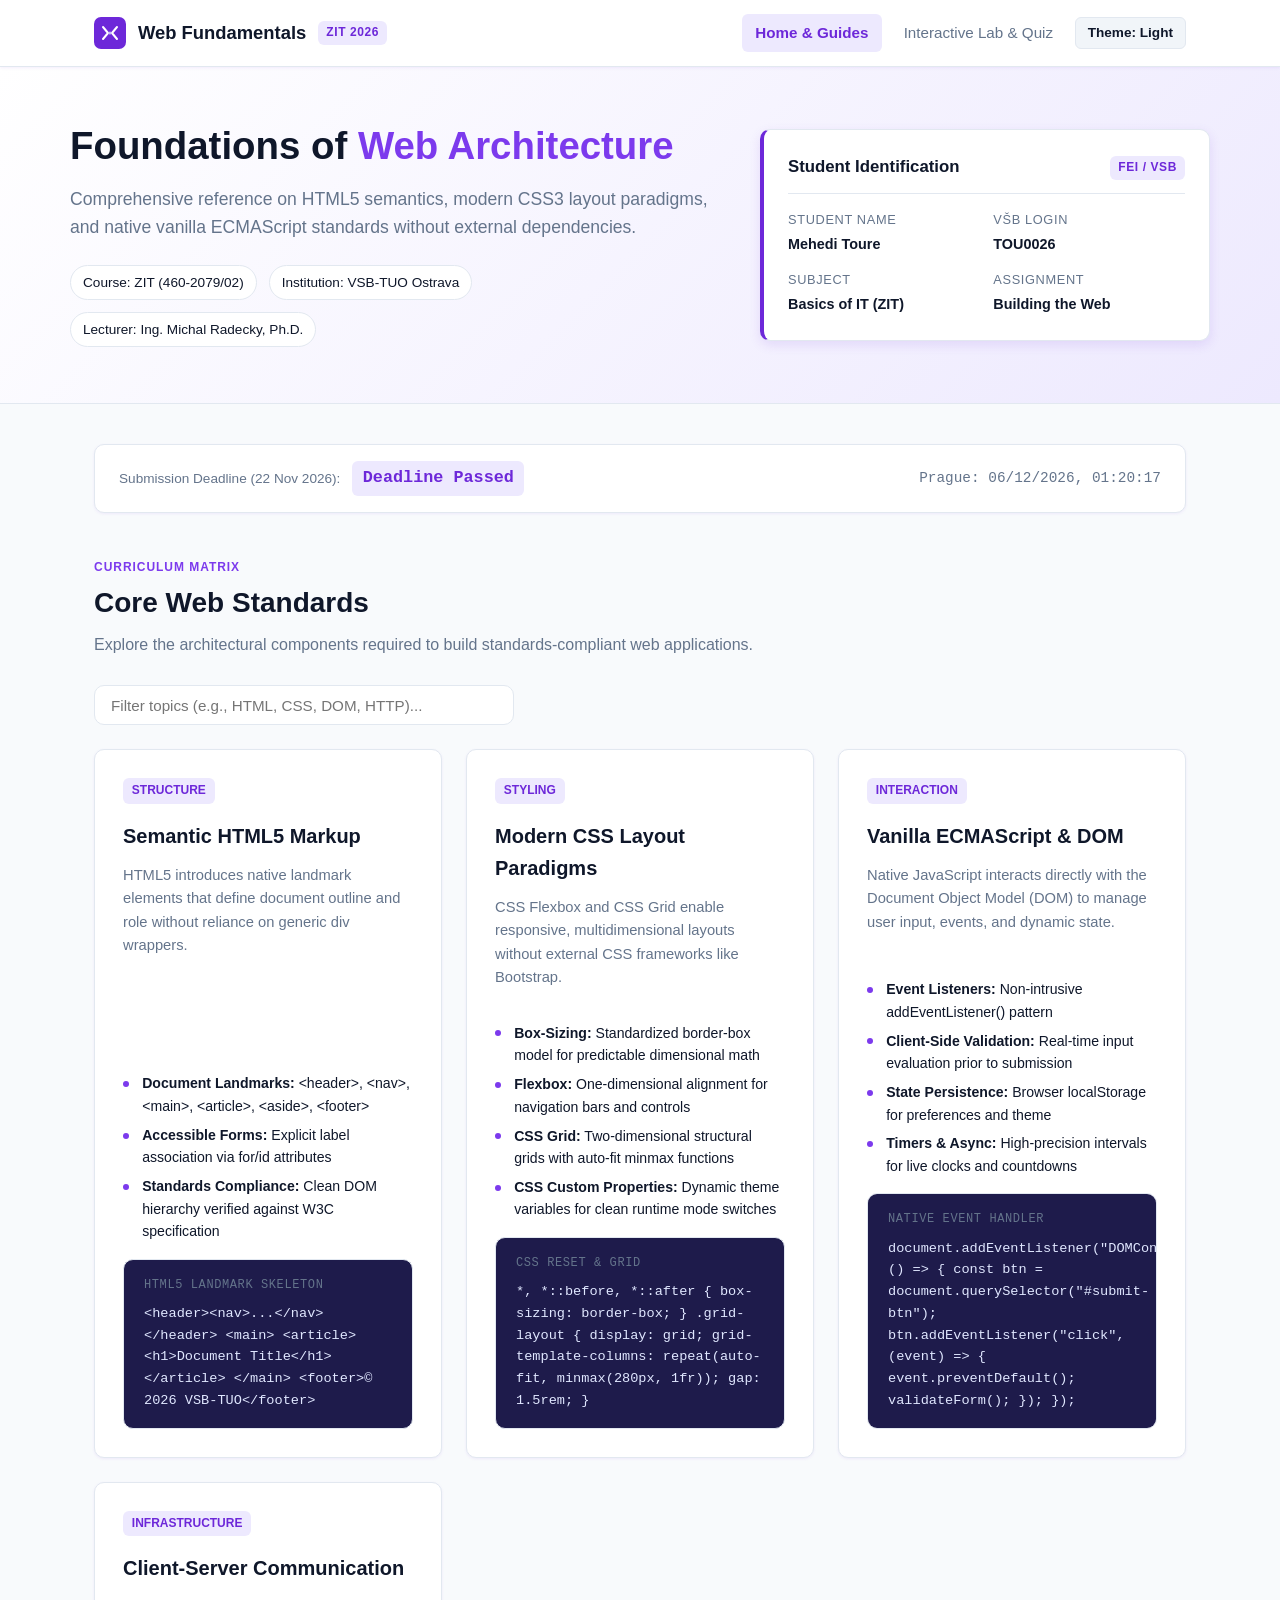
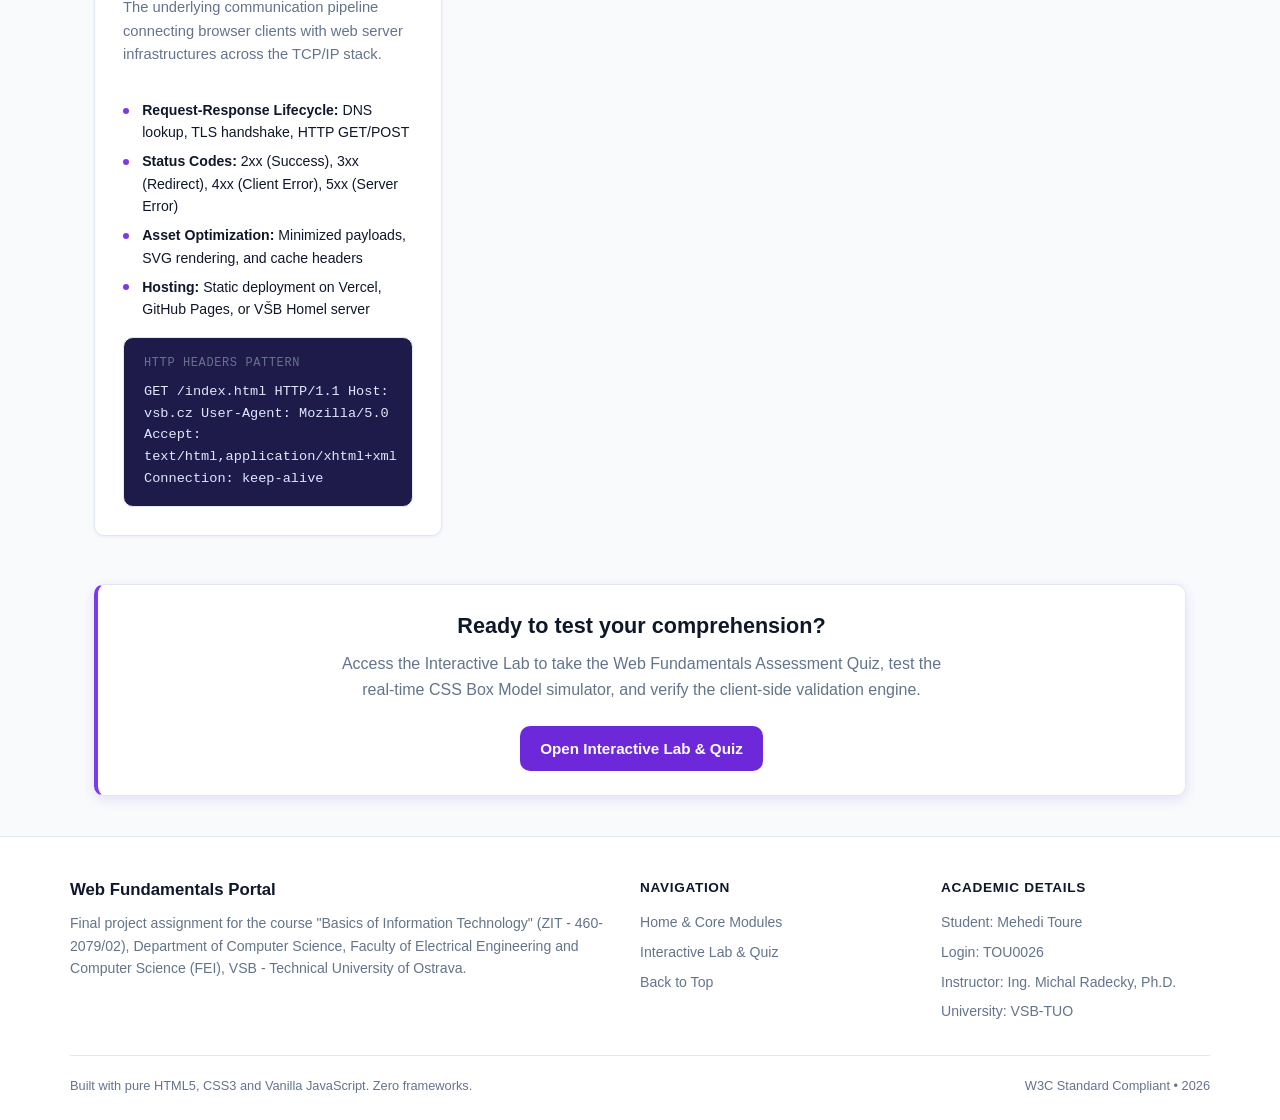
==== index.html @ f46ccddd "feat: complete ZIT web project with semantic HTML, modern CSS and vanilla JS" ====
<!DOCTYPE html>
<html lang="en">
<head>
  <meta charset="UTF-8">
  <meta name="viewport" content="width=device-width, initial-scale=1.0">
  <meta name="description" content="Academic Portal for Basics of Information Technology (ZIT - 460-2079/02) at VSB-TUO Ostrava. Student: Mehedi Toure (TOU0026).">
  <meta name="author" content="Mehedi Toure (TOU0026)">
  <title>Web Fundamentals | ZIT - VSB-TUO</title>
  <link rel="icon" type="image/svg+xml" href="assets/favicon.svg">
  <link rel="stylesheet" href="css/style.css">
</head>
<body>

  <!-- Site Header & Navigation -->
  <header class="site-header">
    <div class="nav-container">
      <a href="index.html" class="brand" aria-label="Web Fundamentals Home">
        <svg class="brand-icon" viewBox="0 0 64 64" width="32" height="32" aria-hidden="true">
          <rect width="64" height="64" rx="14" fill="#6d28d9"/>
          <path d="M18 20L28 32L18 44" stroke="#ffffff" stroke-width="4" stroke-linecap="round" stroke-linejoin="round" fill="none"/>
          <path d="M46 20L36 32L46 44" stroke="#ffffff" stroke-width="4" stroke-linecap="round" stroke-linejoin="round" fill="none"/>
          <circle cx="32" cy="32" r="3" fill="#c4b5fd"/>
        </svg>
        <span>Web Fundamentals</span>
        <span class="brand-badge">ZIT 2026</span>
      </a>

      <button id="nav-toggle" class="nav-toggle" aria-label="Toggle Navigation Menu" aria-expanded="false">
        <svg viewBox="0 0 24 24" width="24" height="24" stroke="currentColor" stroke-width="2" fill="none" stroke-linecap="round" stroke-linejoin="round">
          <line x1="3" y1="12" x2="21" y2="12"></line>
          <line x1="3" y1="6" x2="21" y2="6"></line>
          <line x1="3" y1="18" x2="21" y2="18"></line>
        </svg>
      </button>

      <nav id="site-nav" class="site-nav" aria-label="Primary Navigation">
        <a href="index.html" class="nav-link active">Home & Guides</a>
        <a href="interactive.html" class="nav-link">Interactive Lab & Quiz</a>
        <div class="nav-actions">
          <button id="theme-toggle" class="btn-theme" type="button" aria-label="Toggle Color Theme">
            Theme: Light
          </button>
        </div>
      </nav>
    </div>
  </header>

  <!-- Hero Section -->
  <section class="hero" aria-labelledby="hero-title">
    <div class="hero-inner">
      <div>
        <h1 id="hero-title" class="hero-title">
          Foundations of <span class="hero-highlight">Web Architecture</span>
        </h1>
        <p class="hero-description">
          Comprehensive reference on HTML5 semantics, modern CSS3 layout paradigms, and native vanilla ECMAScript standards without external dependencies.
        </p>
        <div class="hero-meta">
          <span class="meta-chip">Course: ZIT (460-2079/02)</span>
          <span class="meta-chip">Institution: VSB-TUO Ostrava</span>
          <span class="meta-chip">Lecturer: Ing. Michal Radecky, Ph.D.</span>
        </div>
      </div>

      <!-- Student Credentials Card -->
      <aside class="info-card" aria-label="Student Identification">
        <div class="info-card-header">
          <h2 class="info-card-title">Student Identification</h2>
          <span class="brand-badge">FEI / VSB</span>
        </div>
        <dl class="info-grid">
          <div class="info-item">
            <dt>Student Name</dt>
            <dd>Mehedi Toure</dd>
          </div>
          <div class="info-item">
            <dt>VŠB Login</dt>
            <dd>TOU0026</dd>
          </div>
          <div class="info-item">
            <dt>Subject</dt>
            <dd>Basics of IT (ZIT)</dd>
          </div>
          <div class="info-item">
            <dt>Assignment</dt>
            <dd>Building the Web</dd>
          </div>
        </dl>
      </aside>
    </div>
  </section>

  <!-- Main Body Content -->
  <main class="container">

    <!-- Real-time Status Bar (Countdown & Clock) -->
    <section class="realtime-bar" aria-label="Academic Timelines">
      <div class="countdown-block">
        <span class="countdown-label">Submission Deadline (22 Nov 2026):</span>
        <span id="deadline-countdown" class="countdown-digits">Calculating...</span>
      </div>
      <div class="clock-block">
        <span id="prague-clock">Time: Synchronizing...</span>
      </div>
    </section>

    <!-- Search / Filter -->
    <div class="section-header">
      <span class="section-tag">Curriculum Matrix</span>
      <h2 class="section-title">Core Web Standards</h2>
      <p class="section-lead">Explore the architectural components required to build standards-compliant web applications.</p>
    </div>

    <div class="search-box">
      <input type="text" id="search-input" class="search-input" placeholder="Filter topics (e.g., HTML, CSS, DOM, HTTP)..." aria-label="Filter curriculum topics">
    </div>

    <!-- Cards Grid -->
    <div class="cards-grid">

      <!-- Card 1: Semantic HTML5 -->
      <article class="card" data-topic="html semantic structure accessibility w3c">
        <span class="card-badge">Structure</span>
        <h3 class="card-title">Semantic HTML5 Markup</h3>
        <p class="card-body">
          HTML5 introduces native landmark elements that define document outline and role without reliance on generic div wrappers.
        </p>
        <ul class="card-list">
          <li><strong>Document Landmarks:</strong> &lt;header&gt;, &lt;nav&gt;, &lt;main&gt;, &lt;article&gt;, &lt;aside&gt;, &lt;footer&gt;</li>
          <li><strong>Accessible Forms:</strong> Explicit label association via for/id attributes</li>
          <li><strong>Standards Compliance:</strong> Clean DOM hierarchy verified against W3C specification</li>
        </ul>
        <div class="code-block">
          <div class="code-header">HTML5 Landmark Skeleton</div>
          <code>&lt;header&gt;&lt;nav&gt;...&lt;/nav&gt;&lt;/header&gt;
&lt;main&gt;
  &lt;article&gt;
    &lt;h1&gt;Document Title&lt;/h1&gt;
  &lt;/article&gt;
&lt;/main&gt;
&lt;footer&gt;&copy; 2026 VSB-TUO&lt;/footer&gt;</code>
        </div>
      </article>

      <!-- Card 2: CSS3 Box Model & Layout -->
      <article class="card" data-topic="css box-model flexbox grid responsive viewport">
        <span class="card-badge">Styling</span>
        <h3 class="card-title">Modern CSS Layout Paradigms</h3>
        <p class="card-body">
          CSS Flexbox and CSS Grid enable responsive, multidimensional layouts without external CSS frameworks like Bootstrap.
        </p>
        <ul class="card-list">
          <li><strong>Box-Sizing:</strong> Standardized border-box model for predictable dimensional math</li>
          <li><strong>Flexbox:</strong> One-dimensional alignment for navigation bars and controls</li>
          <li><strong>CSS Grid:</strong> Two-dimensional structural grids with auto-fit minmax functions</li>
          <li><strong>CSS Custom Properties:</strong> Dynamic theme variables for clean runtime mode switches</li>
        </ul>
        <div class="code-block">
          <div class="code-header">CSS Reset & Grid</div>
          <code>*, *::before, *::after {
  box-sizing: border-box;
}
.grid-layout {
  display: grid;
  grid-template-columns: repeat(auto-fit, minmax(280px, 1fr));
  gap: 1.5rem;
}</code>
        </div>
      </article>

      <!-- Card 3: Vanilla JavaScript -->
      <article class="card" data-topic="javascript es6 dom events fetch api">
        <span class="card-badge">Interaction</span>
        <h3 class="card-title">Vanilla ECMAScript & DOM</h3>
        <p class="card-body">
          Native JavaScript interacts directly with the Document Object Model (DOM) to manage user input, events, and dynamic state.
        </p>
        <ul class="card-list">
          <li><strong>Event Listeners:</strong> Non-intrusive addEventListener() pattern</li>
          <li><strong>Client-Side Validation:</strong> Real-time input evaluation prior to submission</li>
          <li><strong>State Persistence:</strong> Browser localStorage for preferences and theme</li>
          <li><strong>Timers & Async:</strong> High-precision intervals for live clocks and countdowns</li>
        </ul>
        <div class="code-block">
          <div class="code-header">Native Event Handler</div>
          <code>document.addEventListener("DOMContentLoaded", () => {
  const btn = document.querySelector("#submit-btn");
  btn.addEventListener("click", (event) => {
    event.preventDefault();
    validateForm();
  });
});</code>
        </div>
      </article>

      <!-- Card 4: Network & Protocols -->
      <article class="card" data-topic="http https protocol dns client-server architecture">
        <span class="card-badge">Infrastructure</span>
        <h3 class="card-title">Client-Server Communication</h3>
        <p class="card-body">
          The underlying communication pipeline connecting browser clients with web server infrastructures across the TCP/IP stack.
        </p>
        <ul class="card-list">
          <li><strong>Request-Response Lifecycle:</strong> DNS lookup, TLS handshake, HTTP GET/POST</li>
          <li><strong>Status Codes:</strong> 2xx (Success), 3xx (Redirect), 4xx (Client Error), 5xx (Server Error)</li>
          <li><strong>Asset Optimization:</strong> Minimized payloads, SVG rendering, and cache headers</li>
          <li><strong>Hosting:</strong> Static deployment on Vercel, GitHub Pages, or VŠB Homel server</li>
        </ul>
        <div class="code-block">
          <div class="code-header">HTTP Headers Pattern</div>
          <code>GET /index.html HTTP/1.1
Host: vsb.cz
User-Agent: Mozilla/5.0
Accept: text/html,application/xhtml+xml
Connection: keep-alive</code>
        </div>
      </article>

    </div>

    <!-- Call to Action Banner -->
    <section class="info-card" style="margin-top: 2rem; text-align: center; border-left-color: var(--color-primary-accent);">
      <h3 style="font-size: 1.35rem; font-weight: 700; margin-bottom: 0.5rem; color: var(--color-text);">
        Ready to test your comprehension?
      </h3>
      <p style="color: var(--color-text-muted); max-width: 600px; margin: 0 auto 1.5rem auto;">
        Access the Interactive Lab to take the Web Fundamentals Assessment Quiz, test the real-time CSS Box Model simulator, and verify the client-side validation engine.
      </p>
      <a href="interactive.html" class="btn btn-primary">Open Interactive Lab & Quiz</a>
    </section>

  </main>

  <!-- Site Footer -->
  <footer class="site-footer">
    <div class="footer-inner">
      <div>
        <div class="footer-brand">Web Fundamentals Portal</div>
        <p>
          Final project assignment for the course "Basics of Information Technology" (ZIT - 460-2079/02), Department of Computer Science, Faculty of Electrical Engineering and Computer Science (FEI), VSB - Technical University of Ostrava.
        </p>
      </div>

      <div>
        <div class="footer-column-title">Navigation</div>
        <ul class="footer-links">
          <li><a href="index.html">Home & Core Modules</a></li>
          <li><a href="interactive.html">Interactive Lab & Quiz</a></li>
          <li><a href="#hero-title">Back to Top</a></li>
        </ul>
      </div>

      <div>
        <div class="footer-column-title">Academic Details</div>
        <ul class="footer-links">
          <li>Student: Mehedi Toure</li>
          <li>Login: TOU0026</li>
          <li>Instructor: Ing. Michal Radecky, Ph.D.</li>
          <li>University: VSB-TUO</li>
        </ul>
      </div>
    </div>

    <div class="footer-bottom">
      <span>Built with pure HTML5, CSS3 and Vanilla JavaScript. Zero frameworks.</span>
      <span>W3C Standard Compliant &bull; 2026</span>
    </div>
  </footer>

  <script src="js/main.js"></script>
</body>
</html>
---- css/style.css ----
/* ==========================================================================
   Web Fundamentals - ZIT (460-2079/02) - VSB-TUO
   Student: Mehedi Toure (TOU0026)
   Theme: Violet / Modern Vanilla CSS
   ========================================================================== */

:root {
  /* Purple Palette */
  --color-primary: #6d28d9;
  --color-primary-hover: #5b21b6;
  --color-primary-light: #ede9fe;
  --color-primary-accent: #7c3aed;
  --color-primary-dark: #4c1d95;

  /* Neutral Light Scheme */
  --color-bg: #f8fafc;
  --color-surface: #ffffff;
  --color-surface-raised: #f1f5f9;
  --color-border: #e2e8f0;
  --color-border-focus: #7c3aed;
  --color-text: #0f172a;
  --color-text-muted: #64748b;
  --color-code-bg: #1e1b4b;
  --color-code-text: #e0e7ff;

  /* Functional Colors */
  --color-success: #059669;
  --color-success-bg: #ecfdf5;
  --color-error: #dc2626;
  --color-error-bg: #fef2f2;
  --color-info-bg: #eff6ff;

  /* Layout and Geometry */
  --max-width: 1140px;
  --radius-sm: 6px;
  --radius-md: 10px;
  --radius-lg: 16px;
  --shadow-sm: 0 1px 3px rgba(109, 40, 217, 0.08);
  --shadow-md: 0 4px 12px rgba(109, 40, 217, 0.12);
  --shadow-lg: 0 10px 25px rgba(109, 40, 217, 0.18);
  --transition: all 0.2s ease-in-out;
}

[data-theme="dark"] {
  --color-bg: #0b0914;
  --color-surface: #131024;
  --color-surface-raised: #1c1836;
  --color-border: #2d2652;
  --color-border-focus: #a78bfa;
  --color-text: #f8fafc;
  --color-text-muted: #94a3b8;
  --color-primary-light: #241c48;
  --color-code-bg: #0a0718;
  --color-code-text: #c4b5fd;
  --shadow-sm: 0 1px 3px rgba(0, 0, 0, 0.4);
  --shadow-md: 0 4px 12px rgba(0, 0, 0, 0.5);
  --shadow-lg: 0 10px 25px rgba(0, 0, 0, 0.6);
}

/* Base Styles */
*, *::before, *::after {
  box-sizing: border-box;
  margin: 0;
  padding: 0;
}

html {
  font-family: -apple-system, BlinkMacSystemFont, "Segoe UI", Roboto, "Helvetica Neue", Arial, sans-serif;
  font-size: 16px;
  line-height: 1.6;
  color: var(--color-text);
  background-color: var(--color-bg);
  scroll-behavior: smooth;
  transition: background-color 0.3s ease, color 0.3s ease;
}

body {
  min-height: 100vh;
  display: flex;
  flex-direction: column;
}

a {
  color: var(--color-primary-accent);
  text-decoration: none;
  transition: var(--transition);
}

a:hover {
  text-decoration: underline;
}

img, svg {
  display: block;
  max-width: 100%;
}

/* Header & Navigation */
.site-header {
  position: sticky;
  top: 0;
  z-index: 100;
  background-color: var(--color-surface);
  border-bottom: 1px solid var(--color-border);
  box-shadow: var(--shadow-sm);
  transition: background-color 0.3s ease, border-color 0.3s ease;
}

.nav-container {
  max-width: var(--max-width);
  margin: 0 auto;
  padding: 0.85rem 1.5rem;
  display: flex;
  align-items: center;
  justify-content: space-between;
  gap: 1rem;
}

.brand {
  display: flex;
  align-items: center;
  gap: 0.75rem;
  font-weight: 700;
  font-size: 1.15rem;
  color: var(--color-text);
  text-decoration: none;
}

.brand:hover {
  text-decoration: none;
}

.brand-icon {
  width: 32px;
  height: 32px;
}

.brand-badge {
  font-size: 0.75rem;
  font-weight: 600;
  background-color: var(--color-primary-light);
  color: var(--color-primary);
  padding: 0.15rem 0.5rem;
  border-radius: var(--radius-sm);
  text-transform: uppercase;
  letter-spacing: 0.05em;
}

.site-nav {
  display: flex;
  align-items: center;
  gap: 0.5rem;
}

.nav-link {
  padding: 0.45rem 0.85rem;
  border-radius: var(--radius-sm);
  color: var(--color-text-muted);
  font-weight: 500;
  font-size: 0.95rem;
  transition: var(--transition);
}

.nav-link:hover {
  color: var(--color-primary);
  background-color: var(--color-primary-light);
  text-decoration: none;
}

.nav-link.active {
  color: var(--color-primary);
  background-color: var(--color-primary-light);
  font-weight: 600;
}

.nav-actions {
  display: flex;
  align-items: center;
  gap: 0.75rem;
}

.btn-theme {
  background: var(--color-surface-raised);
  border: 1px solid var(--color-border);
  color: var(--color-text);
  padding: 0.45rem 0.75rem;
  border-radius: var(--radius-sm);
  cursor: pointer;
  font-size: 0.85rem;
  font-weight: 600;
  display: inline-flex;
  align-items: center;
  gap: 0.4rem;
  transition: var(--transition);
}

.btn-theme:hover {
  border-color: var(--color-primary);
  background: var(--color-primary-light);
  color: var(--color-primary);
}

/* Mobile Nav Toggle */
.nav-toggle {
  display: none;
  background: transparent;
  border: none;
  cursor: pointer;
  padding: 0.5rem;
  color: var(--color-text);
}

/* Main Layout */
main {
  flex: 1;
}

.container {
  max-width: var(--max-width);
  margin: 0 auto;
  padding: 2.5rem 1.5rem;
}

/* Hero Section */
.hero {
  background: linear-gradient(135deg, var(--color-surface) 0%, var(--color-primary-light) 100%);
  border-bottom: 1px solid var(--color-border);
  padding: 3.5rem 1.5rem;
}

.hero-inner {
  max-width: var(--max-width);
  margin: 0 auto;
  display: grid;
  grid-template-columns: 1.3fr 0.9fr;
  gap: 2.5rem;
  align-items: center;
}

.hero-title {
  font-size: 2.4rem;
  font-weight: 800;
  line-height: 1.2;
  margin-bottom: 1rem;
  color: var(--color-text);
}

.hero-highlight {
  color: var(--color-primary-accent);
}

.hero-description {
  font-size: 1.1rem;
  color: var(--color-text-muted);
  margin-bottom: 1.5rem;
}

.hero-meta {
  display: flex;
  flex-wrap: wrap;
  gap: 0.75rem;
}

.meta-chip {
  display: inline-flex;
  align-items: center;
  gap: 0.4rem;
  font-size: 0.85rem;
  font-weight: 500;
  padding: 0.35rem 0.75rem;
  border-radius: 9999px;
  background-color: var(--color-surface);
  border: 1px solid var(--color-border);
  color: var(--color-text);
}

/* Student & Course ID Card */
.info-card {
  background: var(--color-surface);
  border: 1px solid var(--color-border);
  border-left: 4px solid var(--color-primary);
  border-radius: var(--radius-md);
  padding: 1.5rem;
  box-shadow: var(--shadow-md);
}

.info-card-header {
  display: flex;
  justify-content: space-between;
  align-items: center;
  margin-bottom: 1rem;
  padding-bottom: 0.75rem;
  border-bottom: 1px solid var(--color-border);
}

.info-card-title {
  font-size: 1.05rem;
  font-weight: 700;
  color: var(--color-text);
}

.info-grid {
  display: grid;
  grid-template-columns: 1fr 1fr;
  gap: 0.85rem;
  font-size: 0.9rem;
}

.info-item dt {
  color: var(--color-text-muted);
  font-size: 0.8rem;
  text-transform: uppercase;
  letter-spacing: 0.05em;
  margin-bottom: 0.15rem;
}

.info-item dd {
  font-weight: 600;
  color: var(--color-text);
}

/* Real-time Widget Banner */
.realtime-bar {
  background-color: var(--color-surface);
  border: 1px solid var(--color-border);
  border-radius: var(--radius-md);
  padding: 1rem 1.5rem;
  margin-bottom: 2.5rem;
  display: flex;
  flex-wrap: wrap;
  align-items: center;
  justify-content: space-between;
  gap: 1rem;
  box-shadow: var(--shadow-sm);
}

.countdown-block {
  display: flex;
  align-items: center;
  gap: 0.75rem;
}

.countdown-label {
  font-size: 0.85rem;
  color: var(--color-text-muted);
  font-weight: 500;
}

.countdown-digits {
  font-family: ui-monospace, SFMono-Regular, Menlo, Monaco, Consolas, monospace;
  font-size: 1.05rem;
  font-weight: 700;
  color: var(--color-primary);
  background-color: var(--color-primary-light);
  padding: 0.25rem 0.65rem;
  border-radius: var(--radius-sm);
}

.clock-block {
  font-family: ui-monospace, SFMono-Regular, Menlo, Monaco, Consolas, monospace;
  font-size: 0.9rem;
  color: var(--color-text-muted);
}

/* Sections & Typography */
.section-header {
  margin-bottom: 1.75rem;
}

.section-tag {
  display: inline-block;
  font-size: 0.75rem;
  font-weight: 700;
  text-transform: uppercase;
  letter-spacing: 0.08em;
  color: var(--color-primary-accent);
  margin-bottom: 0.25rem;
}

.section-title {
  font-size: 1.75rem;
  font-weight: 700;
  color: var(--color-text);
}

.section-lead {
  font-size: 1rem;
  color: var(--color-text-muted);
  margin-top: 0.35rem;
}

/* Interactive Search / Filter */
.search-box {
  margin-bottom: 1.5rem;
}

.search-input {
  width: 100%;
  max-width: 420px;
  padding: 0.65rem 1rem;
  border: 1px solid var(--color-border);
  border-radius: var(--radius-md);
  background-color: var(--color-surface);
  color: var(--color-text);
  font-size: 0.95rem;
  outline: none;
  transition: var(--transition);
}

.search-input:focus {
  border-color: var(--color-border-focus);
  box-shadow: 0 0 0 3px rgba(124, 58, 237, 0.15);
}

/* Fundamentals Grid */
.cards-grid {
  display: grid;
  grid-template-columns: repeat(auto-fit, minmax(320px, 1fr));
  gap: 1.5rem;
  margin-bottom: 3rem;
}

.card {
  background: var(--color-surface);
  border: 1px solid var(--color-border);
  border-radius: var(--radius-md);
  padding: 1.75rem;
  box-shadow: var(--shadow-sm);
  display: flex;
  flex-direction: column;
  transition: transform 0.2s ease, box-shadow 0.2s ease;
}

.card:hover {
  transform: translateY(-3px);
  box-shadow: var(--shadow-md);
  border-color: var(--color-primary-accent);
}

.card-badge {
  align-self: flex-start;
  font-size: 0.75rem;
  font-weight: 700;
  padding: 0.2rem 0.55rem;
  border-radius: var(--radius-sm);
  background-color: var(--color-primary-light);
  color: var(--color-primary);
  margin-bottom: 1rem;
  text-transform: uppercase;
}

.card-title {
  font-size: 1.25rem;
  font-weight: 700;
  color: var(--color-text);
  margin-bottom: 0.75rem;
}

.card-body {
  color: var(--color-text-muted);
  font-size: 0.92rem;
  line-height: 1.6;
  margin-bottom: 1.25rem;
  flex: 1;
}

.card-list {
  list-style: none;
  margin-top: 0.75rem;
  display: flex;
  flex-direction: column;
  gap: 0.4rem;
}

.card-list li {
  padding-left: 1.2rem;
  position: relative;
  font-size: 0.88rem;
  color: var(--color-text);
}

.card-list li::before {
  content: "";
  position: absolute;
  left: 0;
  top: 0.55rem;
  width: 6px;
  height: 6px;
  border-radius: 50%;
  background-color: var(--color-primary-accent);
}

/* Code Snippets */
.code-block {
  background-color: var(--color-code-bg);
  color: var(--color-code-text);
  border-radius: var(--radius-md);
  padding: 1rem 1.25rem;
  font-family: ui-monospace, SFMono-Regular, Menlo, Monaco, Consolas, monospace;
  font-size: 0.85rem;
  overflow-x: auto;
  border: 1px solid var(--color-border);
  margin-top: 1rem;
}

.code-header {
  font-size: 0.75rem;
  text-transform: uppercase;
  color: var(--color-text-muted);
  margin-bottom: 0.5rem;
  letter-spacing: 0.05em;
}

/* Quiz Component */
.quiz-wrapper {
  background: var(--color-surface);
  border: 1px solid var(--color-border);
  border-radius: var(--radius-lg);
  padding: 2rem;
  box-shadow: var(--shadow-md);
  margin-bottom: 3rem;
}

.quiz-progress-bar {
  width: 100%;
  height: 6px;
  background-color: var(--color-surface-raised);
  border-radius: 9999px;
  overflow: hidden;
  margin-bottom: 1.5rem;
}

.quiz-progress-fill {
  height: 100%;
  width: 20%;
  background-color: var(--color-primary);
  transition: width 0.3s ease;
}

.quiz-header {
  display: flex;
  justify-content: space-between;
  align-items: center;
  margin-bottom: 1.5rem;
}

.quiz-step {
  font-size: 0.85rem;
  font-weight: 600;
  color: var(--color-primary);
  text-transform: uppercase;
}

.quiz-score-badge {
  font-size: 0.85rem;
  font-weight: 600;
  color: var(--color-text-muted);
}

.quiz-question {
  font-size: 1.25rem;
  font-weight: 700;
  color: var(--color-text);
  margin-bottom: 1.25rem;
}

.quiz-options {
  display: flex;
  flex-direction: column;
  gap: 0.75rem;
  margin-bottom: 1.5rem;
}

.quiz-option {
  padding: 0.85rem 1.15rem;
  border: 1px solid var(--color-border);
  border-radius: var(--radius-md);
  background-color: var(--color-surface);
  color: var(--color-text);
  font-size: 0.95rem;
  text-align: left;
  cursor: pointer;
  transition: var(--transition);
  display: flex;
  align-items: center;
  justify-content: space-between;
}

.quiz-option:hover:not(:disabled) {
  border-color: var(--color-primary-accent);
  background-color: var(--color-primary-light);
}

.quiz-option.correct {
  border-color: var(--color-success);
  background-color: var(--color-success-bg);
  color: var(--color-success);
  font-weight: 600;
}

.quiz-option.incorrect {
  border-color: var(--color-error);
  background-color: var(--color-error-bg);
  color: var(--color-error);
  font-weight: 600;
}

.quiz-feedback {
  padding: 1rem 1.25rem;
  border-radius: var(--radius-md);
  margin-bottom: 1.5rem;
  font-size: 0.92rem;
  line-height: 1.5;
  display: none;
}

.quiz-feedback.show {
  display: block;
}

.quiz-feedback.success {
  background-color: var(--color-success-bg);
  border: 1px solid var(--color-success);
  color: var(--color-success);
}

.quiz-feedback.danger {
  background-color: var(--color-error-bg);
  border: 1px solid var(--color-error);
  color: var(--color-error);
}

.quiz-controls {
  display: flex;
  justify-content: space-between;
  align-items: center;
}

.btn {
  display: inline-flex;
  align-items: center;
  justify-content: center;
  gap: 0.5rem;
  padding: 0.65rem 1.25rem;
  border-radius: var(--radius-md);
  font-size: 0.95rem;
  font-weight: 600;
  cursor: pointer;
  border: none;
  transition: var(--transition);
}

.btn-primary {
  background-color: var(--color-primary);
  color: #ffffff;
}

.btn-primary:hover:not(:disabled) {
  background-color: var(--color-primary-hover);
}

.btn-primary:disabled {
  opacity: 0.5;
  cursor: not-allowed;
}

.btn-secondary {
  background-color: var(--color-surface-raised);
  border: 1px solid var(--color-border);
  color: var(--color-text);
}

.btn-secondary:hover {
  border-color: var(--color-primary);
  color: var(--color-primary);
}

/* Interactive Box Model Tool */
.tool-grid {
  display: grid;
  grid-template-columns: 1fr 1fr;
  gap: 2rem;
  margin-bottom: 3rem;
}

.tool-controls {
  background: var(--color-surface);
  border: 1px solid var(--color-border);
  border-radius: var(--radius-md);
  padding: 1.5rem;
}

.control-group {
  margin-bottom: 1.25rem;
}

.control-label {
  display: flex;
  justify-content: space-between;
  font-size: 0.88rem;
  font-weight: 600;
  margin-bottom: 0.4rem;
  color: var(--color-text);
}

.control-slider {
  width: 100%;
  accent-color: var(--color-primary);
  cursor: pointer;
}

.tool-preview {
  background: var(--color-surface);
  border: 1px solid var(--color-border);
  border-radius: var(--radius-md);
  padding: 1.5rem;
  display: flex;
  align-items: center;
  justify-content: center;
  overflow: hidden;
}

.box-model-container {
  display: flex;
  flex-direction: column;
  align-items: center;
  justify-content: center;
  background-color: #f59e0b22;
  border: 1px dashed #f59e0b;
  border-radius: var(--radius-sm);
  padding: 1rem;
  transition: all 0.15s ease;
}

.box-model-border {
  background-color: #8b5cf633;
  border-style: solid;
  border-color: var(--color-primary);
  transition: all 0.15s ease;
}

.box-model-padding {
  background-color: #10b98122;
  transition: all 0.15s ease;
}

.box-model-content {
  background-color: var(--color-primary);
  color: #ffffff;
  padding: 0.75rem 1.25rem;
  border-radius: 4px;
  font-size: 0.85rem;
  font-weight: 700;
  text-align: center;
}

/* Contact / Validation Form */
.form-card {
  background: var(--color-surface);
  border: 1px solid var(--color-border);
  border-radius: var(--radius-lg);
  padding: 2rem;
  max-width: 650px;
  margin: 0 auto 3rem auto;
  box-shadow: var(--shadow-md);
}

.form-group {
  margin-bottom: 1.25rem;
}

.form-label {
  display: block;
  font-size: 0.88rem;
  font-weight: 600;
  color: var(--color-text);
  margin-bottom: 0.4rem;
}

.form-input, .form-textarea, .form-select {
  width: 100%;
  padding: 0.65rem 0.9rem;
  border: 1px solid var(--color-border);
  border-radius: var(--radius-md);
  background-color: var(--color-surface);
  color: var(--color-text);
  font-size: 0.95rem;
  outline: none;
  transition: var(--transition);
}

.form-input:focus, .form-textarea:focus, .form-select:focus {
  border-color: var(--color-border-focus);
  box-shadow: 0 0 0 3px rgba(124, 58, 237, 0.15);
}

.form-error {
  color: var(--color-error);
  font-size: 0.8rem;
  margin-top: 0.3rem;
  display: none;
}

.form-group.has-error .form-input,
.form-group.has-error .form-textarea {
  border-color: var(--color-error);
}

.form-group.has-error .form-error {
  display: block;
}

.form-alert {
  padding: 0.85rem 1.15rem;
  border-radius: var(--radius-md);
  font-size: 0.9rem;
  margin-bottom: 1.25rem;
  display: none;
}

.form-alert.success {
  display: block;
  background-color: var(--color-success-bg);
  border: 1px solid var(--color-success);
  color: var(--color-success);
}

/* Footer */
.site-footer {
  margin-top: auto;
  background-color: var(--color-surface);
  border-top: 1px solid var(--color-border);
  padding: 2.5rem 1.5rem 1.5rem 1.5rem;
  font-size: 0.88rem;
  color: var(--color-text-muted);
}

.footer-inner {
  max-width: var(--max-width);
  margin: 0 auto;
  display: grid;
  grid-template-columns: 2fr 1fr 1fr;
  gap: 2rem;
  margin-bottom: 2rem;
}

.footer-brand {
  font-weight: 700;
  font-size: 1.05rem;
  color: var(--color-text);
  margin-bottom: 0.5rem;
}

.footer-column-title {
  font-size: 0.85rem;
  font-weight: 700;
  text-transform: uppercase;
  color: var(--color-text);
  margin-bottom: 0.75rem;
  letter-spacing: 0.05em;
}

.footer-links {
  list-style: none;
  display: flex;
  flex-direction: column;
  gap: 0.45rem;
}

.footer-links a {
  color: var(--color-text-muted);
}

.footer-links a:hover {
  color: var(--color-primary);
}

.footer-bottom {
  max-width: var(--max-width);
  margin: 0 auto;
  padding-top: 1.25rem;
  border-top: 1px solid var(--color-border);
  display: flex;
  justify-content: space-between;
  align-items: center;
  flex-wrap: wrap;
  gap: 0.75rem;
  font-size: 0.8rem;
}

/* Responsive Breakpoints */
@media (max-width: 860px) {
  .hero-inner {
    grid-template-columns: 1fr;
    gap: 2rem;
  }

  .tool-grid {
    grid-template-columns: 1fr;
  }

  .footer-inner {
    grid-template-columns: 1fr;
    gap: 1.5rem;
  }
}

@media (max-width: 680px) {
  .nav-toggle {
    display: block;
  }

  .site-nav {
    position: absolute;
    top: 100%;
    left: 0;
    right: 0;
    background-color: var(--color-surface);
    border-bottom: 1px solid var(--color-border);
    flex-direction: column;
    align-items: stretch;
    padding: 1rem 1.5rem;
    box-shadow: var(--shadow-md);
    display: none;
  }

  .site-nav.open {
    display: flex;
  }

  .hero-title {
    font-size: 1.85rem;
  }

  .realtime-bar {
    flex-direction: column;
    align-items: flex-start;
  }

  .info-grid {
    grid-template-columns: 1fr;
  }
}
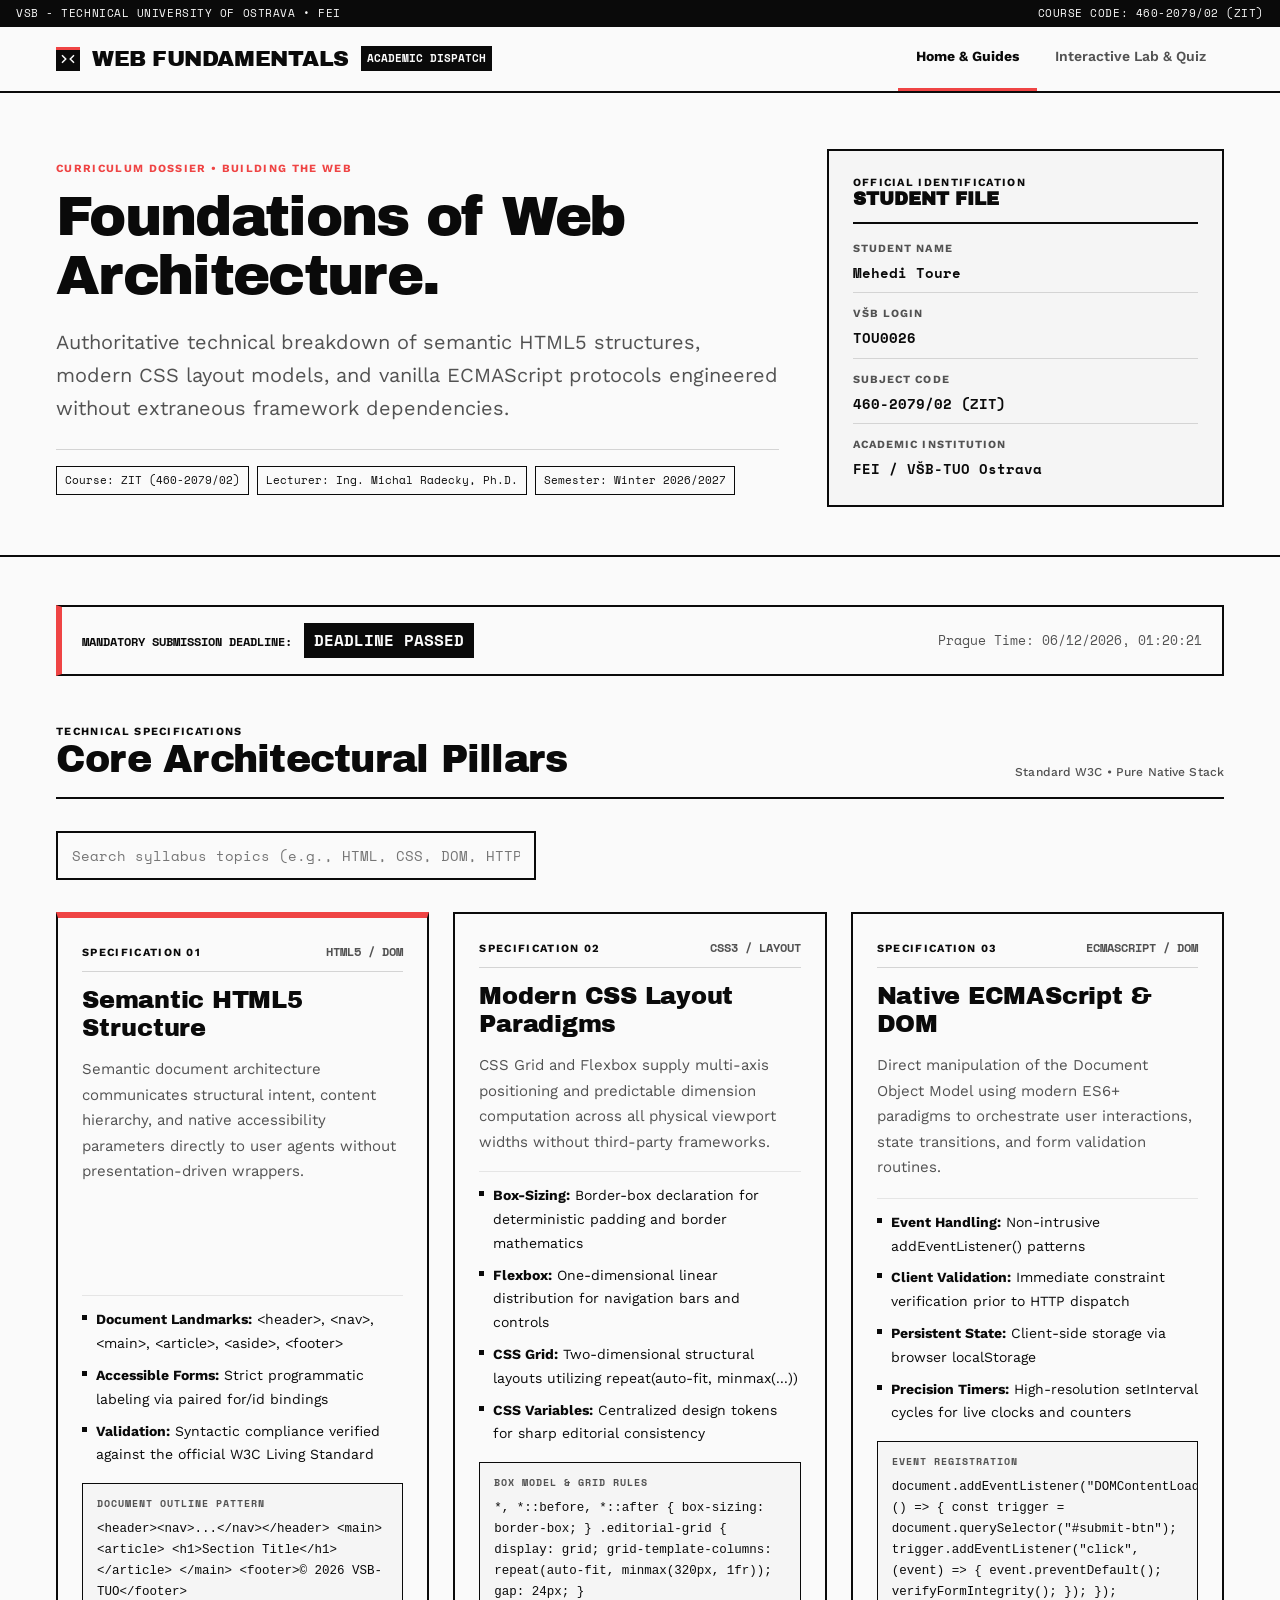
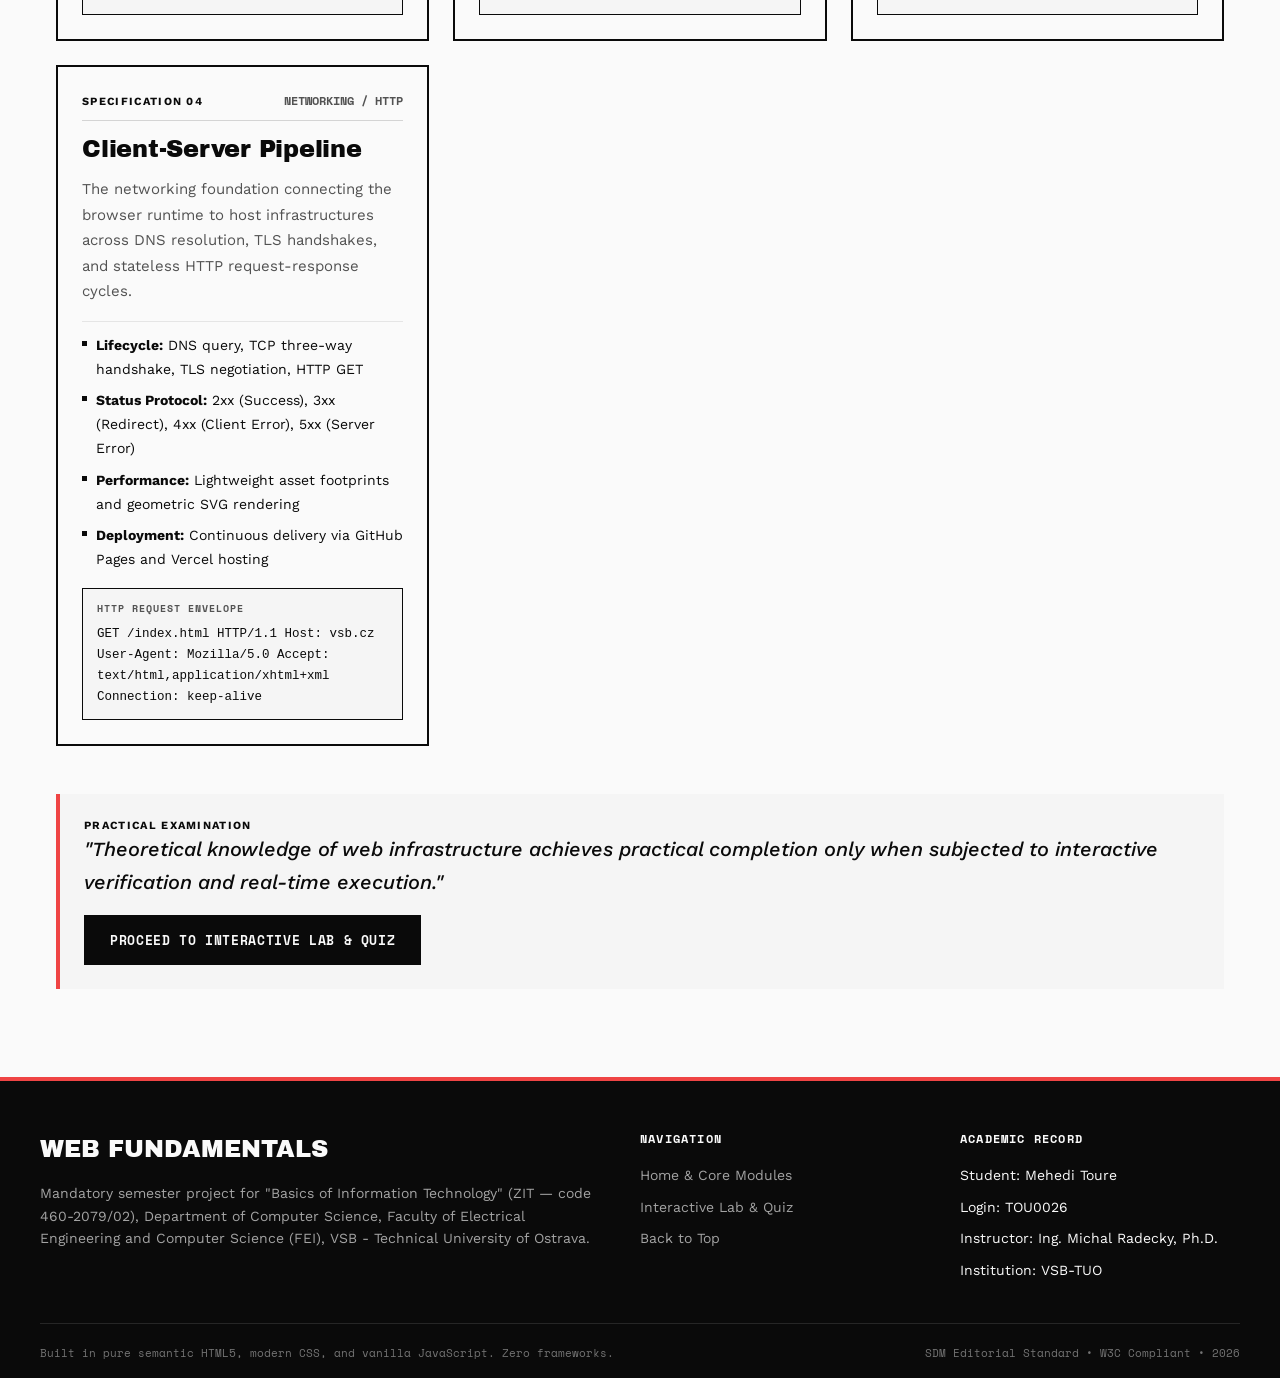
==== commit 3e016d1c: "style: apply SDM Editorial high-contrast design system" ====
--- a/index.html
+++ b/index.html
@@ -3,211 +3,224 @@
 <head>
   <meta charset="UTF-8">
   <meta name="viewport" content="width=device-width, initial-scale=1.0">
-  <meta name="description" content="Academic Portal for Basics of Information Technology (ZIT - 460-2079/02) at VSB-TUO Ostrava. Student: Mehedi Toure (TOU0026).">
+  <meta name="description" content="Academic reference on HTML5, CSS3, and JavaScript architecture for Basics of IT (ZIT 460-2079/02) at VSB-TUO. Student: Mehedi Toure (TOU0026).">
   <meta name="author" content="Mehedi Toure (TOU0026)">
-  <title>Web Fundamentals | ZIT - VSB-TUO</title>
+  <title>Web Fundamentals | ZIT 460-2079/02 | VSB-TUO</title>
   <link rel="icon" type="image/svg+xml" href="assets/favicon.svg">
   <link rel="stylesheet" href="css/style.css">
 </head>
 <body>
 
+  <!-- Top Institutional Bar -->
+  <aside class="header-top-bar" aria-label="Course Header">
+    <span>VSB - TECHNICAL UNIVERSITY OF OSTRAVA &bull; FEI</span>
+    <span>COURSE CODE: 460-2079/02 (ZIT)</span>
+  </aside>
+
   <!-- Site Header & Navigation -->
   <header class="site-header">
     <div class="nav-container">
       <a href="index.html" class="brand" aria-label="Web Fundamentals Home">
-        <svg class="brand-icon" viewBox="0 0 64 64" width="32" height="32" aria-hidden="true">
-          <rect width="64" height="64" rx="14" fill="#6d28d9"/>
-          <path d="M18 20L28 32L18 44" stroke="#ffffff" stroke-width="4" stroke-linecap="round" stroke-linejoin="round" fill="none"/>
-          <path d="M46 20L36 32L46 44" stroke="#ffffff" stroke-width="4" stroke-linecap="round" stroke-linejoin="round" fill="none"/>
-          <circle cx="32" cy="32" r="3" fill="#c4b5fd"/>
+        <svg viewBox="0 0 32 32" width="24" height="24" aria-hidden="true">
+          <rect width="32" height="32" fill="#0A0A0A"/>
+          <rect width="32" height="4" fill="#EF4444"/>
+          <path d="M8 11L13 16L8 21" stroke="#FAFAFA" stroke-width="2" fill="none"/>
+          <path d="M24 11L19 16L24 21" stroke="#FAFAFA" stroke-width="2" fill="none"/>
         </svg>
-        <span>Web Fundamentals</span>
-        <span class="brand-badge">ZIT 2026</span>
+        <span class="brand-title">WEB FUNDAMENTALS</span>
+        <span class="brand-badge">ACADEMIC DISPATCH</span>
       </a>
 
       <button id="nav-toggle" class="nav-toggle" aria-label="Toggle Navigation Menu" aria-expanded="false">
-        <svg viewBox="0 0 24 24" width="24" height="24" stroke="currentColor" stroke-width="2" fill="none" stroke-linecap="round" stroke-linejoin="round">
-          <line x1="3" y1="12" x2="21" y2="12"></line>
-          <line x1="3" y1="6" x2="21" y2="6"></line>
-          <line x1="3" y1="18" x2="21" y2="18"></line>
-        </svg>
+        MENU
       </button>
 
       <nav id="site-nav" class="site-nav" aria-label="Primary Navigation">
         <a href="index.html" class="nav-link active">Home & Guides</a>
         <a href="interactive.html" class="nav-link">Interactive Lab & Quiz</a>
-        <div class="nav-actions">
-          <button id="theme-toggle" class="btn-theme" type="button" aria-label="Toggle Color Theme">
-            Theme: Light
-          </button>
-        </div>
       </nav>
     </div>
   </header>
 
-  <!-- Hero Section -->
-  <section class="hero" aria-labelledby="hero-title">
-    <div class="hero-inner">
-      <div>
-        <h1 id="hero-title" class="hero-title">
-          Foundations of <span class="hero-highlight">Web Architecture</span>
+  <!-- Hero Editorial Section -->
+  <section class="hero-editorial" aria-labelledby="hero-display-headline">
+    <div class="hero-editorial-inner">
+      <div class="hero-main-col">
+        <span class="overline hero-overline">Curriculum Dossier &bull; Building the Web</span>
+        <h1 id="hero-display-headline" class="display-title">
+          Foundations of Web Architecture.
         </h1>
-        <p class="hero-description">
-          Comprehensive reference on HTML5 semantics, modern CSS3 layout paradigms, and native vanilla ECMAScript standards without external dependencies.
-        </p>
-        <div class="hero-meta">
-          <span class="meta-chip">Course: ZIT (460-2079/02)</span>
-          <span class="meta-chip">Institution: VSB-TUO Ostrava</span>
-          <span class="meta-chip">Lecturer: Ing. Michal Radecky, Ph.D.</span>
+        <p class="body-large">
+          Authoritative technical breakdown of semantic HTML5 structures, modern CSS layout models, and vanilla ECMAScript protocols engineered without extraneous framework dependencies.
+        </p>
+        <div class="hero-meta-bar">
+          <span class="meta-tag">Course: ZIT (460-2079/02)</span>
+          <span class="meta-tag">Lecturer: Ing. Michal Radecky, Ph.D.</span>
+          <span class="meta-tag">Semester: Winter 2026/2027</span>
         </div>
       </div>
 
       <!-- Student Credentials Card -->
-      <aside class="info-card" aria-label="Student Identification">
-        <div class="info-card-header">
-          <h2 class="info-card-title">Student Identification</h2>
-          <span class="brand-badge">FEI / VSB</span>
-        </div>
-        <dl class="info-grid">
-          <div class="info-item">
-            <dt>Student Name</dt>
-            <dd>Mehedi Toure</dd>
-          </div>
-          <div class="info-item">
-            <dt>VŠB Login</dt>
-            <dd>TOU0026</dd>
-          </div>
-          <div class="info-item">
-            <dt>Subject</dt>
-            <dd>Basics of IT (ZIT)</dd>
-          </div>
-          <div class="info-item">
-            <dt>Assignment</dt>
-            <dd>Building the Web</dd>
-          </div>
-        </dl>
+      <aside class="aside-dossier" aria-label="Student Credentials">
+        <div class="dossier-header">
+          <span class="overline">Official Identification</span>
+          <h2 class="dossier-title">Student File</h2>
+        </div>
+        <div class="dossier-grid">
+          <div class="dossier-entry">
+            <div class="dossier-label">Student Name</div>
+            <div class="dossier-value">Mehedi Toure</div>
+          </div>
+          <div class="dossier-entry">
+            <div class="dossier-label">VŠB Login</div>
+            <div class="dossier-value">TOU0026</div>
+          </div>
+          <div class="dossier-entry">
+            <div class="dossier-label">Subject Code</div>
+            <div class="dossier-value">460-2079/02 (ZIT)</div>
+          </div>
+          <div class="dossier-entry">
+            <div class="dossier-label">Academic Institution</div>
+            <div class="dossier-value">FEI / VŠB-TUO Ostrava</div>
+          </div>
+        </div>
       </aside>
     </div>
   </section>
 
-  <!-- Main Body Content -->
+  <!-- Main Content Layout -->
   <main class="container">
 
-    <!-- Real-time Status Bar (Countdown & Clock) -->
-    <section class="realtime-bar" aria-label="Academic Timelines">
-      <div class="countdown-block">
-        <span class="countdown-label">Submission Deadline (22 Nov 2026):</span>
+    <!-- Editorial Real-time Ticker -->
+    <section class="editorial-ticker" aria-label="Submission Countdown">
+      <div class="ticker-left">
+        <span class="ticker-title">Mandatory Submission Deadline:</span>
         <span id="deadline-countdown" class="countdown-digits">Calculating...</span>
       </div>
-      <div class="clock-block">
-        <span id="prague-clock">Time: Synchronizing...</span>
+      <div class="clock-digits">
+        <span id="prague-clock">Prague Time: Synchronizing...</span>
       </div>
     </section>
 
-    <!-- Search / Filter -->
-    <div class="section-header">
-      <span class="section-tag">Curriculum Matrix</span>
-      <h2 class="section-title">Core Web Standards</h2>
-      <p class="section-lead">Explore the architectural components required to build standards-compliant web applications.</p>
-    </div>
-
-    <div class="search-box">
-      <input type="text" id="search-input" class="search-input" placeholder="Filter topics (e.g., HTML, CSS, DOM, HTTP)..." aria-label="Filter curriculum topics">
-    </div>
-
-    <!-- Cards Grid -->
-    <div class="cards-grid">
-
-      <!-- Card 1: Semantic HTML5 -->
-      <article class="card" data-topic="html semantic structure accessibility w3c">
-        <span class="card-badge">Structure</span>
-        <h3 class="card-title">Semantic HTML5 Markup</h3>
-        <p class="card-body">
-          HTML5 introduces native landmark elements that define document outline and role without reliance on generic div wrappers.
-        </p>
-        <ul class="card-list">
+    <!-- Section Headline -->
+    <div class="section-headline-group">
+      <div>
+        <span class="overline">Technical Specifications</span>
+        <h2 class="headline">Core Architectural Pillars</h2>
+      </div>
+      <span class="caption">Standard W3C &bull; Pure Native Stack</span>
+    </div>
+
+    <!-- Search Input -->
+    <div class="search-wrapper">
+      <input type="text" id="search-input" class="editorial-input" placeholder="Search syllabus topics (e.g., HTML, CSS, DOM, HTTP)..." aria-label="Filter curriculum topics">
+    </div>
+
+    <!-- Editorial Cards Grid -->
+    <div class="editorial-grid">
+
+      <!-- Card 1 -->
+      <article class="editorial-card featured" data-topic="html semantic structure accessibility w3c">
+        <div class="card-header-bar">
+          <span class="overline">Specification 01</span>
+          <span class="card-index">HTML5 / DOM</span>
+        </div>
+        <h3 class="subhead">Semantic HTML5 Structure</h3>
+        <p>
+          Semantic document architecture communicates structural intent, content hierarchy, and native accessibility parameters directly to user agents without presentation-driven wrappers.
+        </p>
+        <ul class="editorial-list">
           <li><strong>Document Landmarks:</strong> &lt;header&gt;, &lt;nav&gt;, &lt;main&gt;, &lt;article&gt;, &lt;aside&gt;, &lt;footer&gt;</li>
-          <li><strong>Accessible Forms:</strong> Explicit label association via for/id attributes</li>
-          <li><strong>Standards Compliance:</strong> Clean DOM hierarchy verified against W3C specification</li>
-        </ul>
-        <div class="code-block">
-          <div class="code-header">HTML5 Landmark Skeleton</div>
+          <li><strong>Accessible Forms:</strong> Strict programmatic labeling via paired for/id bindings</li>
+          <li><strong>Validation:</strong> Syntactic compliance verified against the official W3C Living Standard</li>
+        </ul>
+        <div class="editorial-code">
+          <div class="code-title">Document Outline Pattern</div>
           <code>&lt;header&gt;&lt;nav&gt;...&lt;/nav&gt;&lt;/header&gt;
 &lt;main&gt;
   &lt;article&gt;
-    &lt;h1&gt;Document Title&lt;/h1&gt;
+    &lt;h1&gt;Section Title&lt;/h1&gt;
   &lt;/article&gt;
 &lt;/main&gt;
 &lt;footer&gt;&copy; 2026 VSB-TUO&lt;/footer&gt;</code>
         </div>
       </article>
 
-      <!-- Card 2: CSS3 Box Model & Layout -->
-      <article class="card" data-topic="css box-model flexbox grid responsive viewport">
-        <span class="card-badge">Styling</span>
-        <h3 class="card-title">Modern CSS Layout Paradigms</h3>
-        <p class="card-body">
-          CSS Flexbox and CSS Grid enable responsive, multidimensional layouts without external CSS frameworks like Bootstrap.
-        </p>
-        <ul class="card-list">
-          <li><strong>Box-Sizing:</strong> Standardized border-box model for predictable dimensional math</li>
-          <li><strong>Flexbox:</strong> One-dimensional alignment for navigation bars and controls</li>
-          <li><strong>CSS Grid:</strong> Two-dimensional structural grids with auto-fit minmax functions</li>
-          <li><strong>CSS Custom Properties:</strong> Dynamic theme variables for clean runtime mode switches</li>
-        </ul>
-        <div class="code-block">
-          <div class="code-header">CSS Reset & Grid</div>
+      <!-- Card 2 -->
+      <article class="editorial-card" data-topic="css box-model flexbox grid responsive viewport">
+        <div class="card-header-bar">
+          <span class="overline">Specification 02</span>
+          <span class="card-index">CSS3 / LAYOUT</span>
+        </div>
+        <h3 class="subhead">Modern CSS Layout Paradigms</h3>
+        <p>
+          CSS Grid and Flexbox supply multi-axis positioning and predictable dimension computation across all physical viewport widths without third-party frameworks.
+        </p>
+        <ul class="editorial-list">
+          <li><strong>Box-Sizing:</strong> Border-box declaration for deterministic padding and border mathematics</li>
+          <li><strong>Flexbox:</strong> One-dimensional linear distribution for navigation bars and controls</li>
+          <li><strong>CSS Grid:</strong> Two-dimensional structural layouts utilizing repeat(auto-fit, minmax(...))</li>
+          <li><strong>CSS Variables:</strong> Centralized design tokens for sharp editorial consistency</li>
+        </ul>
+        <div class="editorial-code">
+          <div class="code-title">Box Model & Grid Rules</div>
           <code>*, *::before, *::after {
   box-sizing: border-box;
 }
-.grid-layout {
+.editorial-grid {
   display: grid;
-  grid-template-columns: repeat(auto-fit, minmax(280px, 1fr));
-  gap: 1.5rem;
+  grid-template-columns: repeat(auto-fit, minmax(320px, 1fr));
+  gap: 24px;
 }</code>
         </div>
       </article>
 
-      <!-- Card 3: Vanilla JavaScript -->
-      <article class="card" data-topic="javascript es6 dom events fetch api">
-        <span class="card-badge">Interaction</span>
-        <h3 class="card-title">Vanilla ECMAScript & DOM</h3>
-        <p class="card-body">
-          Native JavaScript interacts directly with the Document Object Model (DOM) to manage user input, events, and dynamic state.
-        </p>
-        <ul class="card-list">
-          <li><strong>Event Listeners:</strong> Non-intrusive addEventListener() pattern</li>
-          <li><strong>Client-Side Validation:</strong> Real-time input evaluation prior to submission</li>
-          <li><strong>State Persistence:</strong> Browser localStorage for preferences and theme</li>
-          <li><strong>Timers & Async:</strong> High-precision intervals for live clocks and countdowns</li>
-        </ul>
-        <div class="code-block">
-          <div class="code-header">Native Event Handler</div>
+      <!-- Card 3 -->
+      <article class="editorial-card" data-topic="javascript es6 dom events fetch api">
+        <div class="card-header-bar">
+          <span class="overline">Specification 03</span>
+          <span class="card-index">ECMASCRIPT / DOM</span>
+        </div>
+        <h3 class="subhead">Native ECMAScript & DOM</h3>
+        <p>
+          Direct manipulation of the Document Object Model using modern ES6+ paradigms to orchestrate user interactions, state transitions, and form validation routines.
+        </p>
+        <ul class="editorial-list">
+          <li><strong>Event Handling:</strong> Non-intrusive addEventListener() patterns</li>
+          <li><strong>Client Validation:</strong> Immediate constraint verification prior to HTTP dispatch</li>
+          <li><strong>Persistent State:</strong> Client-side storage via browser localStorage</li>
+          <li><strong>Precision Timers:</strong> High-resolution setInterval cycles for live clocks and counters</li>
+        </ul>
+        <div class="editorial-code">
+          <div class="code-title">Event Registration</div>
           <code>document.addEventListener("DOMContentLoaded", () => {
-  const btn = document.querySelector("#submit-btn");
-  btn.addEventListener("click", (event) => {
+  const trigger = document.querySelector("#submit-btn");
+  trigger.addEventListener("click", (event) => {
     event.preventDefault();
-    validateForm();
+    verifyFormIntegrity();
   });
 });</code>
         </div>
       </article>
 
-      <!-- Card 4: Network & Protocols -->
-      <article class="card" data-topic="http https protocol dns client-server architecture">
-        <span class="card-badge">Infrastructure</span>
-        <h3 class="card-title">Client-Server Communication</h3>
-        <p class="card-body">
-          The underlying communication pipeline connecting browser clients with web server infrastructures across the TCP/IP stack.
-        </p>
-        <ul class="card-list">
-          <li><strong>Request-Response Lifecycle:</strong> DNS lookup, TLS handshake, HTTP GET/POST</li>
-          <li><strong>Status Codes:</strong> 2xx (Success), 3xx (Redirect), 4xx (Client Error), 5xx (Server Error)</li>
-          <li><strong>Asset Optimization:</strong> Minimized payloads, SVG rendering, and cache headers</li>
-          <li><strong>Hosting:</strong> Static deployment on Vercel, GitHub Pages, or VŠB Homel server</li>
-        </ul>
-        <div class="code-block">
-          <div class="code-header">HTTP Headers Pattern</div>
+      <!-- Card 4 -->
+      <article class="editorial-card" data-topic="http https protocol dns client-server architecture">
+        <div class="card-header-bar">
+          <span class="overline">Specification 04</span>
+          <span class="card-index">NETWORKING / HTTP</span>
+        </div>
+        <h3 class="subhead">Client-Server Pipeline</h3>
+        <p>
+          The networking foundation connecting the browser runtime to host infrastructures across DNS resolution, TLS handshakes, and stateless HTTP request-response cycles.
+        </p>
+        <ul class="editorial-list">
+          <li><strong>Lifecycle:</strong> DNS query, TCP three-way handshake, TLS negotiation, HTTP GET</li>
+          <li><strong>Status Protocol:</strong> 2xx (Success), 3xx (Redirect), 4xx (Client Error), 5xx (Server Error)</li>
+          <li><strong>Performance:</strong> Lightweight asset footprints and geometric SVG rendering</li>
+          <li><strong>Deployment:</strong> Continuous delivery via GitHub Pages and Vercel hosting</li>
+        </ul>
+        <div class="editorial-code">
+          <div class="code-title">HTTP Request Envelope</div>
           <code>GET /index.html HTTP/1.1
 Host: vsb.cz
 User-Agent: Mozilla/5.0
@@ -218,52 +231,52 @@
 
     </div>
 
-    <!-- Call to Action Banner -->
-    <section class="info-card" style="margin-top: 2rem; text-align: center; border-left-color: var(--color-primary-accent);">
-      <h3 style="font-size: 1.35rem; font-weight: 700; margin-bottom: 0.5rem; color: var(--color-text);">
-        Ready to test your comprehension?
-      </h3>
-      <p style="color: var(--color-text-muted); max-width: 600px; margin: 0 auto 1.5rem auto;">
-        Access the Interactive Lab to take the Web Fundamentals Assessment Quiz, test the real-time CSS Box Model simulator, and verify the client-side validation engine.
+    <!-- Editorial Pull-Quote / Action Block -->
+    <section class="pull-quote" aria-labelledby="pq-title">
+      <span class="overline">Practical Examination</span>
+      <p id="pq-title" class="body-large">
+        "Theoretical knowledge of web infrastructure achieves practical completion only when subjected to interactive verification and real-time execution."
       </p>
-      <a href="interactive.html" class="btn btn-primary">Open Interactive Lab & Quiz</a>
+      <div style="margin-top: 16px;">
+        <a href="interactive.html" class="btn btn-primary">Proceed to Interactive Lab & Quiz</a>
+      </div>
     </section>
 
   </main>
 
   <!-- Site Footer -->
   <footer class="site-footer">
-    <div class="footer-inner">
-      <div>
-        <div class="footer-brand">Web Fundamentals Portal</div>
-        <p>
-          Final project assignment for the course "Basics of Information Technology" (ZIT - 460-2079/02), Department of Computer Science, Faculty of Electrical Engineering and Computer Science (FEI), VSB - Technical University of Ostrava.
-        </p>
-      </div>
-
-      <div>
-        <div class="footer-column-title">Navigation</div>
-        <ul class="footer-links">
+    <div class="footer-grid">
+      <div>
+        <div class="footer-brand-title">WEB FUNDAMENTALS</div>
+        <p class="footer-summary">
+          Mandatory semester project for "Basics of Information Technology" (ZIT — code 460-2079/02), Department of Computer Science, Faculty of Electrical Engineering and Computer Science (FEI), VSB - Technical University of Ostrava.
+        </p>
+      </div>
+
+      <div>
+        <div class="footer-heading">Navigation</div>
+        <ul class="footer-list">
           <li><a href="index.html">Home & Core Modules</a></li>
           <li><a href="interactive.html">Interactive Lab & Quiz</a></li>
-          <li><a href="#hero-title">Back to Top</a></li>
-        </ul>
-      </div>
-
-      <div>
-        <div class="footer-column-title">Academic Details</div>
-        <ul class="footer-links">
+          <li><a href="#hero-display-headline">Back to Top</a></li>
+        </ul>
+      </div>
+
+      <div>
+        <div class="footer-heading">Academic Record</div>
+        <ul class="footer-list">
           <li>Student: Mehedi Toure</li>
           <li>Login: TOU0026</li>
           <li>Instructor: Ing. Michal Radecky, Ph.D.</li>
-          <li>University: VSB-TUO</li>
-        </ul>
-      </div>
-    </div>
-
-    <div class="footer-bottom">
-      <span>Built with pure HTML5, CSS3 and Vanilla JavaScript. Zero frameworks.</span>
-      <span>W3C Standard Compliant &bull; 2026</span>
+          <li>Institution: VSB-TUO</li>
+        </ul>
+      </div>
+    </div>
+
+    <div class="footer-legal-bar">
+      <span>Built in pure semantic HTML5, modern CSS, and vanilla JavaScript. Zero frameworks.</span>
+      <span>SDM Editorial Standard &bull; W3C Compliant &bull; 2026</span>
     </div>
   </footer>
 
--- a/css/style.css
+++ b/css/style.css
@@ -1,216 +1,272 @@
 /* ==========================================================================
-   Web Fundamentals - ZIT (460-2079/02) - VSB-TUO
+   SDM Editorial Design System
+   High-contrast, authoritative, educational editorial design system.
+   Project: Web Fundamentals - ZIT (460-2079/02) - VSB-TUO
    Student: Mehedi Toure (TOU0026)
-   Theme: Violet / Modern Vanilla CSS
    ========================================================================== */
 
+@import url('https://fonts.googleapis.com/css2?family=Archivo+Black&family=Space+Mono:ital,wght@0,400;0,700;1,400&family=Work+Sans:ital,wght@0,400;0,500;0,600;0,700;1,400&display=swap');
+
 :root {
-  /* Purple Palette */
-  --color-primary: #6d28d9;
-  --color-primary-hover: #5b21b6;
-  --color-primary-light: #ede9fe;
-  --color-primary-accent: #7c3aed;
-  --color-primary-dark: #4c1d95;
-
-  /* Neutral Light Scheme */
-  --color-bg: #f8fafc;
-  --color-surface: #ffffff;
-  --color-surface-raised: #f1f5f9;
-  --color-border: #e2e8f0;
-  --color-border-focus: #7c3aed;
-  --color-text: #0f172a;
-  --color-text-muted: #64748b;
-  --color-code-bg: #1e1b4b;
-  --color-code-text: #e0e7ff;
-
-  /* Functional Colors */
-  --color-success: #059669;
-  --color-success-bg: #ecfdf5;
-  --color-error: #dc2626;
-  --color-error-bg: #fef2f2;
-  --color-info-bg: #eff6ff;
-
-  /* Layout and Geometry */
-  --max-width: 1140px;
-  --radius-sm: 6px;
-  --radius-md: 10px;
-  --radius-lg: 16px;
-  --shadow-sm: 0 1px 3px rgba(109, 40, 217, 0.08);
-  --shadow-md: 0 4px 12px rgba(109, 40, 217, 0.12);
-  --shadow-lg: 0 10px 25px rgba(109, 40, 217, 0.18);
-  --transition: all 0.2s ease-in-out;
-}
-
-[data-theme="dark"] {
-  --color-bg: #0b0914;
-  --color-surface: #131024;
-  --color-surface-raised: #1c1836;
-  --color-border: #2d2652;
-  --color-border-focus: #a78bfa;
-  --color-text: #f8fafc;
-  --color-text-muted: #94a3b8;
-  --color-primary-light: #241c48;
-  --color-code-bg: #0a0718;
-  --color-code-text: #c4b5fd;
-  --shadow-sm: 0 1px 3px rgba(0, 0, 0, 0.4);
-  --shadow-md: 0 4px 12px rgba(0, 0, 0, 0.5);
-  --shadow-lg: 0 10px 25px rgba(0, 0, 0, 0.6);
-}
-
-/* Base Styles */
+  /* Brand Palette */
+  --color-primary: #0A0A0A;
+  --color-secondary: #EF4444;
+  --color-tertiary: #FAFAFA;
+
+  /* Surface Palette */
+  --color-bg: #FAFAFA;
+  --color-surface: #F5F5F5;
+  --color-surface-raised: #E5E5E5;
+
+  /* Content Palette */
+  --color-text-primary: #0A0A0A;
+  --color-text-secondary: #525252;
+  --color-text-tertiary: #A3A3A3;
+
+  /* Border Palette */
+  --color-border-subtle: #E5E5E5;
+  --color-border-medium: #D4D4D4;
+  --color-border-strong: #0A0A0A;
+
+  /* Semantic Colors */
+  --color-success: #16A34A;
+  --color-warning: #CA8A04;
+  --color-error: #EF4444;
+  --color-info: #0A0A0A;
+
+  /* Typography Stacks */
+  --font-display: "Archivo Black", Impact, "Arial Black", sans-serif;
+  --font-body: "Work Sans", -apple-system, "Segoe UI", Helvetica, sans-serif;
+  --font-mono: "Space Mono", "Courier New", Consolas, monospace;
+
+  /* Layout */
+  --max-width: 1200px;
+  --border-radius: 0px;
+  --focus-ring: 0 0 0 2px #FAFAFA, 0 0 0 4px #0A0A0A;
+}
+
+/* Base Reset & Geometric Precision */
 *, *::before, *::after {
   box-sizing: border-box;
   margin: 0;
   padding: 0;
+  border-radius: 0 !important;
+  box-shadow: none !important;
 }
 
 html {
-  font-family: -apple-system, BlinkMacSystemFont, "Segoe UI", Roboto, "Helvetica Neue", Arial, sans-serif;
+  font-family: var(--font-body);
   font-size: 16px;
-  line-height: 1.6;
-  color: var(--color-text);
+  line-height: 1.70;
+  color: var(--color-text-primary);
   background-color: var(--color-bg);
   scroll-behavior: smooth;
-  transition: background-color 0.3s ease, color 0.3s ease;
+  -webkit-font-smoothing: antialiased;
 }
 
 body {
   min-height: 100vh;
   display: flex;
   flex-direction: column;
+  background-color: var(--color-bg);
 }
 
 a {
-  color: var(--color-primary-accent);
-  text-decoration: none;
-  transition: var(--transition);
+  color: var(--color-primary);
+  text-decoration: underline;
+  text-decoration-thickness: 1px;
+  text-underline-offset: 3px;
+  transition: color 0.15s ease;
 }
 
 a:hover {
-  text-decoration: underline;
-}
-
-img, svg {
+  color: var(--color-secondary);
+}
+
+a:focus-visible, button:focus-visible, input:focus-visible, select:focus-visible, textarea:focus-visible {
+  outline: none;
+  box-shadow: var(--focus-ring) !important;
+}
+
+/* Typography Hierarchy */
+.display-title {
+  font-family: var(--font-display);
+  font-size: clamp(34px, 5vw, 56px);
+  font-weight: 400;
+  line-height: 1.05;
+  letter-spacing: -0.03em;
+  color: var(--color-text-primary);
+  text-transform: none;
+}
+
+.headline {
+  font-family: var(--font-display);
+  font-size: clamp(26px, 3.5vw, 38px);
+  font-weight: 400;
+  line-height: 1.10;
+  letter-spacing: -0.02em;
+  color: var(--color-text-primary);
+}
+
+.subhead {
+  font-family: var(--font-display);
+  font-size: clamp(20px, 2.5vw, 24px);
+  font-weight: 400;
+  line-height: 1.20;
+  letter-spacing: -0.01em;
+  color: var(--color-text-primary);
+}
+
+.body-large {
+  font-family: var(--font-body);
+  font-size: 20px;
+  font-weight: 400;
+  line-height: 1.65;
+  color: var(--color-text-secondary);
+}
+
+.body-regular {
+  font-family: var(--font-body);
+  font-size: 16px;
+  font-weight: 400;
+  line-height: 1.70;
+  color: var(--color-text-primary);
+}
+
+.body-small {
+  font-family: var(--font-body);
+  font-size: 14px;
+  font-weight: 400;
+  line-height: 1.60;
+  color: var(--color-text-secondary);
+}
+
+.caption {
+  font-family: var(--font-body);
+  font-size: 12px;
+  font-weight: 500;
+  line-height: 1.50;
+  letter-spacing: 0.01em;
+  color: var(--color-text-secondary);
+}
+
+.overline {
+  font-family: var(--font-body);
+  font-size: 11px;
+  font-weight: 700;
+  line-height: 1.40;
+  letter-spacing: 0.12em;
+  text-transform: uppercase;
+  color: var(--color-primary);
   display: block;
-  max-width: 100%;
-}
-
-/* Header & Navigation */
+}
+
+/* Site Header */
 .site-header {
   position: sticky;
   top: 0;
   z-index: 100;
-  background-color: var(--color-surface);
-  border-bottom: 1px solid var(--color-border);
-  box-shadow: var(--shadow-sm);
-  transition: background-color 0.3s ease, border-color 0.3s ease;
+  background-color: var(--color-tertiary);
+  border-bottom: 2px solid var(--color-border-strong);
+}
+
+.header-top-bar {
+  background-color: var(--color-primary);
+  color: var(--color-tertiary);
+  font-family: var(--font-mono);
+  font-size: 11px;
+  letter-spacing: 0.05em;
+  padding: 4px 16px;
+  display: flex;
+  justify-content: space-between;
+  align-items: center;
+}
+
+.header-top-bar a {
+  color: var(--color-tertiary);
+  text-decoration: none;
 }
 
 .nav-container {
   max-width: var(--max-width);
   margin: 0 auto;
-  padding: 0.85rem 1.5rem;
+  padding: 0 16px;
   display: flex;
   align-items: center;
   justify-content: space-between;
-  gap: 1rem;
+  height: 64px;
 }
 
 .brand {
   display: flex;
   align-items: center;
-  gap: 0.75rem;
-  font-weight: 700;
-  font-size: 1.15rem;
-  color: var(--color-text);
+  gap: 12px;
   text-decoration: none;
-}
-
-.brand:hover {
+  color: var(--color-primary);
+}
+
+.brand-title {
+  font-family: var(--font-display);
+  font-size: 22px;
+  letter-spacing: -0.02em;
+  line-height: 1;
+}
+
+.brand-badge {
+  font-family: var(--font-mono);
+  font-size: 11px;
+  font-weight: 700;
+  background-color: var(--color-primary);
+  color: var(--color-tertiary);
+  padding: 3px 6px;
+  text-transform: uppercase;
+}
+
+.site-nav {
+  display: flex;
+  align-items: center;
+  height: 100%;
+}
+
+.nav-link {
+  height: 64px;
+  display: inline-flex;
+  align-items: center;
+  padding: 0 18px;
+  font-family: var(--font-body);
+  font-size: 14px;
+  font-weight: 600;
+  color: var(--color-text-secondary);
   text-decoration: none;
-}
-
-.brand-icon {
-  width: 32px;
-  height: 32px;
-}
-
-.brand-badge {
-  font-size: 0.75rem;
-  font-weight: 600;
-  background-color: var(--color-primary-light);
-  color: var(--color-primary);
-  padding: 0.15rem 0.5rem;
-  border-radius: var(--radius-sm);
-  text-transform: uppercase;
-  letter-spacing: 0.05em;
-}
-
-.site-nav {
-  display: flex;
-  align-items: center;
-  gap: 0.5rem;
-}
-
-.nav-link {
-  padding: 0.45rem 0.85rem;
-  border-radius: var(--radius-sm);
-  color: var(--color-text-muted);
-  font-weight: 500;
-  font-size: 0.95rem;
-  transition: var(--transition);
+  border-bottom: 3px solid transparent;
+  transition: all 0.15s ease;
 }
 
 .nav-link:hover {
   color: var(--color-primary);
-  background-color: var(--color-primary-light);
+  background-color: var(--color-surface);
   text-decoration: none;
 }
 
 .nav-link.active {
   color: var(--color-primary);
-  background-color: var(--color-primary-light);
-  font-weight: 600;
-}
-
-.nav-actions {
-  display: flex;
-  align-items: center;
-  gap: 0.75rem;
-}
-
-.btn-theme {
-  background: var(--color-surface-raised);
-  border: 1px solid var(--color-border);
-  color: var(--color-text);
-  padding: 0.45rem 0.75rem;
-  border-radius: var(--radius-sm);
-  cursor: pointer;
-  font-size: 0.85rem;
-  font-weight: 600;
-  display: inline-flex;
-  align-items: center;
-  gap: 0.4rem;
-  transition: var(--transition);
-}
-
-.btn-theme:hover {
-  border-color: var(--color-primary);
-  background: var(--color-primary-light);
-  color: var(--color-primary);
-}
-
-/* Mobile Nav Toggle */
+  border-bottom: 3px solid var(--color-secondary);
+  font-weight: 700;
+  text-decoration: none;
+}
+
 .nav-toggle {
   display: none;
   background: transparent;
-  border: none;
+  border: 2px solid var(--color-border-strong);
+  padding: 6px 10px;
   cursor: pointer;
-  padding: 0.5rem;
-  color: var(--color-text);
-}
-
-/* Main Layout */
+  font-family: var(--font-mono);
+  font-size: 13px;
+  font-weight: 700;
+}
+
+/* Layout Container */
 main {
   flex: 1;
 }
@@ -218,690 +274,684 @@
 .container {
   max-width: var(--max-width);
   margin: 0 auto;
-  padding: 2.5rem 1.5rem;
-}
-
-/* Hero Section */
-.hero {
-  background: linear-gradient(135deg, var(--color-surface) 0%, var(--color-primary-light) 100%);
-  border-bottom: 1px solid var(--color-border);
-  padding: 3.5rem 1.5rem;
-}
-
-.hero-inner {
+  padding: 48px 16px;
+}
+
+/* Hero Editorial Grid */
+.hero-editorial {
+  border-bottom: 2px solid var(--color-border-strong);
+  background-color: var(--color-tertiary);
+}
+
+.hero-editorial-inner {
   max-width: var(--max-width);
   margin: 0 auto;
+  padding: 56px 16px 48px 16px;
   display: grid;
-  grid-template-columns: 1.3fr 0.9fr;
-  gap: 2.5rem;
-  align-items: center;
-}
-
-.hero-title {
-  font-size: 2.4rem;
-  font-weight: 800;
-  line-height: 1.2;
-  margin-bottom: 1rem;
-  color: var(--color-text);
-}
-
-.hero-highlight {
-  color: var(--color-primary-accent);
-}
-
-.hero-description {
-  font-size: 1.1rem;
-  color: var(--color-text-muted);
-  margin-bottom: 1.5rem;
-}
-
-.hero-meta {
+  grid-template-columns: 2fr 1.1fr;
+  gap: 48px;
+}
+
+.hero-main-col {
+  display: flex;
+  flex-direction: column;
+  justify-content: center;
+}
+
+.hero-overline {
+  margin-bottom: 12px;
+  color: var(--color-secondary);
+}
+
+.hero-editorial .display-title {
+  margin-bottom: 20px;
+}
+
+.hero-editorial .body-large {
+  margin-bottom: 24px;
+}
+
+.hero-meta-bar {
   display: flex;
   flex-wrap: wrap;
-  gap: 0.75rem;
-}
-
-.meta-chip {
-  display: inline-flex;
-  align-items: center;
-  gap: 0.4rem;
-  font-size: 0.85rem;
-  font-weight: 500;
-  padding: 0.35rem 0.75rem;
-  border-radius: 9999px;
+  gap: 8px;
+  padding-top: 16px;
+  border-top: 1px solid var(--color-border-medium);
+}
+
+.meta-tag {
+  font-family: var(--font-mono);
+  font-size: 11px;
+  padding: 4px 8px;
+  border: 1px solid var(--color-border-strong);
+  background-color: var(--color-tertiary);
+  color: var(--color-primary);
+}
+
+/* Editorial Aside Card */
+.aside-dossier {
+  border: 2px solid var(--color-border-strong);
   background-color: var(--color-surface);
-  border: 1px solid var(--color-border);
-  color: var(--color-text);
-}
-
-/* Student & Course ID Card */
-.info-card {
-  background: var(--color-surface);
-  border: 1px solid var(--color-border);
-  border-left: 4px solid var(--color-primary);
-  border-radius: var(--radius-md);
-  padding: 1.5rem;
-  box-shadow: var(--shadow-md);
-}
-
-.info-card-header {
-  display: flex;
+  padding: 24px;
+  display: flex;
+  flex-direction: column;
+}
+
+.dossier-header {
+  border-bottom: 2px solid var(--color-border-strong);
+  padding-bottom: 12px;
+  margin-bottom: 16px;
+}
+
+.dossier-title {
+  font-family: var(--font-display);
+  font-size: 18px;
+  line-height: 1.1;
+  text-transform: uppercase;
+  color: var(--color-primary);
+}
+
+.dossier-grid {
+  display: grid;
+  grid-template-columns: 1fr;
+  gap: 12px;
+}
+
+.dossier-entry {
+  border-bottom: 1px solid var(--color-border-medium);
+  padding-bottom: 8px;
+}
+
+.dossier-entry:last-child {
+  border-bottom: none;
+  padding-bottom: 0;
+}
+
+.dossier-label {
+  font-family: var(--font-body);
+  font-size: 11px;
+  font-weight: 700;
+  letter-spacing: 0.1em;
+  text-transform: uppercase;
+  color: var(--color-text-secondary);
+}
+
+.dossier-value {
+  font-family: var(--font-mono);
+  font-size: 14px;
+  font-weight: 700;
+  color: var(--color-primary);
+  margin-top: 2px;
+}
+
+/* Editorial Ticker Bar */
+.editorial-ticker {
+  background-color: var(--color-tertiary);
+  border: 2px solid var(--color-border-strong);
+  border-left: 6px solid var(--color-secondary);
+  padding: 16px 20px;
+  margin-bottom: 48px;
+  display: flex;
+  flex-wrap: wrap;
+  align-items: center;
   justify-content: space-between;
-  align-items: center;
-  margin-bottom: 1rem;
-  padding-bottom: 0.75rem;
-  border-bottom: 1px solid var(--color-border);
-}
-
-.info-card-title {
-  font-size: 1.05rem;
-  font-weight: 700;
-  color: var(--color-text);
-}
-
-.info-grid {
+  gap: 16px;
+}
+
+.ticker-left {
+  display: flex;
+  align-items: baseline;
+  gap: 12px;
+}
+
+.ticker-title {
+  font-family: var(--font-mono);
+  font-size: 12px;
+  font-weight: 700;
+  text-transform: uppercase;
+  color: var(--color-primary);
+}
+
+.countdown-digits {
+  font-family: var(--font-mono);
+  font-size: 16px;
+  font-weight: 700;
+  background-color: var(--color-primary);
+  color: var(--color-tertiary);
+  padding: 4px 10px;
+}
+
+.clock-digits {
+  font-family: var(--font-mono);
+  font-size: 13px;
+  color: var(--color-text-secondary);
+}
+
+/* Section Header */
+.section-headline-group {
+  border-bottom: 2px solid var(--color-border-strong);
+  padding-bottom: 16px;
+  margin-bottom: 32px;
+  display: flex;
+  justify-content: space-between;
+  align-items: flex-end;
+  flex-wrap: wrap;
+  gap: 16px;
+}
+
+/* Search Box */
+.search-wrapper {
+  margin-bottom: 32px;
+}
+
+.editorial-input {
+  width: 100%;
+  max-width: 480px;
+  padding: 12px 14px;
+  border: 2px solid var(--color-border-strong);
+  background-color: var(--color-tertiary);
+  font-family: var(--font-mono);
+  font-size: 14px;
+  color: var(--color-primary);
+}
+
+/* Editorial Cards Grid */
+.editorial-grid {
   display: grid;
-  grid-template-columns: 1fr 1fr;
-  gap: 0.85rem;
-  font-size: 0.9rem;
-}
-
-.info-item dt {
-  color: var(--color-text-muted);
-  font-size: 0.8rem;
-  text-transform: uppercase;
-  letter-spacing: 0.05em;
-  margin-bottom: 0.15rem;
-}
-
-.info-item dd {
-  font-weight: 600;
-  color: var(--color-text);
-}
-
-/* Real-time Widget Banner */
-.realtime-bar {
-  background-color: var(--color-surface);
-  border: 1px solid var(--color-border);
-  border-radius: var(--radius-md);
-  padding: 1rem 1.5rem;
-  margin-bottom: 2.5rem;
-  display: flex;
-  flex-wrap: wrap;
-  align-items: center;
+  grid-template-columns: repeat(auto-fit, minmax(340px, 1fr));
+  gap: 24px;
+  margin-bottom: 48px;
+}
+
+.editorial-card {
+  background-color: var(--color-tertiary);
+  border: 2px solid var(--color-border-strong);
+  padding: 24px;
+  display: flex;
+  flex-direction: column;
+}
+
+.editorial-card.featured {
+  border-top: 6px solid var(--color-secondary);
+}
+
+.card-header-bar {
+  display: flex;
   justify-content: space-between;
-  gap: 1rem;
-  box-shadow: var(--shadow-sm);
-}
-
-.countdown-block {
-  display: flex;
-  align-items: center;
-  gap: 0.75rem;
-}
-
-.countdown-label {
-  font-size: 0.85rem;
-  color: var(--color-text-muted);
-  font-weight: 500;
-}
-
-.countdown-digits {
-  font-family: ui-monospace, SFMono-Regular, Menlo, Monaco, Consolas, monospace;
-  font-size: 1.05rem;
-  font-weight: 700;
-  color: var(--color-primary);
-  background-color: var(--color-primary-light);
-  padding: 0.25rem 0.65rem;
-  border-radius: var(--radius-sm);
-}
-
-.clock-block {
-  font-family: ui-monospace, SFMono-Regular, Menlo, Monaco, Consolas, monospace;
-  font-size: 0.9rem;
-  color: var(--color-text-muted);
-}
-
-/* Sections & Typography */
-.section-header {
-  margin-bottom: 1.75rem;
-}
-
-.section-tag {
-  display: inline-block;
-  font-size: 0.75rem;
-  font-weight: 700;
-  text-transform: uppercase;
-  letter-spacing: 0.08em;
-  color: var(--color-primary-accent);
-  margin-bottom: 0.25rem;
-}
-
-.section-title {
-  font-size: 1.75rem;
-  font-weight: 700;
-  color: var(--color-text);
-}
-
-.section-lead {
-  font-size: 1rem;
-  color: var(--color-text-muted);
-  margin-top: 0.35rem;
-}
-
-/* Interactive Search / Filter */
-.search-box {
-  margin-bottom: 1.5rem;
-}
-
-.search-input {
-  width: 100%;
-  max-width: 420px;
-  padding: 0.65rem 1rem;
-  border: 1px solid var(--color-border);
-  border-radius: var(--radius-md);
-  background-color: var(--color-surface);
-  color: var(--color-text);
-  font-size: 0.95rem;
-  outline: none;
-  transition: var(--transition);
-}
-
-.search-input:focus {
-  border-color: var(--color-border-focus);
-  box-shadow: 0 0 0 3px rgba(124, 58, 237, 0.15);
-}
-
-/* Fundamentals Grid */
-.cards-grid {
-  display: grid;
-  grid-template-columns: repeat(auto-fit, minmax(320px, 1fr));
-  gap: 1.5rem;
-  margin-bottom: 3rem;
-}
-
-.card {
-  background: var(--color-surface);
-  border: 1px solid var(--color-border);
-  border-radius: var(--radius-md);
-  padding: 1.75rem;
-  box-shadow: var(--shadow-sm);
+  align-items: center;
+  margin-bottom: 14px;
+  border-bottom: 1px solid var(--color-border-medium);
+  padding-bottom: 8px;
+}
+
+.card-index {
+  font-family: var(--font-mono);
+  font-size: 12px;
+  font-weight: 700;
+  color: var(--color-text-secondary);
+}
+
+.editorial-card .subhead {
+  margin-bottom: 14px;
+}
+
+.editorial-card p {
+  color: var(--color-text-secondary);
+  font-size: 15px;
+  margin-bottom: 16px;
+  flex: 1;
+}
+
+.editorial-list {
+  list-style: none;
+  border-top: 1px solid var(--color-border-subtle);
+  padding-top: 12px;
+  margin-bottom: 16px;
   display: flex;
   flex-direction: column;
-  transition: transform 0.2s ease, box-shadow 0.2s ease;
-}
-
-.card:hover {
-  transform: translateY(-3px);
-  box-shadow: var(--shadow-md);
-  border-color: var(--color-primary-accent);
-}
-
-.card-badge {
-  align-self: flex-start;
-  font-size: 0.75rem;
-  font-weight: 700;
-  padding: 0.2rem 0.55rem;
-  border-radius: var(--radius-sm);
-  background-color: var(--color-primary-light);
-  color: var(--color-primary);
-  margin-bottom: 1rem;
-  text-transform: uppercase;
-}
-
-.card-title {
-  font-size: 1.25rem;
-  font-weight: 700;
-  color: var(--color-text);
-  margin-bottom: 0.75rem;
-}
-
-.card-body {
-  color: var(--color-text-muted);
-  font-size: 0.92rem;
-  line-height: 1.6;
-  margin-bottom: 1.25rem;
-  flex: 1;
-}
-
-.card-list {
-  list-style: none;
-  margin-top: 0.75rem;
-  display: flex;
-  flex-direction: column;
-  gap: 0.4rem;
-}
-
-.card-list li {
-  padding-left: 1.2rem;
+  gap: 8px;
+}
+
+.editorial-list li {
+  font-size: 14px;
+  color: var(--color-text-primary);
+  padding-left: 14px;
   position: relative;
-  font-size: 0.88rem;
-  color: var(--color-text);
-}
-
-.card-list li::before {
+}
+
+.editorial-list li::before {
   content: "";
   position: absolute;
   left: 0;
-  top: 0.55rem;
-  width: 6px;
-  height: 6px;
-  border-radius: 50%;
-  background-color: var(--color-primary-accent);
+  top: 7px;
+  width: 5px;
+  height: 5px;
+  background-color: var(--color-primary);
 }
 
 /* Code Snippets */
-.code-block {
-  background-color: var(--color-code-bg);
-  color: var(--color-code-text);
-  border-radius: var(--radius-md);
-  padding: 1rem 1.25rem;
-  font-family: ui-monospace, SFMono-Regular, Menlo, Monaco, Consolas, monospace;
-  font-size: 0.85rem;
+.editorial-code {
+  background-color: var(--color-surface);
+  border: 1px solid var(--color-border-strong);
+  padding: 12px 14px;
+  font-family: var(--font-mono);
+  font-size: 12.5px;
+  line-height: 1.6;
   overflow-x: auto;
-  border: 1px solid var(--color-border);
-  margin-top: 1rem;
-}
-
-.code-header {
-  font-size: 0.75rem;
-  text-transform: uppercase;
-  color: var(--color-text-muted);
-  margin-bottom: 0.5rem;
+  color: var(--color-primary);
+}
+
+.code-title {
+  font-family: var(--font-mono);
+  font-size: 10px;
+  font-weight: 700;
+  letter-spacing: 0.1em;
+  text-transform: uppercase;
+  color: var(--color-text-secondary);
+  margin-bottom: 6px;
+}
+
+/* Callout / Pull Quote */
+.pull-quote {
+  border-left: 4px solid var(--color-secondary);
+  background-color: var(--color-surface);
+  padding: 24px;
+  margin: 40px 0;
+}
+
+.pull-quote .body-large {
+  color: var(--color-primary);
+  font-weight: 500;
+  font-style: italic;
+  margin-bottom: 12px;
+}
+
+/* Buttons */
+.btn {
+  display: inline-flex;
+  align-items: center;
+  justify-content: center;
+  padding: 12px 24px;
+  font-family: var(--font-mono);
+  font-size: 13px;
+  font-weight: 700;
   letter-spacing: 0.05em;
-}
-
-/* Quiz Component */
-.quiz-wrapper {
-  background: var(--color-surface);
-  border: 1px solid var(--color-border);
-  border-radius: var(--radius-lg);
-  padding: 2rem;
-  box-shadow: var(--shadow-md);
-  margin-bottom: 3rem;
-}
-
-.quiz-progress-bar {
+  text-transform: uppercase;
+  cursor: pointer;
+  transition: all 0.15s ease;
+  text-decoration: none;
+}
+
+.btn-primary {
+  background-color: var(--color-primary);
+  color: var(--color-tertiary);
+  border: 2px solid var(--color-primary);
+}
+
+.btn-primary:hover:not(:disabled) {
+  background-color: var(--color-tertiary);
+  color: var(--color-primary);
+}
+
+.btn-primary:disabled {
+  background-color: var(--color-border-medium);
+  border-color: var(--color-border-medium);
+  color: var(--color-text-tertiary);
+  cursor: not-allowed;
+}
+
+.btn-secondary {
+  background-color: transparent;
+  color: var(--color-primary);
+  border: 2px solid var(--color-primary);
+}
+
+.btn-secondary:hover {
+  background-color: var(--color-surface-raised);
+}
+
+/* Quiz Interface */
+.quiz-dossier {
+  border: 2px solid var(--color-border-strong);
+  background-color: var(--color-tertiary);
+  padding: 32px;
+  margin-bottom: 48px;
+}
+
+.quiz-progress-track {
   width: 100%;
-  height: 6px;
+  height: 8px;
   background-color: var(--color-surface-raised);
-  border-radius: 9999px;
-  overflow: hidden;
-  margin-bottom: 1.5rem;
-}
-
-.quiz-progress-fill {
+  border: 1px solid var(--color-border-strong);
+  margin-bottom: 24px;
+}
+
+.quiz-progress-indicator {
   height: 100%;
   width: 20%;
   background-color: var(--color-primary);
-  transition: width 0.3s ease;
-}
-
-.quiz-header {
+  transition: width 0.2s ease;
+}
+
+.quiz-meta-row {
   display: flex;
   justify-content: space-between;
   align-items: center;
-  margin-bottom: 1.5rem;
-}
-
-.quiz-step {
-  font-size: 0.85rem;
-  font-weight: 600;
-  color: var(--color-primary);
-  text-transform: uppercase;
-}
-
-.quiz-score-badge {
-  font-size: 0.85rem;
-  font-weight: 600;
-  color: var(--color-text-muted);
-}
-
-.quiz-question {
-  font-size: 1.25rem;
-  font-weight: 700;
-  color: var(--color-text);
-  margin-bottom: 1.25rem;
-}
-
-.quiz-options {
+  margin-bottom: 20px;
+  border-bottom: 1px solid var(--color-border-medium);
+  padding-bottom: 12px;
+}
+
+.quiz-step-label {
+  font-family: var(--font-mono);
+  font-size: 13px;
+  font-weight: 700;
+  text-transform: uppercase;
+}
+
+.quiz-score-indicator {
+  font-family: var(--font-mono);
+  font-size: 13px;
+  font-weight: 700;
+  background-color: var(--color-surface);
+  border: 1px solid var(--color-border-strong);
+  padding: 3px 8px;
+}
+
+.quiz-options-group {
   display: flex;
   flex-direction: column;
-  gap: 0.75rem;
-  margin-bottom: 1.5rem;
-}
-
-.quiz-option {
-  padding: 0.85rem 1.15rem;
-  border: 1px solid var(--color-border);
-  border-radius: var(--radius-md);
-  background-color: var(--color-surface);
-  color: var(--color-text);
-  font-size: 0.95rem;
+  gap: 10px;
+  margin: 24px 0;
+}
+
+.quiz-option-btn {
+  padding: 14px 18px;
+  border: 2px solid var(--color-border-strong);
+  background-color: var(--color-tertiary);
+  color: var(--color-primary);
+  font-family: var(--font-body);
+  font-size: 15px;
   text-align: left;
   cursor: pointer;
-  transition: var(--transition);
-  display: flex;
-  align-items: center;
+  transition: background-color 0.15s ease;
+}
+
+.quiz-option-btn:hover:not(:disabled) {
+  background-color: var(--color-surface);
+}
+
+.quiz-option-btn.correct {
+  border-color: var(--color-success);
+  background-color: #F0FDF4;
+  color: var(--color-success);
+  font-weight: 700;
+}
+
+.quiz-option-btn.incorrect {
+  border-color: var(--color-error);
+  background-color: #FEF2F2;
+  color: var(--color-error);
+  font-weight: 700;
+}
+
+.quiz-explanation-box {
+  border-left: 4px solid var(--color-primary);
+  background-color: var(--color-surface);
+  padding: 16px;
+  margin-bottom: 24px;
+  font-size: 14px;
+  display: none;
+}
+
+.quiz-explanation-box.show {
+  display: block;
+}
+
+.quiz-explanation-box.success {
+  border-left-color: var(--color-success);
+  background-color: #F0FDF4;
+}
+
+.quiz-explanation-box.danger {
+  border-left-color: var(--color-error);
+  background-color: #FEF2F2;
+}
+
+.quiz-nav-row {
+  display: flex;
   justify-content: space-between;
-}
-
-.quiz-option:hover:not(:disabled) {
-  border-color: var(--color-primary-accent);
-  background-color: var(--color-primary-light);
-}
-
-.quiz-option.correct {
-  border-color: var(--color-success);
-  background-color: var(--color-success-bg);
-  color: var(--color-success);
-  font-weight: 600;
-}
-
-.quiz-option.incorrect {
-  border-color: var(--color-error);
-  background-color: var(--color-error-bg);
-  color: var(--color-error);
-  font-weight: 600;
-}
-
-.quiz-feedback {
-  padding: 1rem 1.25rem;
-  border-radius: var(--radius-md);
-  margin-bottom: 1.5rem;
-  font-size: 0.92rem;
-  line-height: 1.5;
-  display: none;
-}
-
-.quiz-feedback.show {
-  display: block;
-}
-
-.quiz-feedback.success {
-  background-color: var(--color-success-bg);
-  border: 1px solid var(--color-success);
-  color: var(--color-success);
-}
-
-.quiz-feedback.danger {
-  background-color: var(--color-error-bg);
-  border: 1px solid var(--color-error);
-  color: var(--color-error);
-}
-
-.quiz-controls {
-  display: flex;
-  justify-content: space-between;
-  align-items: center;
-}
-
-.btn {
-  display: inline-flex;
-  align-items: center;
-  justify-content: center;
-  gap: 0.5rem;
-  padding: 0.65rem 1.25rem;
-  border-radius: var(--radius-md);
-  font-size: 0.95rem;
-  font-weight: 600;
-  cursor: pointer;
-  border: none;
-  transition: var(--transition);
-}
-
-.btn-primary {
-  background-color: var(--color-primary);
-  color: #ffffff;
-}
-
-.btn-primary:hover:not(:disabled) {
-  background-color: var(--color-primary-hover);
-}
-
-.btn-primary:disabled {
-  opacity: 0.5;
-  cursor: not-allowed;
-}
-
-.btn-secondary {
-  background-color: var(--color-surface-raised);
-  border: 1px solid var(--color-border);
-  color: var(--color-text);
-}
-
-.btn-secondary:hover {
-  border-color: var(--color-primary);
-  color: var(--color-primary);
-}
-
-/* Interactive Box Model Tool */
-.tool-grid {
+  align-items: center;
+  border-top: 1px solid var(--color-border-medium);
+  padding-top: 20px;
+}
+
+/* CSS Box Model Tool */
+.box-model-grid {
   display: grid;
   grid-template-columns: 1fr 1fr;
-  gap: 2rem;
-  margin-bottom: 3rem;
-}
-
-.tool-controls {
-  background: var(--color-surface);
-  border: 1px solid var(--color-border);
-  border-radius: var(--radius-md);
-  padding: 1.5rem;
-}
-
-.control-group {
-  margin-bottom: 1.25rem;
-}
-
-.control-label {
+  gap: 32px;
+  margin-bottom: 48px;
+}
+
+.controls-panel {
+  border: 2px solid var(--color-border-strong);
+  background-color: var(--color-tertiary);
+  padding: 24px;
+}
+
+.slider-unit {
+  margin-bottom: 20px;
+}
+
+.slider-label-row {
   display: flex;
   justify-content: space-between;
-  font-size: 0.88rem;
-  font-weight: 600;
-  margin-bottom: 0.4rem;
-  color: var(--color-text);
-}
-
-.control-slider {
+  font-family: var(--font-mono);
+  font-size: 12px;
+  font-weight: 700;
+  margin-bottom: 6px;
+  text-transform: uppercase;
+}
+
+.editorial-slider {
   width: 100%;
   accent-color: var(--color-primary);
   cursor: pointer;
 }
 
-.tool-preview {
-  background: var(--color-surface);
-  border: 1px solid var(--color-border);
-  border-radius: var(--radius-md);
-  padding: 1.5rem;
+.preview-panel {
+  border: 2px solid var(--color-border-strong);
+  background-color: var(--color-surface);
+  padding: 24px;
   display: flex;
   align-items: center;
   justify-content: center;
   overflow: hidden;
 }
 
-.box-model-container {
+.sim-margin-box {
+  background-color: #FEE2E2;
+  border: 2px dashed #EF4444;
+  padding: 20px;
   display: flex;
   flex-direction: column;
   align-items: center;
-  justify-content: center;
-  background-color: #f59e0b22;
-  border: 1px dashed #f59e0b;
-  border-radius: var(--radius-sm);
-  padding: 1rem;
-  transition: all 0.15s ease;
-}
-
-.box-model-border {
-  background-color: #8b5cf633;
+}
+
+.sim-border-box {
   border-style: solid;
-  border-color: var(--color-primary);
-  transition: all 0.15s ease;
-}
-
-.box-model-padding {
-  background-color: #10b98122;
-  transition: all 0.15s ease;
-}
-
-.box-model-content {
+  border-color: #0A0A0A;
+  background-color: #FEF3C7;
+}
+
+.sim-padding-box {
+  background-color: #DCFCE7;
+}
+
+.sim-content-box {
+  background-color: #0A0A0A;
+  color: #FAFAFA;
+  font-family: var(--font-mono);
+  font-size: 12px;
+  font-weight: 700;
+  padding: 12px 16px;
+  text-align: center;
+}
+
+/* Form Styles */
+.form-panel {
+  border: 2px solid var(--color-border-strong);
+  background-color: var(--color-tertiary);
+  padding: 36px;
+  max-width: 720px;
+  margin: 0 auto 48px auto;
+}
+
+.field-group {
+  margin-bottom: 20px;
+}
+
+.field-label {
+  display: block;
+  font-family: var(--font-body);
+  font-size: 12px;
+  font-weight: 700;
+  letter-spacing: 0.08em;
+  text-transform: uppercase;
+  margin-bottom: 6px;
+  color: var(--color-primary);
+}
+
+.form-control {
+  width: 100%;
+  padding: 12px 14px;
+  border: 2px solid var(--color-border-strong);
+  background-color: var(--color-tertiary);
+  font-family: var(--font-body);
+  font-size: 15px;
+  color: var(--color-primary);
+}
+
+.form-control:focus {
+  outline: none;
+  box-shadow: var(--focus-ring) !important;
+}
+
+.field-error-msg {
+  font-family: var(--font-mono);
+  font-size: 12px;
+  color: var(--color-error);
+  margin-top: 4px;
+  display: none;
+}
+
+.field-group.has-error .form-control {
+  border-color: var(--color-error);
+}
+
+.field-group.has-error .field-error-msg {
+  display: block;
+}
+
+.editorial-alert {
+  border: 2px solid var(--color-success);
+  border-left: 6px solid var(--color-success);
+  background-color: #F0FDF4;
+  color: var(--color-success);
+  padding: 16px;
+  font-family: var(--font-mono);
+  font-size: 13px;
+  margin-bottom: 24px;
+  display: none;
+}
+
+/* Site Footer */
+.site-footer {
   background-color: var(--color-primary);
-  color: #ffffff;
-  padding: 0.75rem 1.25rem;
-  border-radius: 4px;
-  font-size: 0.85rem;
-  font-weight: 700;
-  text-align: center;
-}
-
-/* Contact / Validation Form */
-.form-card {
-  background: var(--color-surface);
-  border: 1px solid var(--color-border);
-  border-radius: var(--radius-lg);
-  padding: 2rem;
-  max-width: 650px;
-  margin: 0 auto 3rem auto;
-  box-shadow: var(--shadow-md);
-}
-
-.form-group {
-  margin-bottom: 1.25rem;
-}
-
-.form-label {
-  display: block;
-  font-size: 0.88rem;
-  font-weight: 600;
-  color: var(--color-text);
-  margin-bottom: 0.4rem;
-}
-
-.form-input, .form-textarea, .form-select {
-  width: 100%;
-  padding: 0.65rem 0.9rem;
-  border: 1px solid var(--color-border);
-  border-radius: var(--radius-md);
-  background-color: var(--color-surface);
-  color: var(--color-text);
-  font-size: 0.95rem;
-  outline: none;
-  transition: var(--transition);
-}
-
-.form-input:focus, .form-textarea:focus, .form-select:focus {
-  border-color: var(--color-border-focus);
-  box-shadow: 0 0 0 3px rgba(124, 58, 237, 0.15);
-}
-
-.form-error {
-  color: var(--color-error);
-  font-size: 0.8rem;
-  margin-top: 0.3rem;
-  display: none;
-}
-
-.form-group.has-error .form-input,
-.form-group.has-error .form-textarea {
-  border-color: var(--color-error);
-}
-
-.form-group.has-error .form-error {
-  display: block;
-}
-
-.form-alert {
-  padding: 0.85rem 1.15rem;
-  border-radius: var(--radius-md);
-  font-size: 0.9rem;
-  margin-bottom: 1.25rem;
-  display: none;
-}
-
-.form-alert.success {
-  display: block;
-  background-color: var(--color-success-bg);
-  border: 1px solid var(--color-success);
-  color: var(--color-success);
-}
-
-/* Footer */
-.site-footer {
+  color: var(--color-tertiary);
+  border-top: 4px solid var(--color-secondary);
+  padding: 48px 16px 24px 16px;
   margin-top: auto;
-  background-color: var(--color-surface);
-  border-top: 1px solid var(--color-border);
-  padding: 2.5rem 1.5rem 1.5rem 1.5rem;
-  font-size: 0.88rem;
-  color: var(--color-text-muted);
-}
-
-.footer-inner {
+}
+
+.footer-grid {
   max-width: var(--max-width);
   margin: 0 auto;
   display: grid;
   grid-template-columns: 2fr 1fr 1fr;
-  gap: 2rem;
-  margin-bottom: 2rem;
-}
-
-.footer-brand {
-  font-weight: 700;
-  font-size: 1.05rem;
-  color: var(--color-text);
-  margin-bottom: 0.5rem;
-}
-
-.footer-column-title {
-  font-size: 0.85rem;
-  font-weight: 700;
-  text-transform: uppercase;
-  color: var(--color-text);
-  margin-bottom: 0.75rem;
-  letter-spacing: 0.05em;
-}
-
-.footer-links {
+  gap: 40px;
+  padding-bottom: 40px;
+  border-bottom: 1px solid #262626;
+}
+
+.footer-brand-title {
+  font-family: var(--font-display);
+  font-size: 24px;
+  margin-bottom: 12px;
+}
+
+.footer-summary {
+  font-size: 14px;
+  color: #A3A3A3;
+  line-height: 1.6;
+}
+
+.footer-heading {
+  font-family: var(--font-mono);
+  font-size: 12px;
+  font-weight: 700;
+  letter-spacing: 0.1em;
+  text-transform: uppercase;
+  color: var(--color-tertiary);
+  margin-bottom: 14px;
+}
+
+.footer-list {
   list-style: none;
   display: flex;
   flex-direction: column;
-  gap: 0.45rem;
-}
-
-.footer-links a {
-  color: var(--color-text-muted);
-}
-
-.footer-links a:hover {
-  color: var(--color-primary);
-}
-
-.footer-bottom {
+  gap: 8px;
+  font-size: 14px;
+}
+
+.footer-list a {
+  color: #A3A3A3;
+  text-decoration: none;
+}
+
+.footer-list a:hover {
+  color: var(--color-tertiary);
+  text-decoration: underline;
+}
+
+.footer-legal-bar {
   max-width: var(--max-width);
-  margin: 0 auto;
-  padding-top: 1.25rem;
-  border-top: 1px solid var(--color-border);
+  margin: 20px auto 0 auto;
   display: flex;
   justify-content: space-between;
   align-items: center;
   flex-wrap: wrap;
-  gap: 0.75rem;
-  font-size: 0.8rem;
-}
-
-/* Responsive Breakpoints */
-@media (max-width: 860px) {
-  .hero-inner {
+  gap: 12px;
+  font-family: var(--font-mono);
+  font-size: 11px;
+  color: #737373;
+}
+
+/* Responsive Rules */
+@media (max-width: 900px) {
+  .hero-editorial-inner {
     grid-template-columns: 1fr;
-    gap: 2rem;
+    gap: 32px;
   }
 
-  .tool-grid {
+  .box-model-grid {
     grid-template-columns: 1fr;
   }
 
-  .footer-inner {
+  .footer-grid {
     grid-template-columns: 1fr;
-    gap: 1.5rem;
+    gap: 28px;
   }
 }
 
@@ -915,12 +965,10 @@
     top: 100%;
     left: 0;
     right: 0;
-    background-color: var(--color-surface);
-    border-bottom: 1px solid var(--color-border);
+    background-color: var(--color-tertiary);
+    border-bottom: 2px solid var(--color-border-strong);
     flex-direction: column;
-    align-items: stretch;
-    padding: 1rem 1.5rem;
-    box-shadow: var(--shadow-md);
+    height: auto;
     display: none;
   }
 
@@ -928,16 +976,14 @@
     display: flex;
   }
 
-  .hero-title {
-    font-size: 1.85rem;
+  .nav-link {
+    width: 100%;
+    height: 48px;
+    border-bottom: 1px solid var(--color-border-subtle);
   }
 
-  .realtime-bar {
+  .editorial-ticker {
     flex-direction: column;
     align-items: flex-start;
   }
-
-  .info-grid {
-    grid-template-columns: 1fr;
-  }
-}
+}
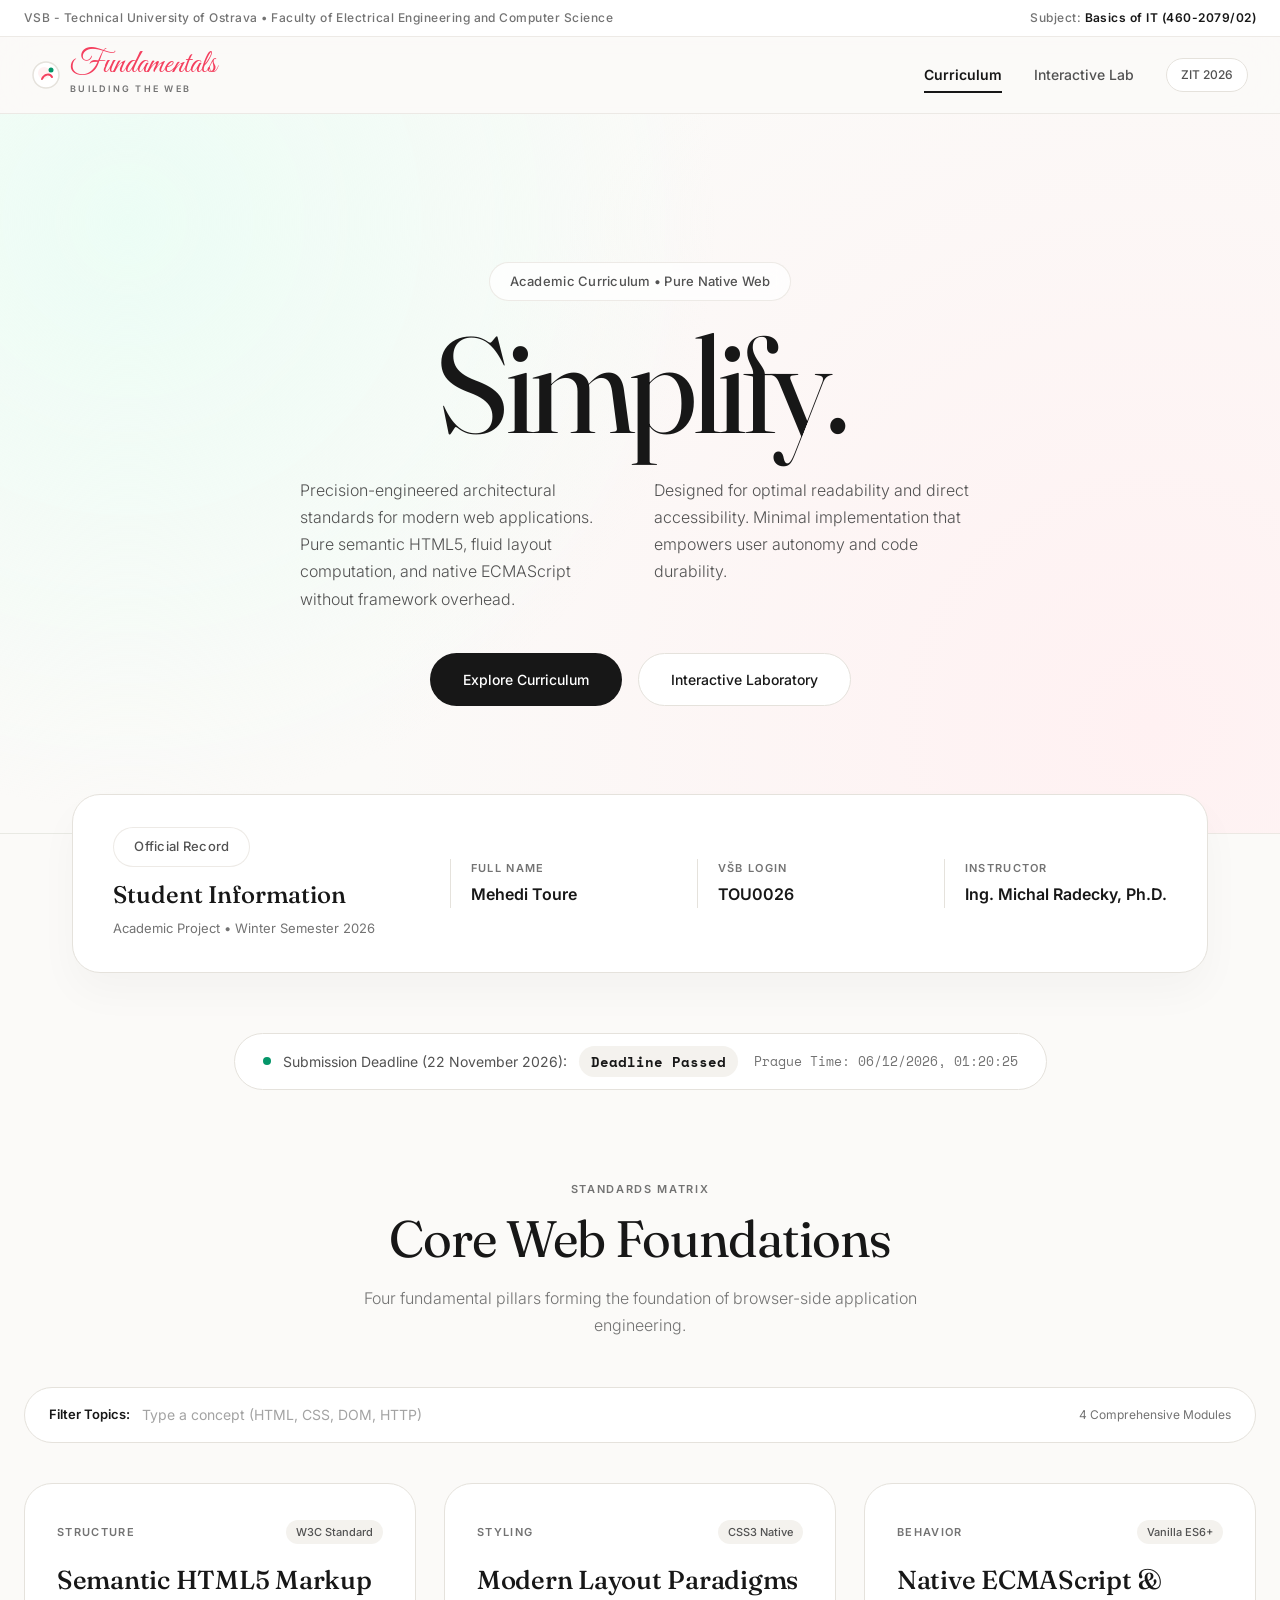
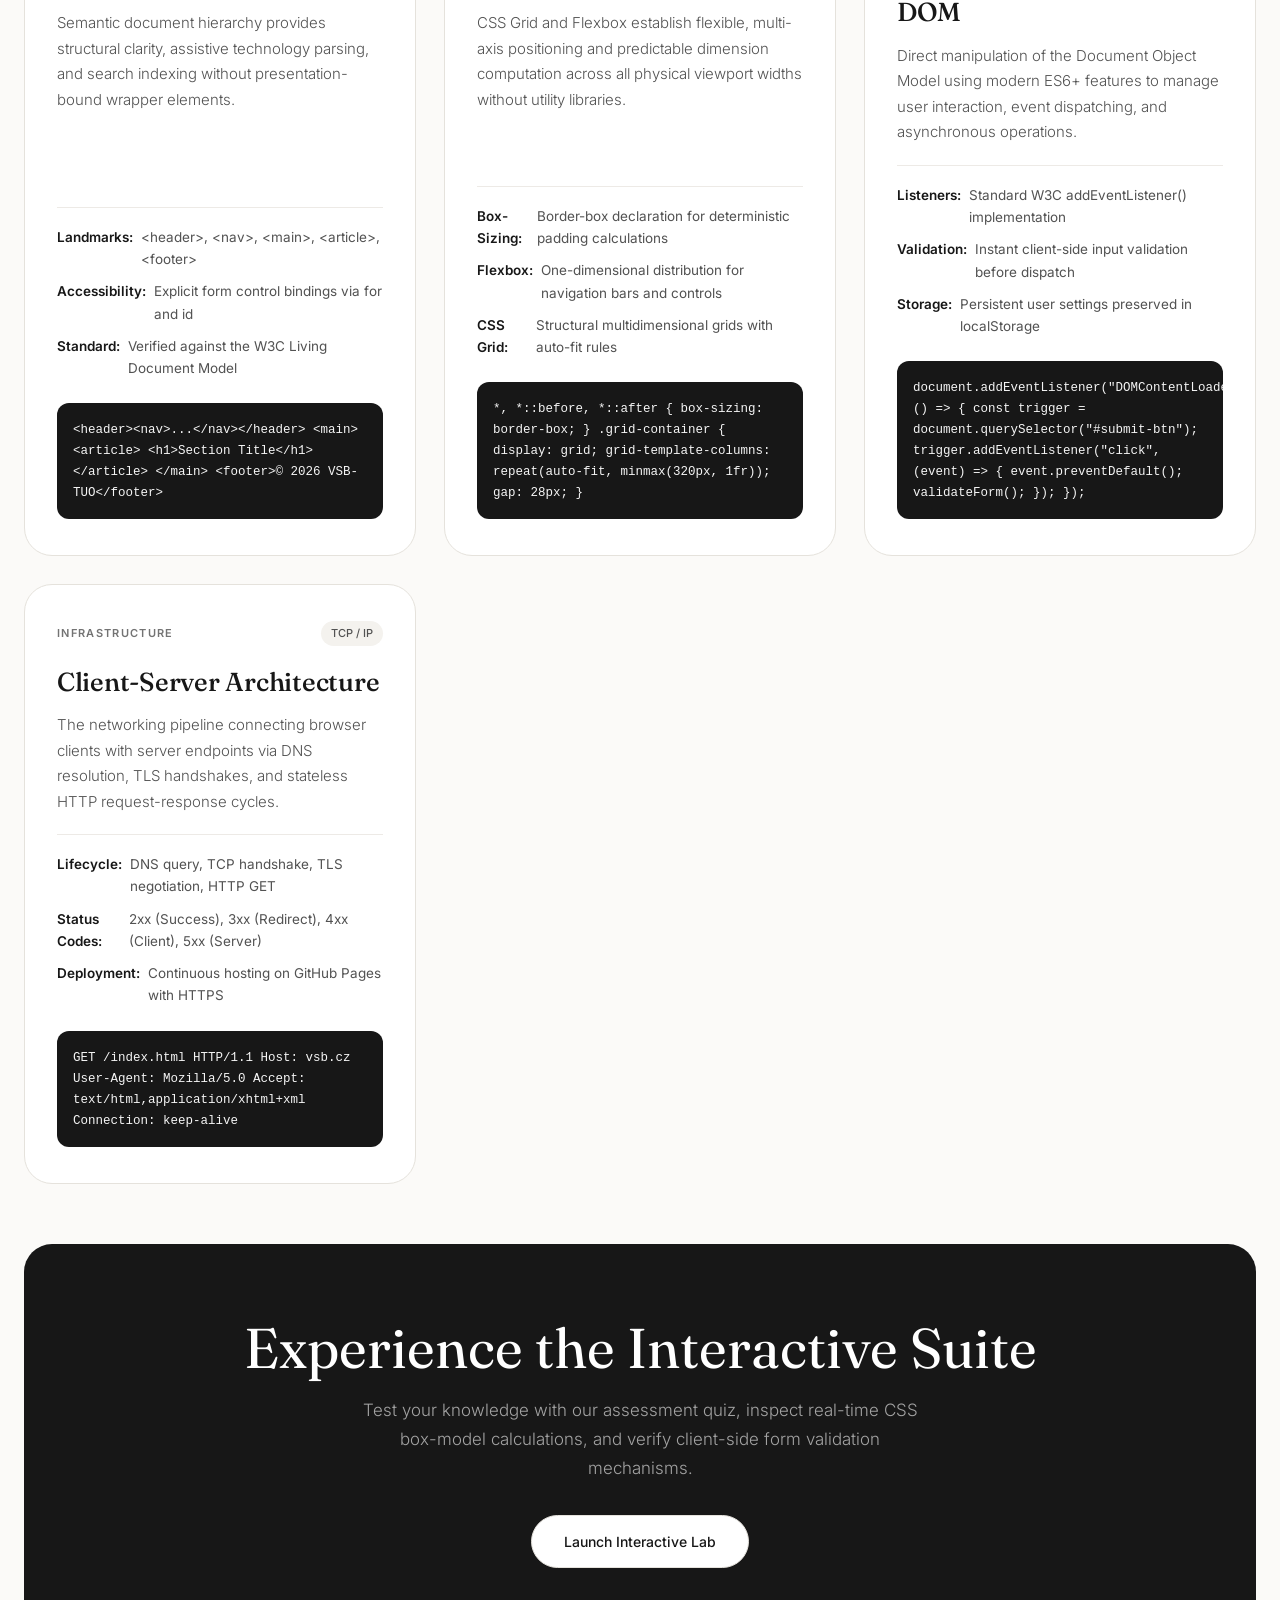
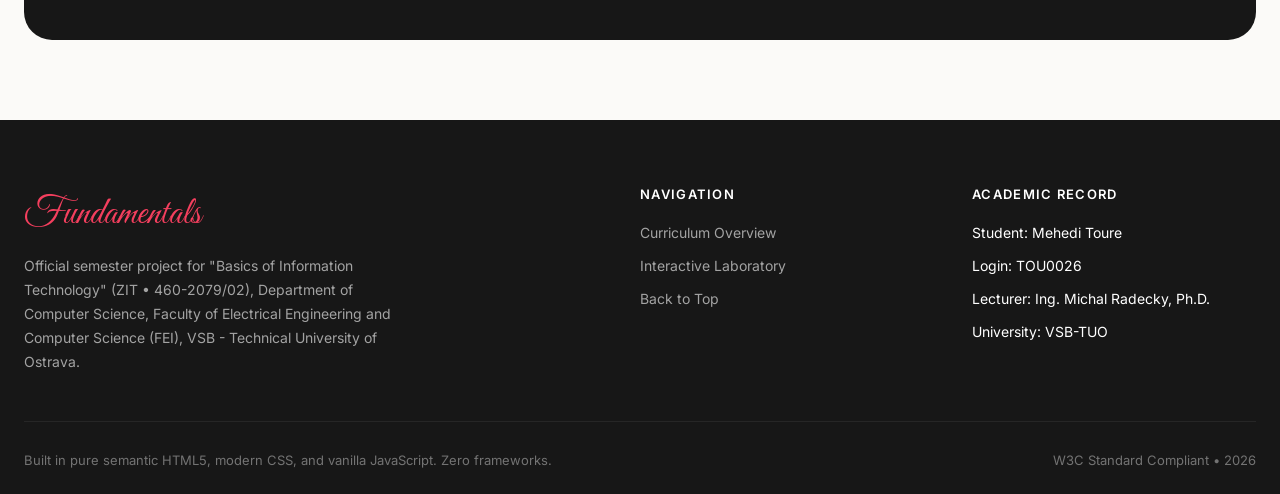
==== commit cd82c358: "style: apply contemporary minimalist luxury editorial design without libraries" ====
--- a/index.html
+++ b/index.html
@@ -5,137 +5,158 @@
   <meta name="viewport" content="width=device-width, initial-scale=1.0">
   <meta name="description" content="Academic reference on HTML5, CSS3, and JavaScript architecture for Basics of IT (ZIT 460-2079/02) at VSB-TUO. Student: Mehedi Toure (TOU0026).">
   <meta name="author" content="Mehedi Toure (TOU0026)">
-  <title>Web Fundamentals | ZIT 460-2079/02 | VSB-TUO</title>
+  <title>Web Fundamentals • ZIT 460-2079/02 | VSB-TUO</title>
   <link rel="icon" type="image/svg+xml" href="assets/favicon.svg">
   <link rel="stylesheet" href="css/style.css">
 </head>
 <body>
 
-  <!-- Top Institutional Bar -->
-  <aside class="header-top-bar" aria-label="Course Header">
-    <span>VSB - TECHNICAL UNIVERSITY OF OSTRAVA &bull; FEI</span>
-    <span>COURSE CODE: 460-2079/02 (ZIT)</span>
+  <!-- Custom Cursor Follower -->
+  <div id="cursor-follower" aria-hidden="true"></div>
+
+  <!-- Top Subtle Institutional Bar -->
+  <aside class="top-institutional-bar" aria-label="Course Header">
+    <span>VSB - Technical University of Ostrava &bull; Faculty of Electrical Engineering and Computer Science</span>
+    <span>Subject: <strong>Basics of IT (460-2079/02)</strong></span>
   </aside>
 
-  <!-- Site Header & Navigation -->
+  <!-- Sticky Glassmorphic Header -->
   <header class="site-header">
     <div class="nav-container">
-      <a href="index.html" class="brand" aria-label="Web Fundamentals Home">
-        <svg viewBox="0 0 32 32" width="24" height="24" aria-hidden="true">
-          <rect width="32" height="32" fill="#0A0A0A"/>
-          <rect width="32" height="4" fill="#EF4444"/>
-          <path d="M8 11L13 16L8 21" stroke="#FAFAFA" stroke-width="2" fill="none"/>
-          <path d="M24 11L19 16L24 21" stroke="#FAFAFA" stroke-width="2" fill="none"/>
-        </svg>
-        <span class="brand-title">WEB FUNDAMENTALS</span>
-        <span class="brand-badge">ACADEMIC DISPATCH</span>
-      </a>
+      <div class="brand-wrapper">
+        <a href="index.html" class="brand-logo" aria-label="Web Fundamentals Home">
+          <svg viewBox="0 0 28 28" width="28" height="28" fill="none" aria-hidden="true">
+            <circle cx="14" cy="14" r="13" stroke="#e5e2dc" stroke-width="1.5" fill="#ffffff"/>
+            <circle cx="12" cy="12" r="6" fill="#fff1f2"/>
+            <path d="M10 18C12 13 18 12 20 16" stroke="#f43f5e" stroke-width="2" stroke-linecap="round"/>
+            <circle cx="19" cy="9" r="2.5" fill="#059669"/>
+          </svg>
+          <div class="brand-title-group">
+            <span class="brand-script">Fundamentals</span>
+            <span class="brand-subtext">Building the Web</span>
+          </div>
+        </a>
+      </div>
 
       <button id="nav-toggle" class="nav-toggle" aria-label="Toggle Navigation Menu" aria-expanded="false">
-        MENU
+        Menu
       </button>
 
       <nav id="site-nav" class="site-nav" aria-label="Primary Navigation">
-        <a href="index.html" class="nav-link active">Home & Guides</a>
-        <a href="interactive.html" class="nav-link">Interactive Lab & Quiz</a>
+        <a href="index.html" class="nav-link active">Curriculum</a>
+        <a href="interactive.html" class="nav-link">Interactive Lab</a>
+        <div class="nav-actions">
+          <span class="pill-badge">ZIT 2026</span>
+        </div>
       </nav>
     </div>
   </header>
 
-  <!-- Hero Editorial Section -->
-  <section class="hero-editorial" aria-labelledby="hero-display-headline">
-    <div class="hero-editorial-inner">
-      <div class="hero-main-col">
-        <span class="overline hero-overline">Curriculum Dossier &bull; Building the Web</span>
-        <h1 id="hero-display-headline" class="display-title">
-          Foundations of Web Architecture.
-        </h1>
-        <p class="body-large">
-          Authoritative technical breakdown of semantic HTML5 structures, modern CSS layout models, and vanilla ECMAScript protocols engineered without extraneous framework dependencies.
-        </p>
-        <div class="hero-meta-bar">
-          <span class="meta-tag">Course: ZIT (460-2079/02)</span>
-          <span class="meta-tag">Lecturer: Ing. Michal Radecky, Ph.D.</span>
-          <span class="meta-tag">Semester: Winter 2026/2027</span>
-        </div>
-      </div>
-
-      <!-- Student Credentials Card -->
-      <aside class="aside-dossier" aria-label="Student Credentials">
-        <div class="dossier-header">
-          <span class="overline">Official Identification</span>
-          <h2 class="dossier-title">Student File</h2>
-        </div>
-        <div class="dossier-grid">
-          <div class="dossier-entry">
-            <div class="dossier-label">Student Name</div>
-            <div class="dossier-value">Mehedi Toure</div>
-          </div>
-          <div class="dossier-entry">
-            <div class="dossier-label">VŠB Login</div>
-            <div class="dossier-value">TOU0026</div>
-          </div>
-          <div class="dossier-entry">
-            <div class="dossier-label">Subject Code</div>
-            <div class="dossier-value">460-2079/02 (ZIT)</div>
-          </div>
-          <div class="dossier-entry">
-            <div class="dossier-label">Academic Institution</div>
-            <div class="dossier-value">FEI / VŠB-TUO Ostrava</div>
-          </div>
-        </div>
-      </aside>
+  <!-- Hero Section -->
+  <section class="hero" aria-labelledby="hero-title">
+    <div class="hero-content">
+      <div class="hero-badge-container">
+        <span class="hero-pill">Academic Curriculum &bull; Pure Native Web</span>
+      </div>
+
+      <h1 id="hero-title" class="hero-display-title">
+        Simplify.
+      </h1>
+
+      <div class="hero-lead-grid">
+        <p>
+          Precision-engineered architectural standards for modern web applications. Pure semantic HTML5, fluid layout computation, and native ECMAScript without framework overhead.
+        </p>
+        <p>
+          Designed for optimal readability and direct accessibility. Minimal implementation that empowers user autonomy and code durability.
+        </p>
+      </div>
+
+      <div class="hero-buttons">
+        <a href="#curriculum-section" class="btn btn-dark">Explore Curriculum</a>
+        <a href="interactive.html" class="btn btn-light">Interactive Laboratory</a>
+      </div>
     </div>
   </section>
 
-  <!-- Main Content Layout -->
-  <main class="container">
-
-    <!-- Editorial Real-time Ticker -->
-    <section class="editorial-ticker" aria-label="Submission Countdown">
+  <!-- Student Credentials Banner Card -->
+  <section class="student-banner-wrap" aria-label="Student Identification">
+    <div class="student-card">
+      <div class="student-heading-col">
+        <span class="hero-pill" style="margin-bottom: 8px;">Official Record</span>
+        <h3>Student Information</h3>
+        <p>Academic Project &bull; Winter Semester 2026</p>
+      </div>
+      <div class="student-data-item">
+        <div class="student-data-label">Full Name</div>
+        <div class="student-data-val">Mehedi Toure</div>
+      </div>
+      <div class="student-data-item">
+        <div class="student-data-label">VŠB Login</div>
+        <div class="student-data-val">TOU0026</div>
+      </div>
+      <div class="student-data-item">
+        <div class="student-data-label">Instructor</div>
+        <div class="student-data-val">Ing. Michal Radecky, Ph.D.</div>
+      </div>
+    </div>
+  </section>
+
+  <!-- Real-time Status Bar (Ticker) -->
+  <section class="ticker-section" aria-label="Submission Timers">
+    <div class="ticker-bar">
       <div class="ticker-left">
-        <span class="ticker-title">Mandatory Submission Deadline:</span>
+        <span class="ticker-dot" aria-hidden="true"></span>
+        <span>Submission Deadline (22 November 2026):</span>
         <span id="deadline-countdown" class="countdown-digits">Calculating...</span>
       </div>
       <div class="clock-digits">
         <span id="prague-clock">Prague Time: Synchronizing...</span>
       </div>
-    </section>
-
-    <!-- Section Headline -->
-    <div class="section-headline-group">
-      <div>
-        <span class="overline">Technical Specifications</span>
-        <h2 class="headline">Core Architectural Pillars</h2>
-      </div>
-      <span class="caption">Standard W3C &bull; Pure Native Stack</span>
-    </div>
-
-    <!-- Search Input -->
-    <div class="search-wrapper">
-      <input type="text" id="search-input" class="editorial-input" placeholder="Search syllabus topics (e.g., HTML, CSS, DOM, HTTP)..." aria-label="Filter curriculum topics">
-    </div>
-
-    <!-- Editorial Cards Grid -->
+    </div>
+  </section>
+
+  <!-- Curriculum Core Content -->
+  <main class="container" id="curriculum-section">
+
+    <div class="section-head">
+      <span class="section-badge">Standards Matrix</span>
+      <h2 class="section-title">Core Web Foundations</h2>
+      <p class="section-subtitle">
+        Four fundamental pillars forming the foundation of browser-side application engineering.
+      </p>
+    </div>
+
+    <!-- Filter & Search Bar -->
+    <div class="filter-container">
+      <div style="display: flex; align-items: center; gap: 12px;">
+        <span style="font-size: 13px; font-weight: 600; color: var(--text-primary);">Filter Topics:</span>
+        <input type="text" id="search-input" class="filter-input" placeholder="Type a concept (HTML, CSS, DOM, HTTP)..." aria-label="Filter technical cards">
+      </div>
+      <div style="font-size: 12px; color: var(--text-muted);">
+        4 Comprehensive Modules
+      </div>
+    </div>
+
+    <!-- Cards Grid -->
     <div class="editorial-grid">
 
       <!-- Card 1 -->
-      <article class="editorial-card featured" data-topic="html semantic structure accessibility w3c">
-        <div class="card-header-bar">
-          <span class="overline">Specification 01</span>
-          <span class="card-index">HTML5 / DOM</span>
-        </div>
-        <h3 class="subhead">Semantic HTML5 Structure</h3>
-        <p>
-          Semantic document architecture communicates structural intent, content hierarchy, and native accessibility parameters directly to user agents without presentation-driven wrappers.
-        </p>
-        <ul class="editorial-list">
-          <li><strong>Document Landmarks:</strong> &lt;header&gt;, &lt;nav&gt;, &lt;main&gt;, &lt;article&gt;, &lt;aside&gt;, &lt;footer&gt;</li>
-          <li><strong>Accessible Forms:</strong> Strict programmatic labeling via paired for/id bindings</li>
-          <li><strong>Validation:</strong> Syntactic compliance verified against the official W3C Living Standard</li>
-        </ul>
-        <div class="editorial-code">
-          <div class="code-title">Document Outline Pattern</div>
+      <article class="luxury-card" data-topic="html semantic structure accessibility w3c">
+        <div class="card-top-meta">
+          <span class="card-category">Structure</span>
+          <span class="card-pill-tag">W3C Standard</span>
+        </div>
+        <h3>Semantic HTML5 Markup</h3>
+        <p>
+          Semantic document hierarchy provides structural clarity, assistive technology parsing, and search indexing without presentation-bound wrapper elements.
+        </p>
+        <ul class="spec-list">
+          <li><strong>Landmarks:</strong> &lt;header&gt;, &lt;nav&gt;, &lt;main&gt;, &lt;article&gt;, &lt;footer&gt;</li>
+          <li><strong>Accessibility:</strong> Explicit form control bindings via for and id</li>
+          <li><strong>Standard:</strong> Verified against the W3C Living Document Model</li>
+        </ul>
+        <div class="code-snippet">
           <code>&lt;header&gt;&lt;nav&gt;...&lt;/nav&gt;&lt;/header&gt;
 &lt;main&gt;
   &lt;article&gt;
@@ -147,80 +168,74 @@
       </article>
 
       <!-- Card 2 -->
-      <article class="editorial-card" data-topic="css box-model flexbox grid responsive viewport">
-        <div class="card-header-bar">
-          <span class="overline">Specification 02</span>
-          <span class="card-index">CSS3 / LAYOUT</span>
-        </div>
-        <h3 class="subhead">Modern CSS Layout Paradigms</h3>
-        <p>
-          CSS Grid and Flexbox supply multi-axis positioning and predictable dimension computation across all physical viewport widths without third-party frameworks.
-        </p>
-        <ul class="editorial-list">
-          <li><strong>Box-Sizing:</strong> Border-box declaration for deterministic padding and border mathematics</li>
-          <li><strong>Flexbox:</strong> One-dimensional linear distribution for navigation bars and controls</li>
-          <li><strong>CSS Grid:</strong> Two-dimensional structural layouts utilizing repeat(auto-fit, minmax(...))</li>
-          <li><strong>CSS Variables:</strong> Centralized design tokens for sharp editorial consistency</li>
-        </ul>
-        <div class="editorial-code">
-          <div class="code-title">Box Model & Grid Rules</div>
+      <article class="luxury-card" data-topic="css box-model flexbox grid responsive viewport">
+        <div class="card-top-meta">
+          <span class="card-category">Styling</span>
+          <span class="card-pill-tag">CSS3 Native</span>
+        </div>
+        <h3>Modern Layout Paradigms</h3>
+        <p>
+          CSS Grid and Flexbox establish flexible, multi-axis positioning and predictable dimension computation across all physical viewport widths without utility libraries.
+        </p>
+        <ul class="spec-list">
+          <li><strong>Box-Sizing:</strong> Border-box declaration for deterministic padding calculations</li>
+          <li><strong>Flexbox:</strong> One-dimensional distribution for navigation bars and controls</li>
+          <li><strong>CSS Grid:</strong> Structural multidimensional grids with auto-fit rules</li>
+        </ul>
+        <div class="code-snippet">
           <code>*, *::before, *::after {
   box-sizing: border-box;
 }
-.editorial-grid {
+.grid-container {
   display: grid;
   grid-template-columns: repeat(auto-fit, minmax(320px, 1fr));
-  gap: 24px;
+  gap: 28px;
 }</code>
         </div>
       </article>
 
       <!-- Card 3 -->
-      <article class="editorial-card" data-topic="javascript es6 dom events fetch api">
-        <div class="card-header-bar">
-          <span class="overline">Specification 03</span>
-          <span class="card-index">ECMASCRIPT / DOM</span>
-        </div>
-        <h3 class="subhead">Native ECMAScript & DOM</h3>
-        <p>
-          Direct manipulation of the Document Object Model using modern ES6+ paradigms to orchestrate user interactions, state transitions, and form validation routines.
-        </p>
-        <ul class="editorial-list">
-          <li><strong>Event Handling:</strong> Non-intrusive addEventListener() patterns</li>
-          <li><strong>Client Validation:</strong> Immediate constraint verification prior to HTTP dispatch</li>
-          <li><strong>Persistent State:</strong> Client-side storage via browser localStorage</li>
-          <li><strong>Precision Timers:</strong> High-resolution setInterval cycles for live clocks and counters</li>
-        </ul>
-        <div class="editorial-code">
-          <div class="code-title">Event Registration</div>
+      <article class="luxury-card" data-topic="javascript es6 dom events fetch api">
+        <div class="card-top-meta">
+          <span class="card-category">Behavior</span>
+          <span class="card-pill-tag">Vanilla ES6+</span>
+        </div>
+        <h3>Native ECMAScript & DOM</h3>
+        <p>
+          Direct manipulation of the Document Object Model using modern ES6+ features to manage user interaction, event dispatching, and asynchronous operations.
+        </p>
+        <ul class="spec-list">
+          <li><strong>Listeners:</strong> Standard W3C addEventListener() implementation</li>
+          <li><strong>Validation:</strong> Instant client-side input validation before dispatch</li>
+          <li><strong>Storage:</strong> Persistent user settings preserved in localStorage</li>
+        </ul>
+        <div class="code-snippet">
           <code>document.addEventListener("DOMContentLoaded", () => {
   const trigger = document.querySelector("#submit-btn");
   trigger.addEventListener("click", (event) => {
     event.preventDefault();
-    verifyFormIntegrity();
+    validateForm();
   });
 });</code>
         </div>
       </article>
 
       <!-- Card 4 -->
-      <article class="editorial-card" data-topic="http https protocol dns client-server architecture">
-        <div class="card-header-bar">
-          <span class="overline">Specification 04</span>
-          <span class="card-index">NETWORKING / HTTP</span>
-        </div>
-        <h3 class="subhead">Client-Server Pipeline</h3>
-        <p>
-          The networking foundation connecting the browser runtime to host infrastructures across DNS resolution, TLS handshakes, and stateless HTTP request-response cycles.
-        </p>
-        <ul class="editorial-list">
-          <li><strong>Lifecycle:</strong> DNS query, TCP three-way handshake, TLS negotiation, HTTP GET</li>
-          <li><strong>Status Protocol:</strong> 2xx (Success), 3xx (Redirect), 4xx (Client Error), 5xx (Server Error)</li>
-          <li><strong>Performance:</strong> Lightweight asset footprints and geometric SVG rendering</li>
-          <li><strong>Deployment:</strong> Continuous delivery via GitHub Pages and Vercel hosting</li>
-        </ul>
-        <div class="editorial-code">
-          <div class="code-title">HTTP Request Envelope</div>
+      <article class="luxury-card" data-topic="http https protocol dns client-server architecture">
+        <div class="card-top-meta">
+          <span class="card-category">Infrastructure</span>
+          <span class="card-pill-tag">TCP / IP</span>
+        </div>
+        <h3>Client-Server Architecture</h3>
+        <p>
+          The networking pipeline connecting browser clients with server endpoints via DNS resolution, TLS handshakes, and stateless HTTP request-response cycles.
+        </p>
+        <ul class="spec-list">
+          <li><strong>Lifecycle:</strong> DNS query, TCP handshake, TLS negotiation, HTTP GET</li>
+          <li><strong>Status Codes:</strong> 2xx (Success), 3xx (Redirect), 4xx (Client), 5xx (Server)</li>
+          <li><strong>Deployment:</strong> Continuous hosting on GitHub Pages with HTTPS</li>
+        </ul>
+        <div class="code-snippet">
           <code>GET /index.html HTTP/1.1
 Host: vsb.cz
 User-Agent: Mozilla/5.0
@@ -231,52 +246,52 @@
 
     </div>
 
-    <!-- Editorial Pull-Quote / Action Block -->
-    <section class="pull-quote" aria-labelledby="pq-title">
-      <span class="overline">Practical Examination</span>
-      <p id="pq-title" class="body-large">
-        "Theoretical knowledge of web infrastructure achieves practical completion only when subjected to interactive verification and real-time execution."
+    <!-- Call to Action Banner -->
+    <section class="cta-banner" aria-labelledby="cta-heading">
+      <h2 id="cta-heading">Experience the Interactive Suite</h2>
+      <p>
+        Test your knowledge with our assessment quiz, inspect real-time CSS box-model calculations, and verify client-side form validation mechanisms.
       </p>
-      <div style="margin-top: 16px;">
-        <a href="interactive.html" class="btn btn-primary">Proceed to Interactive Lab & Quiz</a>
-      </div>
+      <a href="interactive.html" class="btn btn-light" style="background-color: #ffffff; color: #171717;">
+        Launch Interactive Lab
+      </a>
     </section>
 
   </main>
 
   <!-- Site Footer -->
   <footer class="site-footer">
-    <div class="footer-grid">
+    <div class="footer-inner">
       <div>
-        <div class="footer-brand-title">WEB FUNDAMENTALS</div>
-        <p class="footer-summary">
-          Mandatory semester project for "Basics of Information Technology" (ZIT — code 460-2079/02), Department of Computer Science, Faculty of Electrical Engineering and Computer Science (FEI), VSB - Technical University of Ostrava.
+        <span class="footer-brand-script">Fundamentals</span>
+        <p class="footer-desc">
+          Official semester project for "Basics of Information Technology" (ZIT &bull; 460-2079/02), Department of Computer Science, Faculty of Electrical Engineering and Computer Science (FEI), VSB - Technical University of Ostrava.
         </p>
       </div>
 
       <div>
-        <div class="footer-heading">Navigation</div>
-        <ul class="footer-list">
-          <li><a href="index.html">Home & Core Modules</a></li>
-          <li><a href="interactive.html">Interactive Lab & Quiz</a></li>
-          <li><a href="#hero-display-headline">Back to Top</a></li>
+        <h4 class="footer-col-title">Navigation</h4>
+        <ul class="footer-link-list">
+          <li><a href="index.html">Curriculum Overview</a></li>
+          <li><a href="interactive.html">Interactive Laboratory</a></li>
+          <li><a href="#hero-title">Back to Top</a></li>
         </ul>
       </div>
 
       <div>
-        <div class="footer-heading">Academic Record</div>
-        <ul class="footer-list">
+        <h4 class="footer-col-title">Academic Record</h4>
+        <ul class="footer-link-list">
           <li>Student: Mehedi Toure</li>
           <li>Login: TOU0026</li>
-          <li>Instructor: Ing. Michal Radecky, Ph.D.</li>
-          <li>Institution: VSB-TUO</li>
-        </ul>
-      </div>
-    </div>
-
-    <div class="footer-legal-bar">
+          <li>Lecturer: Ing. Michal Radecky, Ph.D.</li>
+          <li>University: VSB-TUO</li>
+        </ul>
+      </div>
+    </div>
+
+    <div class="footer-bottom-bar">
       <span>Built in pure semantic HTML5, modern CSS, and vanilla JavaScript. Zero frameworks.</span>
-      <span>SDM Editorial Standard &bull; W3C Compliant &bull; 2026</span>
+      <span>W3C Standard Compliant &bull; 2026</span>
     </div>
   </footer>
 
--- a/css/style.css
+++ b/css/style.css
@@ -1,989 +1,1059 @@
 /* ==========================================================================
-   SDM Editorial Design System
-   High-contrast, authoritative, educational editorial design system.
+   Minimalist Luxury Editorial Design
+   Inspired by contemporary high-end typographic minimalism (Fraunces + Inter)
+   100% Pure Vanilla CSS (Zero Tailwind, Zero Frameworks)
    Project: Web Fundamentals - ZIT (460-2079/02) - VSB-TUO
-   Student: Mehedi Toure (TOU0026)
+   Student: Mehedi Touré (TOU0026)
    ========================================================================== */
 
-@import url('https://fonts.googleapis.com/css2?family=Archivo+Black&family=Space+Mono:ital,wght@0,400;0,700;1,400&family=Work+Sans:ital,wght@0,400;0,500;0,600;0,700;1,400&display=swap');
+@import url('https://fonts.googleapis.com/css2?family=Fraunces:opsz,wght@9..144,300;9..144,400;9..144,500;9..144,600&family=Great+Vibes&family=Inter:wght@300;400;500;600;700&family=Space+Mono:wght@400;700&display=swap');
 
 :root {
-  /* Brand Palette */
-  --color-primary: #0A0A0A;
-  --color-secondary: #EF4444;
-  --color-tertiary: #FAFAFA;
-
-  /* Surface Palette */
-  --color-bg: #FAFAFA;
-  --color-surface: #F5F5F5;
-  --color-surface-raised: #E5E5E5;
-
-  /* Content Palette */
-  --color-text-primary: #0A0A0A;
-  --color-text-secondary: #525252;
-  --color-text-tertiary: #A3A3A3;
-
-  /* Border Palette */
-  --color-border-subtle: #E5E5E5;
-  --color-border-medium: #D4D4D4;
-  --color-border-strong: #0A0A0A;
-
-  /* Semantic Colors */
-  --color-success: #16A34A;
-  --color-warning: #CA8A04;
-  --color-error: #EF4444;
-  --color-info: #0A0A0A;
+  /* Surface & Base */
+  --bg-main: #fbfaf8;
+  --bg-surface: #ffffff;
+  --bg-surface-subtle: #f4f2ee;
+  --bg-card: #ffffff;
+  
+  /* Text */
+  --text-primary: #171717;
+  --text-secondary: #525252;
+  --text-muted: #737373;
+  --text-faint: #a3a3a3;
+
+  /* Borders & Dividers */
+  --border-subtle: rgba(229, 226, 220, 0.7);
+  --border-medium: #e5e2dc;
+  --border-strong: #171717;
+
+  /* Editorial Accents */
+  --accent-rose: #f43f5e;
+  --accent-rose-soft: #fff1f2;
+  --accent-emerald: #059669;
+  --accent-emerald-soft: #ecfdf5;
 
   /* Typography Stacks */
-  --font-display: "Archivo Black", Impact, "Arial Black", sans-serif;
-  --font-body: "Work Sans", -apple-system, "Segoe UI", Helvetica, sans-serif;
-  --font-mono: "Space Mono", "Courier New", Consolas, monospace;
-
-  /* Layout */
-  --max-width: 1200px;
-  --border-radius: 0px;
-  --focus-ring: 0 0 0 2px #FAFAFA, 0 0 0 4px #0A0A0A;
-}
-
-/* Base Reset & Geometric Precision */
+  --font-serif: "Fraunces", Georgia, "Times New Roman", serif;
+  --font-sans: "Inter", -apple-system, BlinkMacSystemFont, "Segoe UI", Roboto, sans-serif;
+  --font-script: "Great Vibes", cursive;
+  --font-mono: "Space Mono", Menlo, Consolas, monospace;
+
+  /* Geometry */
+  --max-width: 1280px;
+  --radius-pill: 9999px;
+  --radius-card: 28px;
+  --radius-sm: 12px;
+
+  /* Transitions */
+  --ease-smooth: cubic-bezier(0.16, 1, 0.3, 1);
+}
+
+/* Reset */
 *, *::before, *::after {
   box-sizing: border-box;
   margin: 0;
   padding: 0;
-  border-radius: 0 !important;
-  box-shadow: none !important;
 }
 
 html {
-  font-family: var(--font-body);
+  font-family: var(--font-sans);
   font-size: 16px;
-  line-height: 1.70;
-  color: var(--color-text-primary);
-  background-color: var(--color-bg);
+  line-height: 1.65;
+  color: var(--text-primary);
+  background-color: var(--bg-main);
   scroll-behavior: smooth;
   -webkit-font-smoothing: antialiased;
+  -moz-osx-font-smoothing: grayscale;
 }
 
 body {
   min-height: 100vh;
   display: flex;
   flex-direction: column;
-  background-color: var(--color-bg);
+  background-color: var(--bg-main);
+  overflow-x: hidden;
+}
+
+/* Custom Interactive Cursor Follower */
+#cursor-follower {
+  position: fixed;
+  width: 22px;
+  height: 22px;
+  background-color: rgba(0, 0, 0, 0.25);
+  border-radius: var(--radius-pill);
+  pointer-events: none;
+  z-index: 9999;
+  mix-blend-mode: difference;
+  transform: translate(-50%, -50%);
+  transition: transform 0.15s ease-out, width 0.2s ease, height 0.2s ease, background-color 0.2s ease;
+  left: -100px;
+  top: -100px;
+}
+
+@media (max-width: 768px) {
+  #cursor-follower {
+    display: none;
+  }
 }
 
 a {
-  color: var(--color-primary);
-  text-decoration: underline;
-  text-decoration-thickness: 1px;
-  text-underline-offset: 3px;
-  transition: color 0.15s ease;
-}
-
-a:hover {
-  color: var(--color-secondary);
-}
-
-a:focus-visible, button:focus-visible, input:focus-visible, select:focus-visible, textarea:focus-visible {
-  outline: none;
-  box-shadow: var(--focus-ring) !important;
-}
-
-/* Typography Hierarchy */
-.display-title {
-  font-family: var(--font-display);
-  font-size: clamp(34px, 5vw, 56px);
-  font-weight: 400;
-  line-height: 1.05;
-  letter-spacing: -0.03em;
-  color: var(--color-text-primary);
-  text-transform: none;
-}
-
-.headline {
-  font-family: var(--font-display);
-  font-size: clamp(26px, 3.5vw, 38px);
-  font-weight: 400;
-  line-height: 1.10;
-  letter-spacing: -0.02em;
-  color: var(--color-text-primary);
-}
-
-.subhead {
-  font-family: var(--font-display);
-  font-size: clamp(20px, 2.5vw, 24px);
-  font-weight: 400;
-  line-height: 1.20;
-  letter-spacing: -0.01em;
-  color: var(--color-text-primary);
-}
-
-.body-large {
-  font-family: var(--font-body);
-  font-size: 20px;
-  font-weight: 400;
-  line-height: 1.65;
-  color: var(--color-text-secondary);
-}
-
-.body-regular {
-  font-family: var(--font-body);
-  font-size: 16px;
-  font-weight: 400;
-  line-height: 1.70;
-  color: var(--color-text-primary);
-}
-
-.body-small {
-  font-family: var(--font-body);
-  font-size: 14px;
-  font-weight: 400;
-  line-height: 1.60;
-  color: var(--color-text-secondary);
-}
-
-.caption {
-  font-family: var(--font-body);
+  color: inherit;
+  text-decoration: none;
+  transition: color 0.2s ease, opacity 0.2s ease;
+}
+
+/* Top Subtle Bar */
+.top-institutional-bar {
+  background-color: var(--bg-surface);
+  border-bottom: 1px solid var(--border-subtle);
+  padding: 8px 24px;
   font-size: 12px;
   font-weight: 500;
-  line-height: 1.50;
-  letter-spacing: 0.01em;
-  color: var(--color-text-secondary);
-}
-
-.overline {
-  font-family: var(--font-body);
-  font-size: 11px;
-  font-weight: 700;
-  line-height: 1.40;
-  letter-spacing: 0.12em;
-  text-transform: uppercase;
-  color: var(--color-primary);
-  display: block;
-}
-
-/* Site Header */
+  color: var(--text-muted);
+  display: flex;
+  justify-content: space-between;
+  align-items: center;
+  letter-spacing: 0.04em;
+}
+
+.top-institutional-bar span strong {
+  color: var(--text-primary);
+  font-weight: 600;
+}
+
+/* Glassmorphic Navigation */
 .site-header {
   position: sticky;
   top: 0;
-  z-index: 100;
-  background-color: var(--color-tertiary);
-  border-bottom: 2px solid var(--color-border-strong);
-}
-
-.header-top-bar {
-  background-color: var(--color-primary);
-  color: var(--color-tertiary);
-  font-family: var(--font-mono);
-  font-size: 11px;
-  letter-spacing: 0.05em;
-  padding: 4px 16px;
-  display: flex;
-  justify-content: space-between;
-  align-items: center;
-}
-
-.header-top-bar a {
-  color: var(--color-tertiary);
-  text-decoration: none;
+  z-index: 50;
+  background-color: rgba(251, 250, 248, 0.85);
+  backdrop-filter: blur(20px);
+  -webkit-backdrop-filter: blur(20px);
+  border-bottom: 1px solid var(--border-subtle);
+  transition: background-color 0.3s ease;
 }
 
 .nav-container {
   max-width: var(--max-width);
   margin: 0 auto;
-  padding: 0 16px;
+  padding: 16px 32px;
   display: flex;
   align-items: center;
   justify-content: space-between;
-  height: 64px;
-}
-
-.brand {
+  gap: 24px;
+}
+
+.brand-wrapper {
+  display: flex;
+  align-items: center;
+  gap: 16px;
+}
+
+.brand-logo {
+  display: flex;
+  align-items: center;
+  gap: 10px;
+  text-decoration: none;
+}
+
+.brand-title-group {
+  display: flex;
+  flex-direction: column;
+}
+
+.brand-script {
+  font-family: var(--font-script);
+  font-size: 32px;
+  color: var(--accent-rose);
+  line-height: 0.8;
+  padding-right: 4px;
+}
+
+.brand-subtext {
+  font-size: 9px;
+  letter-spacing: 0.25em;
+  text-transform: uppercase;
+  color: var(--text-muted);
+  font-weight: 600;
+  margin-top: 4px;
+}
+
+.site-nav {
+  display: flex;
+  align-items: center;
+  gap: 32px;
+}
+
+.nav-link {
+  font-size: 14px;
+  font-weight: 500;
+  color: var(--text-secondary);
+  position: relative;
+  padding: 6px 0;
+  transition: color 0.3s ease;
+}
+
+.nav-link::after {
+  content: "";
+  position: absolute;
+  bottom: 0;
+  left: 0;
+  width: 0;
+  height: 2px;
+  background-color: var(--text-primary);
+  transition: width 0.3s var(--ease-smooth);
+}
+
+.nav-link:hover {
+  color: var(--text-primary);
+}
+
+.nav-link:hover::after,
+.nav-link.active::after {
+  width: 100%;
+}
+
+.nav-link.active {
+  color: var(--text-primary);
+  font-weight: 600;
+}
+
+.nav-actions {
   display: flex;
   align-items: center;
   gap: 12px;
-  text-decoration: none;
-  color: var(--color-primary);
-}
-
-.brand-title {
-  font-family: var(--font-display);
-  font-size: 22px;
-  letter-spacing: -0.02em;
-  line-height: 1;
-}
-
-.brand-badge {
-  font-family: var(--font-mono);
-  font-size: 11px;
-  font-weight: 700;
-  background-color: var(--color-primary);
-  color: var(--color-tertiary);
-  padding: 3px 6px;
-  text-transform: uppercase;
-}
-
-.site-nav {
-  display: flex;
-  align-items: center;
-  height: 100%;
-}
-
-.nav-link {
-  height: 64px;
+}
+
+.pill-badge {
   display: inline-flex;
   align-items: center;
-  padding: 0 18px;
-  font-family: var(--font-body);
-  font-size: 14px;
-  font-weight: 600;
-  color: var(--color-text-secondary);
-  text-decoration: none;
-  border-bottom: 3px solid transparent;
-  transition: all 0.15s ease;
-}
-
-.nav-link:hover {
-  color: var(--color-primary);
-  background-color: var(--color-surface);
-  text-decoration: none;
-}
-
-.nav-link.active {
-  color: var(--color-primary);
-  border-bottom: 3px solid var(--color-secondary);
-  font-weight: 700;
-  text-decoration: none;
+  gap: 6px;
+  padding: 6px 14px;
+  border-radius: var(--radius-pill);
+  background-color: var(--bg-surface);
+  border: 1px solid var(--border-medium);
+  font-size: 12px;
+  font-weight: 500;
+  color: var(--text-secondary);
 }
 
 .nav-toggle {
   display: none;
   background: transparent;
-  border: 2px solid var(--color-border-strong);
-  padding: 6px 10px;
+  border: 1px solid var(--border-medium);
+  padding: 8px 14px;
+  border-radius: var(--radius-pill);
   cursor: pointer;
+  font-size: 13px;
+  font-weight: 600;
+}
+
+/* Hero Section */
+.hero {
+  position: relative;
+  min-height: 80vh;
+  display: flex;
+  align-items: center;
+  justify-content: center;
+  padding: 80px 24px 60px 24px;
+  background: radial-gradient(circle at 10% 15%, #ecfdf5 0%, transparent 45%),
+              radial-gradient(circle at 90% 85%, #fff1f2 0%, var(--bg-main) 60%);
+  border-bottom: 1px solid var(--border-subtle);
+  text-align: center;
+}
+
+.hero-content {
+  max-width: 980px;
+  margin: 0 auto;
+}
+
+.hero-badge-container {
+  margin-bottom: 24px;
+}
+
+.hero-pill {
+  display: inline-block;
+  padding: 8px 20px;
+  background-color: rgba(255, 255, 255, 0.75);
+  backdrop-filter: blur(10px);
+  -webkit-backdrop-filter: blur(10px);
+  border: 1px solid var(--border-subtle);
+  border-radius: var(--radius-pill);
+  font-size: 13px;
+  font-weight: 500;
+  color: var(--text-secondary);
+  letter-spacing: 0.02em;
+}
+
+.hero-display-title {
+  font-family: var(--font-serif);
+  font-size: clamp(3.6rem, 11vw, 8.5rem);
+  font-weight: 400;
+  line-height: 0.88;
+  letter-spacing: -0.04em;
+  color: var(--text-primary);
+  margin-bottom: 32px;
+}
+
+.hero-lead-grid {
+  max-width: 680px;
+  margin: 0 auto 40px auto;
+  display: grid;
+  grid-template-columns: 1fr 1fr;
+  gap: 28px;
+  text-align: left;
+  font-size: 16px;
+  font-weight: 300;
+  color: var(--text-secondary);
+  line-height: 1.7;
+}
+
+.hero-buttons {
+  display: flex;
+  align-items: center;
+  justify-content: center;
+  gap: 16px;
+  flex-wrap: wrap;
+}
+
+/* Button Component */
+.btn {
+  display: inline-flex;
+  align-items: center;
+  justify-content: center;
+  gap: 8px;
+  padding: 14px 32px;
+  border-radius: var(--radius-pill);
+  font-size: 14px;
+  font-weight: 500;
+  cursor: pointer;
+  transition: all 0.3s var(--ease-smooth);
+  border: 1px solid transparent;
+  text-decoration: none;
+}
+
+.btn-dark {
+  background-color: var(--text-primary);
+  color: #ffffff;
+}
+
+.btn-dark:hover {
+  background-color: #262626;
+  transform: scale(1.03);
+}
+
+.btn-light {
+  background-color: var(--bg-surface);
+  color: var(--text-primary);
+  border-color: var(--border-medium);
+}
+
+.btn-light:hover {
+  background-color: #ffffff;
+  border-color: var(--text-primary);
+  transform: scale(1.03);
+}
+
+/* Student Record Feature Card */
+.student-banner-wrap {
+  max-width: var(--max-width);
+  margin: -40px auto 60px auto;
+  padding: 0 24px;
+  position: relative;
+  z-index: 10;
+}
+
+.student-card {
+  background-color: var(--bg-surface);
+  border: 1px solid var(--border-medium);
+  border-radius: var(--radius-card);
+  padding: 32px 40px;
+  display: grid;
+  grid-template-columns: 1.4fr repeat(3, 1fr);
+  gap: 24px;
+  align-items: center;
+  box-shadow: 0 20px 40px rgba(0, 0, 0, 0.03);
+}
+
+.student-heading-col h3 {
+  font-family: var(--font-serif);
+  font-size: 24px;
+  font-weight: 500;
+  margin-bottom: 4px;
+}
+
+.student-heading-col p {
+  font-size: 13px;
+  color: var(--text-muted);
+}
+
+.student-data-item {
+  border-left: 1px solid var(--border-medium);
+  padding-left: 20px;
+}
+
+.student-data-label {
+  font-size: 11px;
+  text-transform: uppercase;
+  letter-spacing: 0.12em;
+  color: var(--text-muted);
+  font-weight: 600;
+  margin-bottom: 4px;
+}
+
+.student-data-val {
+  font-size: 16px;
+  font-weight: 600;
+  color: var(--text-primary);
+}
+
+/* Real-time Ticker / Bar */
+.ticker-section {
+  max-width: var(--max-width);
+  margin: 0 auto 50px auto;
+  padding: 0 24px;
+}
+
+.ticker-bar {
+  background-color: var(--bg-surface);
+  border: 1px solid var(--border-medium);
+  border-radius: var(--radius-pill);
+  padding: 12px 28px;
+  display: flex;
+  align-items: center;
+  justify-content: space-between;
+  flex-wrap: wrap;
+  gap: 16px;
+}
+
+.ticker-left {
+  display: flex;
+  align-items: center;
+  gap: 12px;
+  font-size: 14px;
+  color: var(--text-secondary);
+}
+
+.ticker-dot {
+  width: 8px;
+  height: 8px;
+  border-radius: var(--radius-pill);
+  background-color: var(--accent-emerald);
+}
+
+.countdown-digits {
+  font-family: var(--font-mono);
+  font-size: 14px;
+  font-weight: 700;
+  color: var(--text-primary);
+  background-color: var(--bg-surface-subtle);
+  padding: 4px 12px;
+  border-radius: var(--radius-pill);
+}
+
+.clock-digits {
   font-family: var(--font-mono);
   font-size: 13px;
-  font-weight: 700;
-}
-
-/* Layout Container */
-main {
-  flex: 1;
-}
-
+  color: var(--text-muted);
+}
+
+/* Section Common Structure */
 .container {
   max-width: var(--max-width);
   margin: 0 auto;
-  padding: 48px 16px;
-}
-
-/* Hero Editorial Grid */
-.hero-editorial {
-  border-bottom: 2px solid var(--color-border-strong);
-  background-color: var(--color-tertiary);
-}
-
-.hero-editorial-inner {
-  max-width: var(--max-width);
-  margin: 0 auto;
-  padding: 56px 16px 48px 16px;
-  display: grid;
-  grid-template-columns: 2fr 1.1fr;
-  gap: 48px;
-}
-
-.hero-main-col {
-  display: flex;
-  flex-direction: column;
-  justify-content: center;
-}
-
-.hero-overline {
+  padding: 40px 24px 80px 24px;
+}
+
+.section-head {
+  text-align: center;
+  max-width: 640px;
+  margin: 0 auto 48px auto;
+}
+
+.section-badge {
+  font-size: 11px;
+  font-weight: 600;
+  letter-spacing: 0.15em;
+  text-transform: uppercase;
+  color: var(--text-muted);
   margin-bottom: 12px;
-  color: var(--color-secondary);
-}
-
-.hero-editorial .display-title {
-  margin-bottom: 20px;
-}
-
-.hero-editorial .body-large {
-  margin-bottom: 24px;
-}
-
-.hero-meta-bar {
-  display: flex;
-  flex-wrap: wrap;
-  gap: 8px;
-  padding-top: 16px;
-  border-top: 1px solid var(--color-border-medium);
-}
-
-.meta-tag {
-  font-family: var(--font-mono);
-  font-size: 11px;
-  padding: 4px 8px;
-  border: 1px solid var(--color-border-strong);
-  background-color: var(--color-tertiary);
-  color: var(--color-primary);
-}
-
-/* Editorial Aside Card */
-.aside-dossier {
-  border: 2px solid var(--color-border-strong);
-  background-color: var(--color-surface);
-  padding: 24px;
-  display: flex;
-  flex-direction: column;
-}
-
-.dossier-header {
-  border-bottom: 2px solid var(--color-border-strong);
-  padding-bottom: 12px;
+  display: block;
+}
+
+.section-title {
+  font-family: var(--font-serif);
+  font-size: clamp(2.2rem, 5vw, 3.2rem);
+  font-weight: 400;
+  line-height: 1.15;
+  letter-spacing: -0.02em;
   margin-bottom: 16px;
 }
 
-.dossier-title {
-  font-family: var(--font-display);
-  font-size: 18px;
-  line-height: 1.1;
-  text-transform: uppercase;
-  color: var(--color-primary);
-}
-
-.dossier-grid {
-  display: grid;
-  grid-template-columns: 1fr;
-  gap: 12px;
-}
-
-.dossier-entry {
-  border-bottom: 1px solid var(--color-border-medium);
-  padding-bottom: 8px;
-}
-
-.dossier-entry:last-child {
-  border-bottom: none;
-  padding-bottom: 0;
-}
-
-.dossier-label {
-  font-family: var(--font-body);
-  font-size: 11px;
-  font-weight: 700;
-  letter-spacing: 0.1em;
-  text-transform: uppercase;
-  color: var(--color-text-secondary);
-}
-
-.dossier-value {
-  font-family: var(--font-mono);
-  font-size: 14px;
-  font-weight: 700;
-  color: var(--color-primary);
-  margin-top: 2px;
-}
-
-/* Editorial Ticker Bar */
-.editorial-ticker {
-  background-color: var(--color-tertiary);
-  border: 2px solid var(--color-border-strong);
-  border-left: 6px solid var(--color-secondary);
-  padding: 16px 20px;
-  margin-bottom: 48px;
-  display: flex;
-  flex-wrap: wrap;
+.section-subtitle {
+  font-size: 16px;
+  color: var(--text-muted);
+  font-weight: 300;
+  line-height: 1.7;
+}
+
+/* Filter Bar Component */
+.filter-container {
+  display: flex;
   align-items: center;
   justify-content: space-between;
-  gap: 16px;
-}
-
-.ticker-left {
-  display: flex;
-  align-items: baseline;
-  gap: 12px;
-}
-
-.ticker-title {
-  font-family: var(--font-mono);
-  font-size: 12px;
-  font-weight: 700;
-  text-transform: uppercase;
-  color: var(--color-primary);
-}
-
-.countdown-digits {
-  font-family: var(--font-mono);
-  font-size: 16px;
-  font-weight: 700;
-  background-color: var(--color-primary);
-  color: var(--color-tertiary);
-  padding: 4px 10px;
-}
-
-.clock-digits {
-  font-family: var(--font-mono);
-  font-size: 13px;
-  color: var(--color-text-secondary);
-}
-
-/* Section Header */
-.section-headline-group {
-  border-bottom: 2px solid var(--color-border-strong);
-  padding-bottom: 16px;
-  margin-bottom: 32px;
-  display: flex;
-  justify-content: space-between;
-  align-items: flex-end;
   flex-wrap: wrap;
   gap: 16px;
-}
-
-/* Search Box */
-.search-wrapper {
-  margin-bottom: 32px;
-}
-
-.editorial-input {
-  width: 100%;
-  max-width: 480px;
-  padding: 12px 14px;
-  border: 2px solid var(--color-border-strong);
-  background-color: var(--color-tertiary);
-  font-family: var(--font-mono);
+  margin-bottom: 40px;
+  padding: 16px 24px;
+  background-color: var(--bg-surface);
+  border: 1px solid var(--border-medium);
+  border-radius: var(--radius-pill);
+}
+
+.filter-input {
+  border: none;
+  background: transparent;
+  font-family: var(--font-sans);
   font-size: 14px;
-  color: var(--color-primary);
-}
-
-/* Editorial Cards Grid */
+  color: var(--text-primary);
+  outline: none;
+  width: 280px;
+}
+
+.filter-input::placeholder {
+  color: var(--text-faint);
+}
+
+/* Grid of Cards */
 .editorial-grid {
   display: grid;
   grid-template-columns: repeat(auto-fit, minmax(340px, 1fr));
-  gap: 24px;
-  margin-bottom: 48px;
-}
-
-.editorial-card {
-  background-color: var(--color-tertiary);
-  border: 2px solid var(--color-border-strong);
-  padding: 24px;
+  gap: 28px;
+  margin-bottom: 60px;
+}
+
+.luxury-card {
+  background-color: var(--bg-surface);
+  border: 1px solid var(--border-medium);
+  border-radius: var(--radius-card);
+  padding: 36px 32px;
   display: flex;
   flex-direction: column;
-}
-
-.editorial-card.featured {
-  border-top: 6px solid var(--color-secondary);
-}
-
-.card-header-bar {
+  transition: transform 0.4s var(--ease-smooth), box-shadow 0.4s var(--ease-smooth), border-color 0.3s ease;
+}
+
+.luxury-card:hover {
+  transform: translateY(-6px);
+  border-color: #d1cdc7;
+  box-shadow: 0 24px 48px rgba(0, 0, 0, 0.04);
+}
+
+.card-top-meta {
   display: flex;
   justify-content: space-between;
   align-items: center;
+  margin-bottom: 20px;
+}
+
+.card-category {
+  font-size: 11px;
+  font-weight: 600;
+  text-transform: uppercase;
+  letter-spacing: 0.12em;
+  color: var(--text-muted);
+}
+
+.card-pill-tag {
+  font-size: 11px;
+  padding: 3px 10px;
+  background-color: var(--bg-surface-subtle);
+  border-radius: var(--radius-pill);
+  color: var(--text-secondary);
+  font-weight: 500;
+}
+
+.luxury-card h3 {
+  font-family: var(--font-serif);
+  font-size: 26px;
+  font-weight: 500;
+  line-height: 1.25;
   margin-bottom: 14px;
-  border-bottom: 1px solid var(--color-border-medium);
-  padding-bottom: 8px;
-}
-
-.card-index {
-  font-family: var(--font-mono);
-  font-size: 12px;
-  font-weight: 700;
-  color: var(--color-text-secondary);
-}
-
-.editorial-card .subhead {
-  margin-bottom: 14px;
-}
-
-.editorial-card p {
-  color: var(--color-text-secondary);
+  letter-spacing: -0.01em;
+}
+
+.luxury-card p {
+  color: var(--text-secondary);
   font-size: 15px;
-  margin-bottom: 16px;
+  font-weight: 300;
+  line-height: 1.7;
+  margin-bottom: 20px;
   flex: 1;
 }
 
-.editorial-list {
+.spec-list {
   list-style: none;
-  border-top: 1px solid var(--color-border-subtle);
-  padding-top: 12px;
-  margin-bottom: 16px;
   display: flex;
   flex-direction: column;
+  gap: 10px;
+  margin-bottom: 24px;
+  border-top: 1px solid var(--border-subtle);
+  padding-top: 18px;
+}
+
+.spec-list li {
+  font-size: 13.5px;
+  color: var(--text-secondary);
+  display: flex;
+  align-items: baseline;
   gap: 8px;
 }
 
-.editorial-list li {
-  font-size: 14px;
-  color: var(--color-text-primary);
-  padding-left: 14px;
-  position: relative;
-}
-
-.editorial-list li::before {
-  content: "";
-  position: absolute;
-  left: 0;
-  top: 7px;
-  width: 5px;
-  height: 5px;
-  background-color: var(--color-primary);
-}
-
-/* Code Snippets */
-.editorial-code {
-  background-color: var(--color-surface);
-  border: 1px solid var(--color-border-strong);
-  padding: 12px 14px;
+.spec-list li strong {
+  color: var(--text-primary);
+  font-weight: 600;
+}
+
+.code-snippet {
+  background-color: #171717;
+  color: #f5f5f5;
+  border-radius: var(--radius-sm);
+  padding: 16px;
   font-family: var(--font-mono);
   font-size: 12.5px;
   line-height: 1.6;
   overflow-x: auto;
-  color: var(--color-primary);
-}
-
-.code-title {
-  font-family: var(--font-mono);
-  font-size: 10px;
-  font-weight: 700;
-  letter-spacing: 0.1em;
-  text-transform: uppercase;
-  color: var(--color-text-secondary);
-  margin-bottom: 6px;
-}
-
-/* Callout / Pull Quote */
-.pull-quote {
-  border-left: 4px solid var(--color-secondary);
-  background-color: var(--color-surface);
-  padding: 24px;
-  margin: 40px 0;
-}
-
-.pull-quote .body-large {
-  color: var(--color-primary);
-  font-weight: 500;
-  font-style: italic;
-  margin-bottom: 12px;
-}
-
-/* Buttons */
-.btn {
-  display: inline-flex;
-  align-items: center;
-  justify-content: center;
-  padding: 12px 24px;
-  font-family: var(--font-mono);
-  font-size: 13px;
-  font-weight: 700;
-  letter-spacing: 0.05em;
-  text-transform: uppercase;
-  cursor: pointer;
-  transition: all 0.15s ease;
-  text-decoration: none;
-}
-
-.btn-primary {
-  background-color: var(--color-primary);
-  color: var(--color-tertiary);
-  border: 2px solid var(--color-primary);
-}
-
-.btn-primary:hover:not(:disabled) {
-  background-color: var(--color-tertiary);
-  color: var(--color-primary);
-}
-
-.btn-primary:disabled {
-  background-color: var(--color-border-medium);
-  border-color: var(--color-border-medium);
-  color: var(--color-text-tertiary);
-  cursor: not-allowed;
-}
-
-.btn-secondary {
-  background-color: transparent;
-  color: var(--color-primary);
-  border: 2px solid var(--color-primary);
-}
-
-.btn-secondary:hover {
-  background-color: var(--color-surface-raised);
+}
+
+/* Call to Action Banner */
+.cta-banner {
+  background-color: #171717;
+  color: #ffffff;
+  border-radius: var(--radius-card);
+  padding: 72px 40px;
+  text-align: center;
+  margin-top: 40px;
+  position: relative;
+  overflow: hidden;
+}
+
+.cta-banner h2 {
+  font-family: var(--font-serif);
+  font-size: clamp(2rem, 5vw, 3.5rem);
+  font-weight: 400;
+  margin-bottom: 16px;
+  line-height: 1.15;
+}
+
+.cta-banner p {
+  max-width: 580px;
+  margin: 0 auto 32px auto;
+  font-size: 17px;
+  font-weight: 300;
+  color: #a3a3a3;
+  line-height: 1.7;
 }
 
 /* Quiz Interface */
-.quiz-dossier {
-  border: 2px solid var(--color-border-strong);
-  background-color: var(--color-tertiary);
-  padding: 32px;
-  margin-bottom: 48px;
+.quiz-surface {
+  background-color: var(--bg-surface);
+  border: 1px solid var(--border-medium);
+  border-radius: var(--radius-card);
+  padding: 44px;
+  max-width: 820px;
+  margin: 0 auto 60px auto;
+  box-shadow: 0 16px 36px rgba(0, 0, 0, 0.02);
 }
 
 .quiz-progress-track {
   width: 100%;
-  height: 8px;
-  background-color: var(--color-surface-raised);
-  border: 1px solid var(--color-border-strong);
+  height: 6px;
+  background-color: var(--bg-surface-subtle);
+  border-radius: var(--radius-pill);
+  overflow: hidden;
   margin-bottom: 24px;
 }
 
-.quiz-progress-indicator {
+.quiz-progress-fill {
   height: 100%;
   width: 20%;
-  background-color: var(--color-primary);
-  transition: width 0.2s ease;
-}
-
-.quiz-meta-row {
+  background-color: var(--text-primary);
+  border-radius: var(--radius-pill);
+  transition: width 0.3s var(--ease-smooth);
+}
+
+.quiz-header-meta {
   display: flex;
   justify-content: space-between;
   align-items: center;
   margin-bottom: 20px;
-  border-bottom: 1px solid var(--color-border-medium);
-  padding-bottom: 12px;
-}
-
-.quiz-step-label {
+}
+
+.quiz-step-title {
+  font-size: 12px;
+  font-weight: 600;
+  letter-spacing: 0.12em;
+  text-transform: uppercase;
+  color: var(--text-muted);
+}
+
+.quiz-badge {
   font-family: var(--font-mono);
-  font-size: 13px;
-  font-weight: 700;
-  text-transform: uppercase;
-}
-
-.quiz-score-indicator {
-  font-family: var(--font-mono);
-  font-size: 13px;
-  font-weight: 700;
-  background-color: var(--color-surface);
-  border: 1px solid var(--color-border-strong);
-  padding: 3px 8px;
-}
-
-.quiz-options-group {
+  font-size: 12px;
+  font-weight: 600;
+  padding: 4px 12px;
+  background-color: var(--bg-surface-subtle);
+  border-radius: var(--radius-pill);
+  color: var(--text-primary);
+}
+
+.quiz-question-text {
+  font-family: var(--font-serif);
+  font-size: 24px;
+  font-weight: 500;
+  line-height: 1.35;
+  margin-bottom: 28px;
+}
+
+.quiz-options-grid {
   display: flex;
   flex-direction: column;
-  gap: 10px;
-  margin: 24px 0;
-}
-
-.quiz-option-btn {
-  padding: 14px 18px;
-  border: 2px solid var(--color-border-strong);
-  background-color: var(--color-tertiary);
-  color: var(--color-primary);
-  font-family: var(--font-body);
+  gap: 12px;
+  margin-bottom: 28px;
+}
+
+.quiz-choice-btn {
+  padding: 16px 20px;
+  border-radius: var(--radius-sm);
+  border: 1px solid var(--border-medium);
+  background-color: var(--bg-surface);
+  font-family: var(--font-sans);
   font-size: 15px;
+  color: var(--text-primary);
   text-align: left;
   cursor: pointer;
-  transition: background-color 0.15s ease;
-}
-
-.quiz-option-btn:hover:not(:disabled) {
-  background-color: var(--color-surface);
-}
-
-.quiz-option-btn.correct {
-  border-color: var(--color-success);
-  background-color: #F0FDF4;
-  color: var(--color-success);
-  font-weight: 700;
-}
-
-.quiz-option-btn.incorrect {
-  border-color: var(--color-error);
-  background-color: #FEF2F2;
-  color: var(--color-error);
-  font-weight: 700;
-}
-
-.quiz-explanation-box {
-  border-left: 4px solid var(--color-primary);
-  background-color: var(--color-surface);
-  padding: 16px;
-  margin-bottom: 24px;
-  font-size: 14px;
+  transition: all 0.2s ease;
+}
+
+.quiz-choice-btn:hover:not(:disabled) {
+  border-color: var(--text-primary);
+  background-color: var(--bg-surface-subtle);
+}
+
+.quiz-choice-btn.correct {
+  border-color: var(--accent-emerald);
+  background-color: var(--accent-emerald-soft);
+  color: #065f46;
+  font-weight: 600;
+}
+
+.quiz-choice-btn.incorrect {
+  border-color: var(--accent-rose);
+  background-color: var(--accent-rose-soft);
+  color: #9f1239;
+  font-weight: 600;
+}
+
+.quiz-feedback-box {
+  padding: 18px 22px;
+  border-radius: var(--radius-sm);
+  font-size: 14.5px;
+  line-height: 1.6;
+  margin-bottom: 28px;
   display: none;
 }
 
-.quiz-explanation-box.show {
+.quiz-feedback-box.show {
   display: block;
 }
 
-.quiz-explanation-box.success {
-  border-left-color: var(--color-success);
-  background-color: #F0FDF4;
-}
-
-.quiz-explanation-box.danger {
-  border-left-color: var(--color-error);
-  background-color: #FEF2F2;
-}
-
-.quiz-nav-row {
+.quiz-feedback-box.success {
+  background-color: var(--accent-emerald-soft);
+  color: #065f46;
+  border: 1px solid #a7f3d0;
+}
+
+.quiz-feedback-box.danger {
+  background-color: var(--accent-rose-soft);
+  color: #9f1239;
+  border: 1px solid #fecdd3;
+}
+
+.quiz-nav-actions {
   display: flex;
   justify-content: space-between;
   align-items: center;
-  border-top: 1px solid var(--color-border-medium);
-  padding-top: 20px;
-}
-
-/* CSS Box Model Tool */
-.box-model-grid {
+}
+
+/* Box Model Tool */
+.box-tool-grid {
   display: grid;
   grid-template-columns: 1fr 1fr;
   gap: 32px;
-  margin-bottom: 48px;
-}
-
-.controls-panel {
-  border: 2px solid var(--color-border-strong);
-  background-color: var(--color-tertiary);
-  padding: 24px;
-}
-
-.slider-unit {
-  margin-bottom: 20px;
+  max-width: 1040px;
+  margin: 0 auto 60px auto;
+}
+
+.tool-controls-card {
+  background-color: var(--bg-surface);
+  border: 1px solid var(--border-medium);
+  border-radius: var(--radius-card);
+  padding: 36px;
+}
+
+.slider-group {
+  margin-bottom: 22px;
 }
 
 .slider-label-row {
   display: flex;
   justify-content: space-between;
+  font-size: 13px;
+  font-weight: 600;
+  margin-bottom: 8px;
+  color: var(--text-primary);
+}
+
+.minimal-slider {
+  width: 100%;
+  accent-color: var(--text-primary);
+  cursor: pointer;
+}
+
+.tool-preview-card {
+  background-color: var(--bg-surface);
+  border: 1px solid var(--border-medium);
+  border-radius: var(--radius-card);
+  padding: 36px;
+  display: flex;
+  align-items: center;
+  justify-content: center;
+}
+
+.sim-margin-wrap {
+  background-color: #fef3c7;
+  border: 1px dashed #d97706;
+  border-radius: var(--radius-sm);
+  padding: 20px;
+  display: flex;
+  flex-direction: column;
+  align-items: center;
+}
+
+.sim-border-wrap {
+  border-style: solid;
+  border-color: #171717;
+  background-color: #f3f4f6;
+  border-radius: 8px;
+}
+
+.sim-padding-wrap {
+  background-color: #ecfdf5;
+  border-radius: 6px;
+}
+
+.sim-content-box {
+  background-color: #171717;
+  color: #ffffff;
+  padding: 14px 22px;
+  border-radius: 4px;
   font-family: var(--font-mono);
   font-size: 12px;
-  font-weight: 700;
-  margin-bottom: 6px;
-  text-transform: uppercase;
-}
-
-.editorial-slider {
+  font-weight: 600;
+  text-align: center;
+}
+
+/* Form Styles */
+.form-wrapper-card {
+  background-color: var(--bg-surface);
+  border: 1px solid var(--border-medium);
+  border-radius: var(--radius-card);
+  padding: 44px;
+  max-width: 680px;
+  margin: 0 auto 60px auto;
+  box-shadow: 0 16px 36px rgba(0, 0, 0, 0.02);
+}
+
+.form-field-unit {
+  margin-bottom: 22px;
+}
+
+.form-label {
+  display: block;
+  font-size: 13px;
+  font-weight: 600;
+  margin-bottom: 8px;
+  color: var(--text-primary);
+}
+
+.form-input-control {
   width: 100%;
-  accent-color: var(--color-primary);
-  cursor: pointer;
-}
-
-.preview-panel {
-  border: 2px solid var(--color-border-strong);
-  background-color: var(--color-surface);
-  padding: 24px;
-  display: flex;
-  align-items: center;
-  justify-content: center;
-  overflow: hidden;
-}
-
-.sim-margin-box {
-  background-color: #FEE2E2;
-  border: 2px dashed #EF4444;
-  padding: 20px;
-  display: flex;
-  flex-direction: column;
-  align-items: center;
-}
-
-.sim-border-box {
-  border-style: solid;
-  border-color: #0A0A0A;
-  background-color: #FEF3C7;
-}
-
-.sim-padding-box {
-  background-color: #DCFCE7;
-}
-
-.sim-content-box {
-  background-color: #0A0A0A;
-  color: #FAFAFA;
-  font-family: var(--font-mono);
+  padding: 14px 18px;
+  border-radius: var(--radius-sm);
+  border: 1px solid var(--border-medium);
+  background-color: var(--bg-surface);
+  font-family: var(--font-sans);
+  font-size: 15px;
+  color: var(--text-primary);
+  outline: none;
+  transition: border-color 0.2s ease, box-shadow 0.2s ease;
+}
+
+.form-input-control:focus {
+  border-color: var(--text-primary);
+  box-shadow: 0 0 0 3px rgba(23, 23, 23, 0.08);
+}
+
+.field-error-notice {
   font-size: 12px;
-  font-weight: 700;
-  padding: 12px 16px;
-  text-align: center;
-}
-
-/* Form Styles */
-.form-panel {
-  border: 2px solid var(--color-border-strong);
-  background-color: var(--color-tertiary);
-  padding: 36px;
-  max-width: 720px;
-  margin: 0 auto 48px auto;
-}
-
-.field-group {
-  margin-bottom: 20px;
-}
-
-.field-label {
+  color: var(--accent-rose);
+  margin-top: 6px;
+  display: none;
+}
+
+.form-field-unit.has-error .form-input-control {
+  border-color: var(--accent-rose);
+}
+
+.form-field-unit.has-error .field-error-notice {
   display: block;
-  font-family: var(--font-body);
-  font-size: 12px;
-  font-weight: 700;
-  letter-spacing: 0.08em;
-  text-transform: uppercase;
-  margin-bottom: 6px;
-  color: var(--color-primary);
-}
-
-.form-control {
-  width: 100%;
-  padding: 12px 14px;
-  border: 2px solid var(--color-border-strong);
-  background-color: var(--color-tertiary);
-  font-family: var(--font-body);
-  font-size: 15px;
-  color: var(--color-primary);
-}
-
-.form-control:focus {
-  outline: none;
-  box-shadow: var(--focus-ring) !important;
-}
-
-.field-error-msg {
-  font-family: var(--font-mono);
-  font-size: 12px;
-  color: var(--color-error);
-  margin-top: 4px;
-  display: none;
-}
-
-.field-group.has-error .form-control {
-  border-color: var(--color-error);
-}
-
-.field-group.has-error .field-error-msg {
-  display: block;
-}
-
-.editorial-alert {
-  border: 2px solid var(--color-success);
-  border-left: 6px solid var(--color-success);
-  background-color: #F0FDF4;
-  color: var(--color-success);
-  padding: 16px;
-  font-family: var(--font-mono);
-  font-size: 13px;
+}
+
+.form-success-banner {
+  padding: 16px 20px;
+  border-radius: var(--radius-sm);
+  background-color: var(--accent-emerald-soft);
+  border: 1px solid #a7f3d0;
+  color: #065f46;
+  font-size: 14px;
   margin-bottom: 24px;
   display: none;
 }
 
-/* Site Footer */
+/* Footer */
 .site-footer {
-  background-color: var(--color-primary);
-  color: var(--color-tertiary);
-  border-top: 4px solid var(--color-secondary);
-  padding: 48px 16px 24px 16px;
+  background-color: #171717;
+  color: #ffffff;
+  padding: 64px 24px 32px 24px;
   margin-top: auto;
 }
 
-.footer-grid {
+.footer-inner {
   max-width: var(--max-width);
   margin: 0 auto;
   display: grid;
   grid-template-columns: 2fr 1fr 1fr;
-  gap: 40px;
-  padding-bottom: 40px;
+  gap: 48px;
+  padding-bottom: 48px;
   border-bottom: 1px solid #262626;
 }
 
-.footer-brand-title {
-  font-family: var(--font-display);
-  font-size: 24px;
-  margin-bottom: 12px;
-}
-
-.footer-summary {
+.footer-brand-script {
+  font-family: var(--font-script);
+  font-size: 38px;
+  color: var(--accent-rose);
+  margin-bottom: 8px;
+  display: inline-block;
+}
+
+.footer-desc {
+  color: #a3a3a3;
   font-size: 14px;
-  color: #A3A3A3;
-  line-height: 1.6;
-}
-
-.footer-heading {
-  font-family: var(--font-mono);
-  font-size: 12px;
-  font-weight: 700;
+  line-height: 1.7;
+  max-width: 380px;
+}
+
+.footer-col-title {
+  font-size: 13px;
+  font-weight: 600;
   letter-spacing: 0.1em;
   text-transform: uppercase;
-  color: var(--color-tertiary);
-  margin-bottom: 14px;
-}
-
-.footer-list {
+  color: #ffffff;
+  margin-bottom: 16px;
+}
+
+.footer-link-list {
   list-style: none;
   display: flex;
   flex-direction: column;
-  gap: 8px;
+  gap: 10px;
   font-size: 14px;
 }
 
-.footer-list a {
-  color: #A3A3A3;
-  text-decoration: none;
-}
-
-.footer-list a:hover {
-  color: var(--color-tertiary);
-  text-decoration: underline;
-}
-
-.footer-legal-bar {
+.footer-link-list a {
+  color: #a3a3a3;
+}
+
+.footer-link-list a:hover {
+  color: #ffffff;
+}
+
+.footer-bottom-bar {
   max-width: var(--max-width);
-  margin: 20px auto 0 auto;
+  margin: 28px auto 0 auto;
   display: flex;
   justify-content: space-between;
   align-items: center;
   flex-wrap: wrap;
-  gap: 12px;
-  font-family: var(--font-mono);
-  font-size: 11px;
+  gap: 16px;
+  font-size: 13px;
   color: #737373;
 }
 
-/* Responsive Rules */
-@media (max-width: 900px) {
-  .hero-editorial-inner {
+/* Responsive adjustments */
+@media (max-width: 960px) {
+  .student-card {
     grid-template-columns: 1fr;
-    gap: 32px;
-  }
-
-  .box-model-grid {
+    gap: 20px;
+  }
+  .student-data-item {
+    border-left: none;
+    border-top: 1px solid var(--border-medium);
+    padding-left: 0;
+    padding-top: 12px;
+  }
+  .box-tool-grid {
     grid-template-columns: 1fr;
   }
-
-  .footer-grid {
+  .footer-inner {
     grid-template-columns: 1fr;
-    gap: 28px;
-  }
-}
-
-@media (max-width: 680px) {
+    gap: 36px;
+  }
+}
+
+@media (max-width: 768px) {
   .nav-toggle {
     display: block;
   }
-
   .site-nav {
     position: absolute;
     top: 100%;
     left: 0;
     right: 0;
-    background-color: var(--color-tertiary);
-    border-bottom: 2px solid var(--color-border-strong);
+    background-color: rgba(251, 250, 248, 0.98);
+    backdrop-filter: blur(20px);
+    border-bottom: 1px solid var(--border-medium);
     flex-direction: column;
-    height: auto;
+    padding: 24px 32px;
+    gap: 18px;
+    align-items: flex-start;
     display: none;
   }
-
   .site-nav.open {
     display: flex;
   }
-
-  .nav-link {
-    width: 100%;
-    height: 48px;
-    border-bottom: 1px solid var(--color-border-subtle);
-  }
-
-  .editorial-ticker {
+  .hero-lead-grid {
+    grid-template-columns: 1fr;
+    gap: 16px;
+  }
+  .ticker-bar {
     flex-direction: column;
     align-items: flex-start;
   }
-}
+  .filter-container {
+    flex-direction: column;
+    align-items: stretch;
+  }
+  .filter-input {
+    width: 100%;
+  }
+}
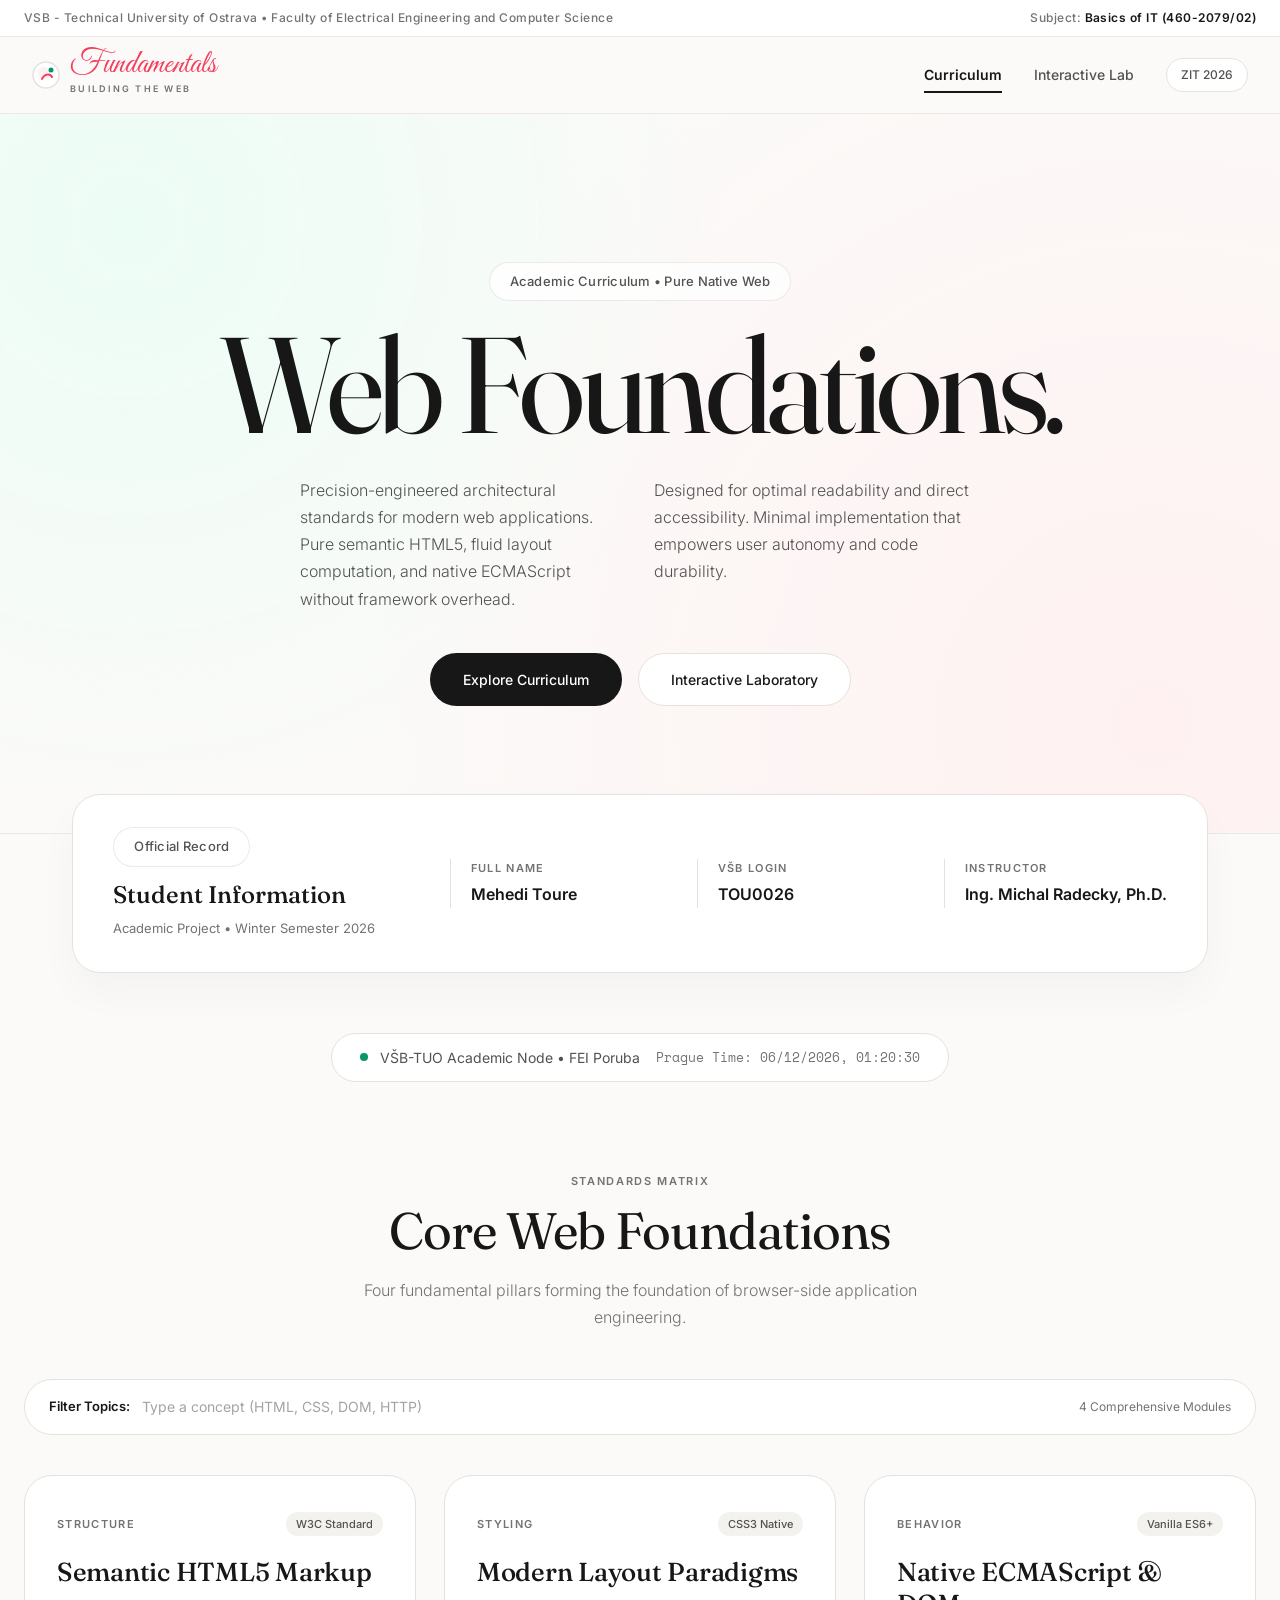
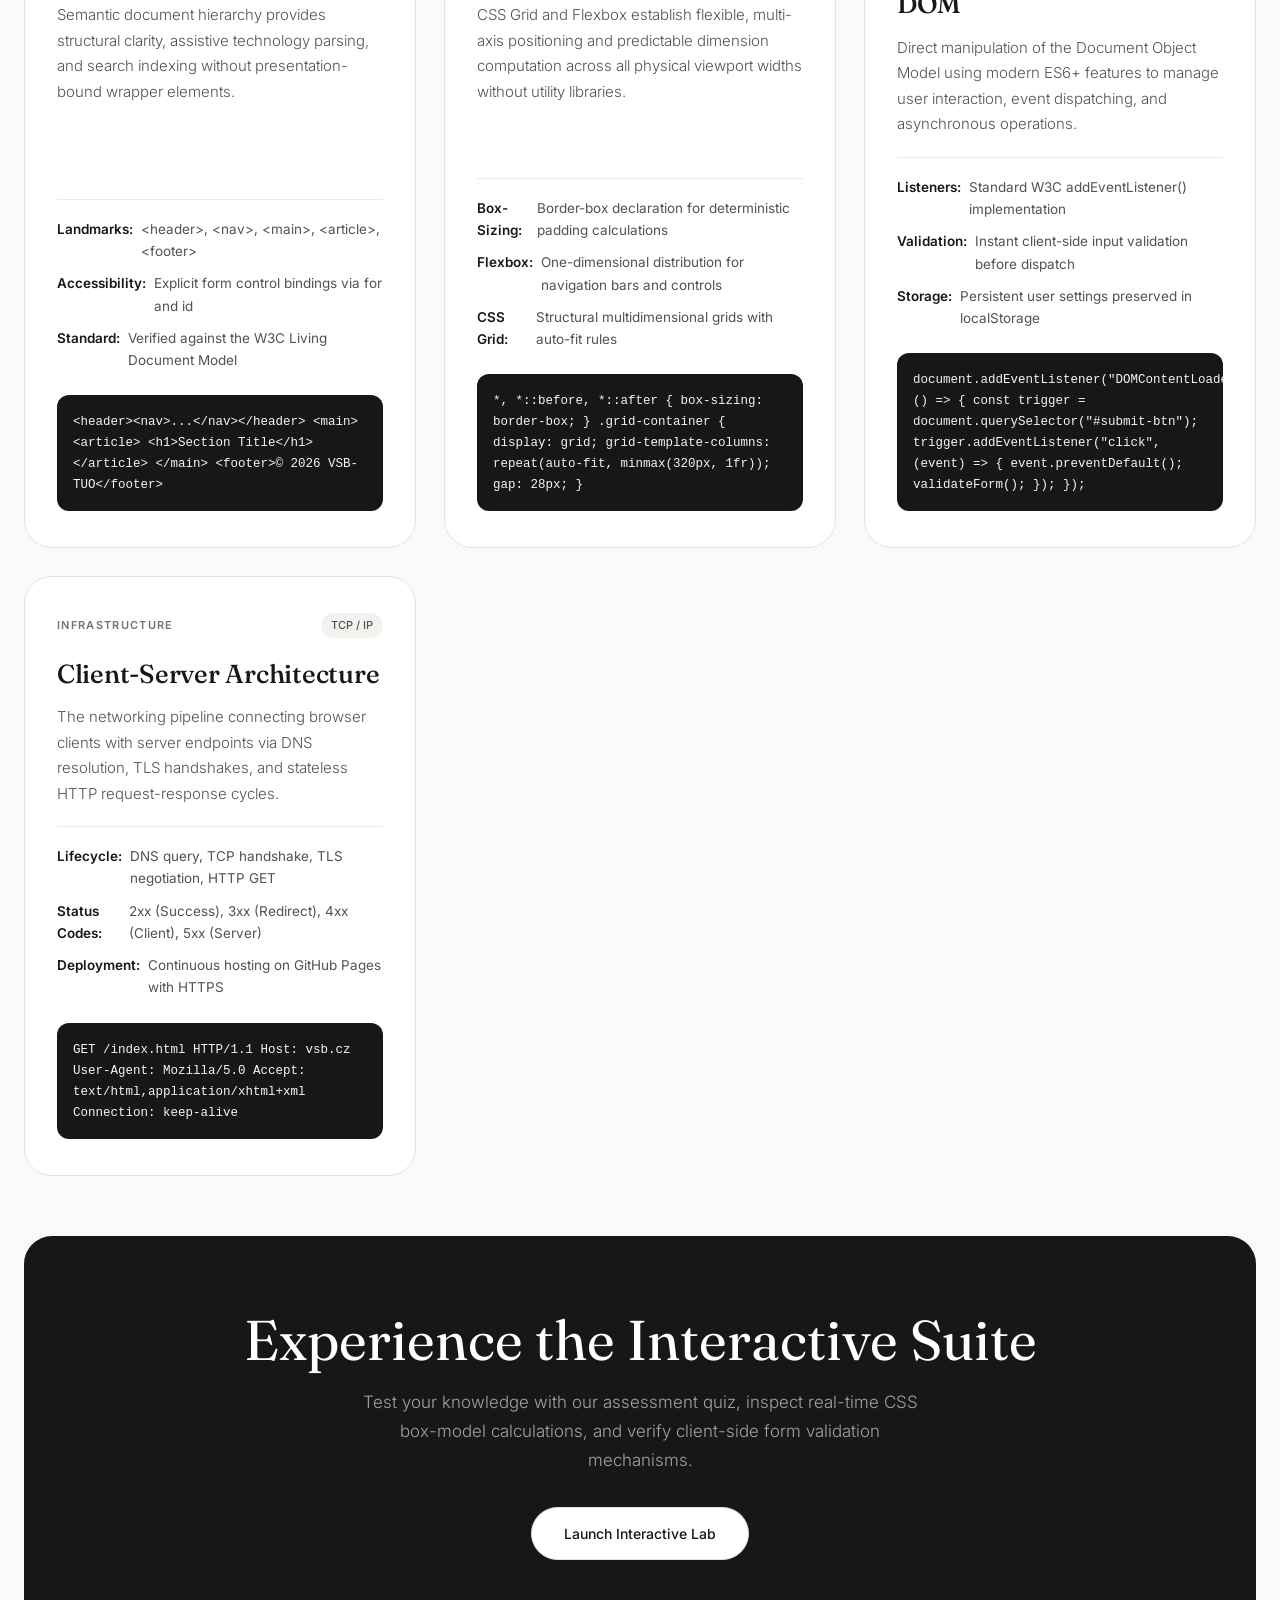
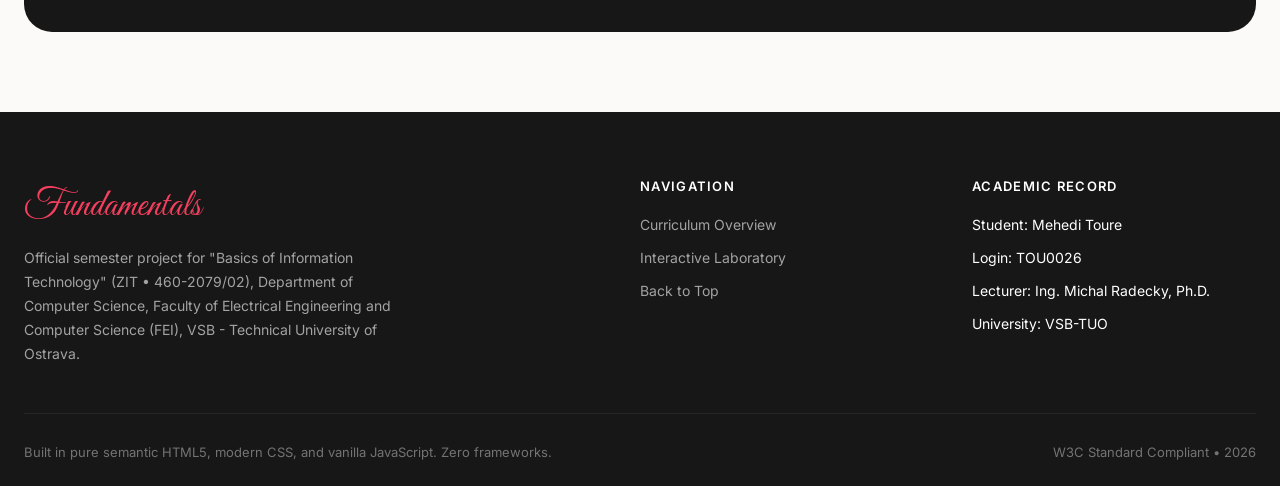
==== commit adc43a8c: "refactor: remove submission deadline countdown, Simplify mention and curriculum domain form field" ====
--- a/index.html
+++ b/index.html
@@ -60,7 +60,7 @@
       </div>
 
       <h1 id="hero-title" class="hero-display-title">
-        Simplify.
+        Web Foundations.
       </h1>
 
       <div class="hero-lead-grid">
@@ -103,12 +103,11 @@
   </section>
 
   <!-- Real-time Status Bar (Ticker) -->
-  <section class="ticker-section" aria-label="Submission Timers">
+  <section class="ticker-section" aria-label="Academic Clock">
     <div class="ticker-bar">
       <div class="ticker-left">
         <span class="ticker-dot" aria-hidden="true"></span>
-        <span>Submission Deadline (22 November 2026):</span>
-        <span id="deadline-countdown" class="countdown-digits">Calculating...</span>
+        <span>VŠB-TUO Academic Node &bull; FEI Poruba</span>
       </div>
       <div class="clock-digits">
         <span id="prague-clock">Prague Time: Synchronizing...</span>
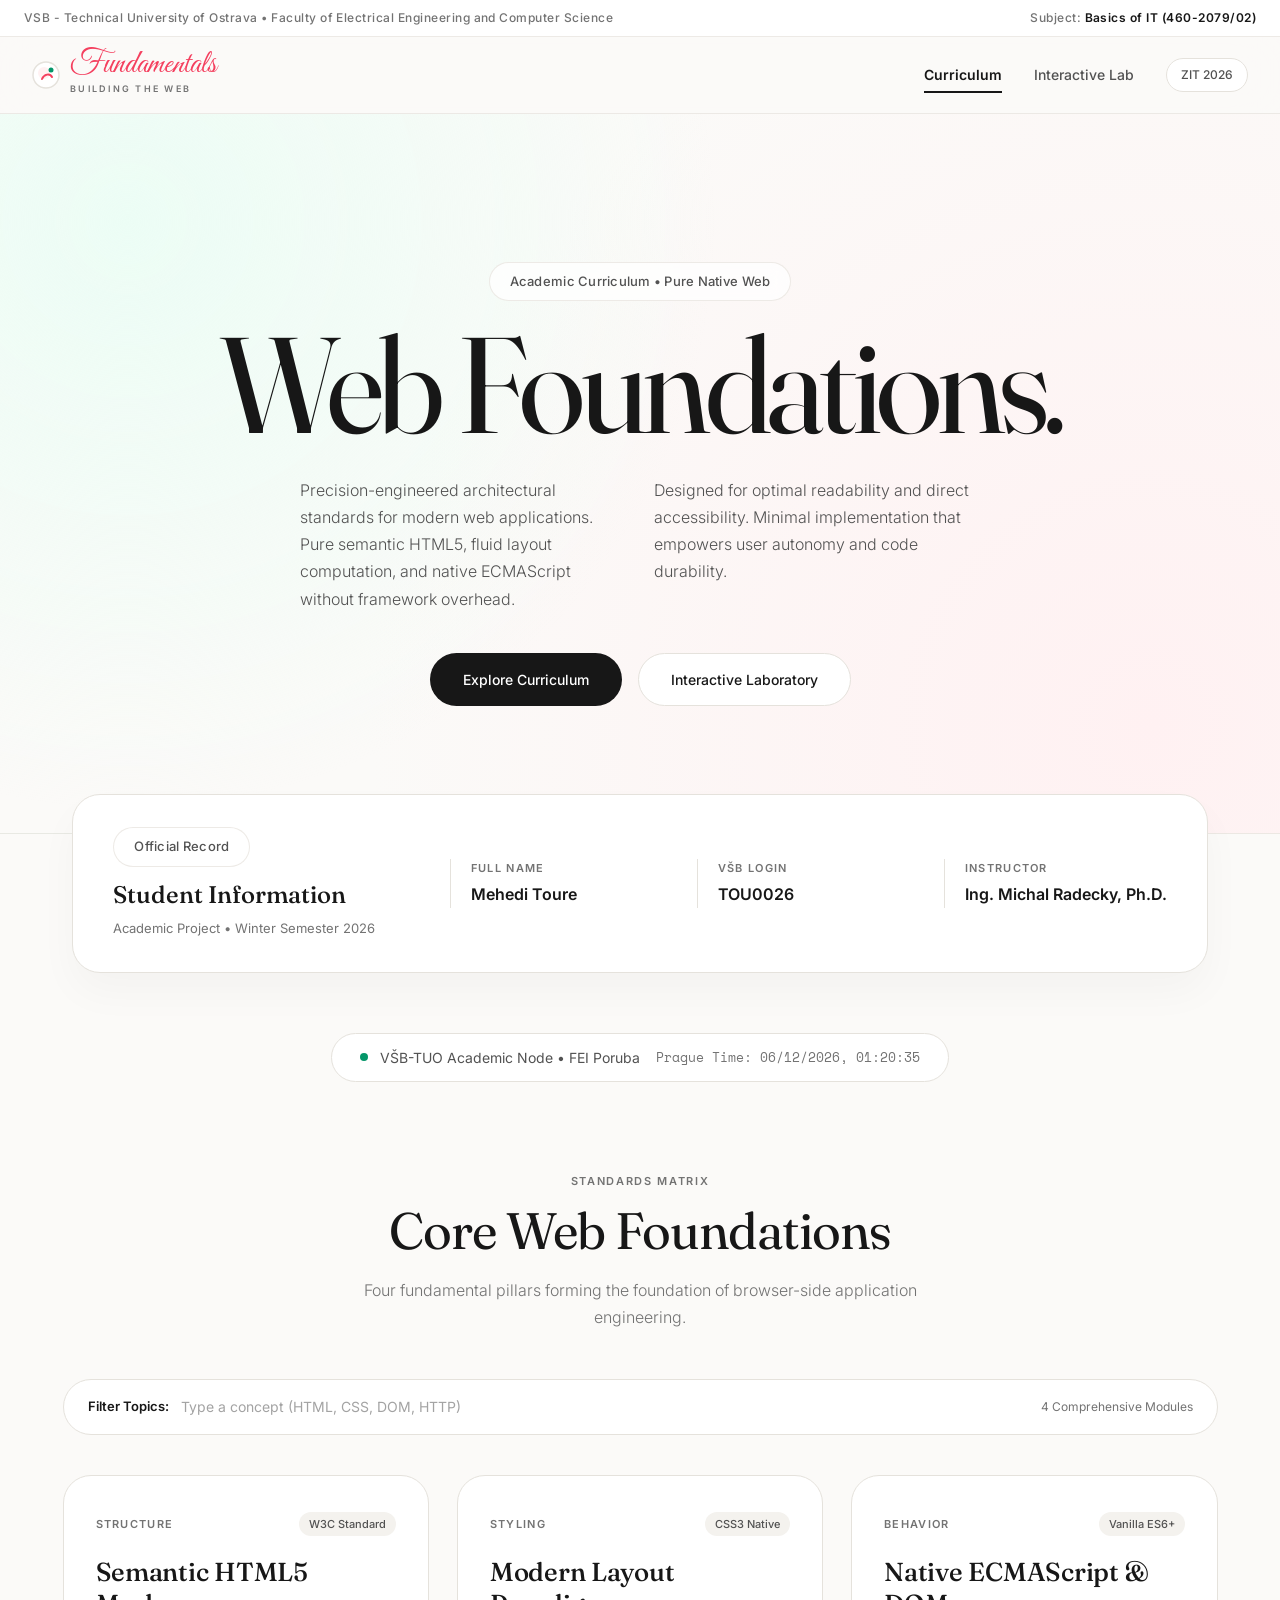
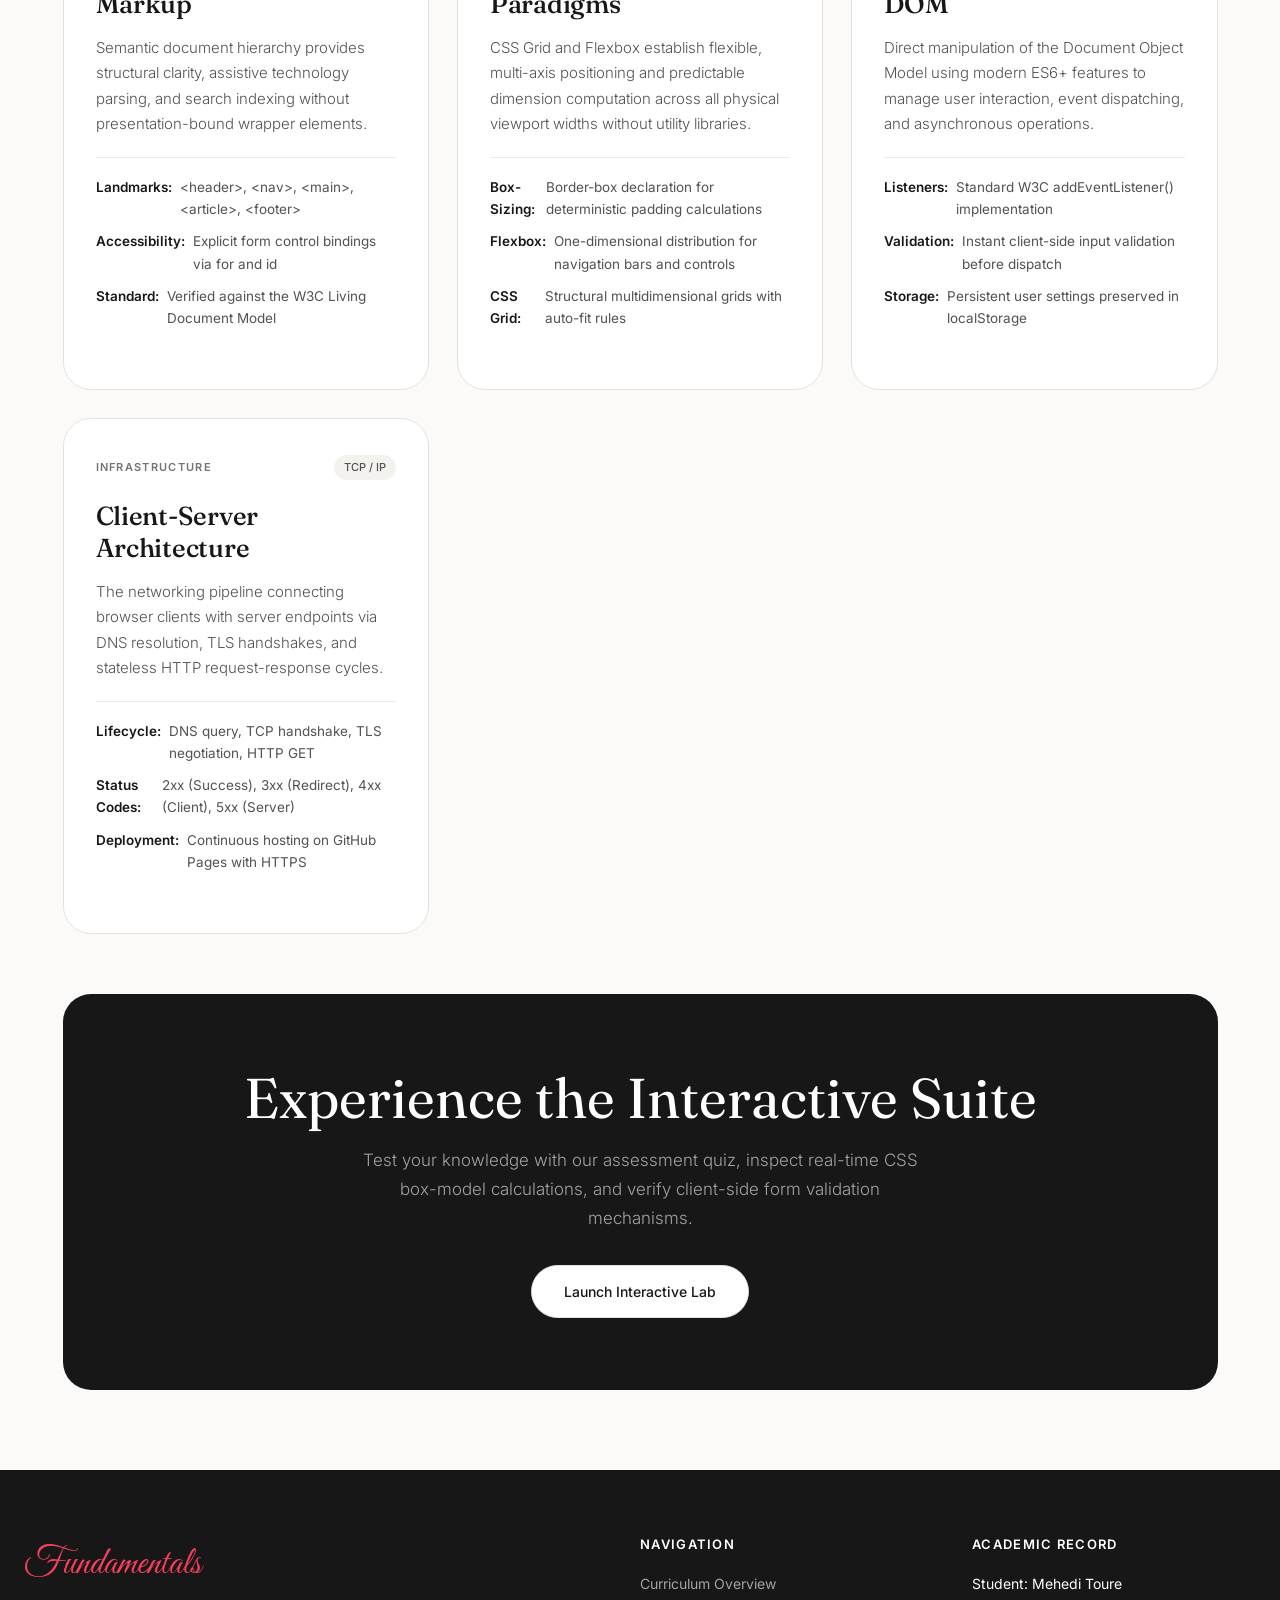
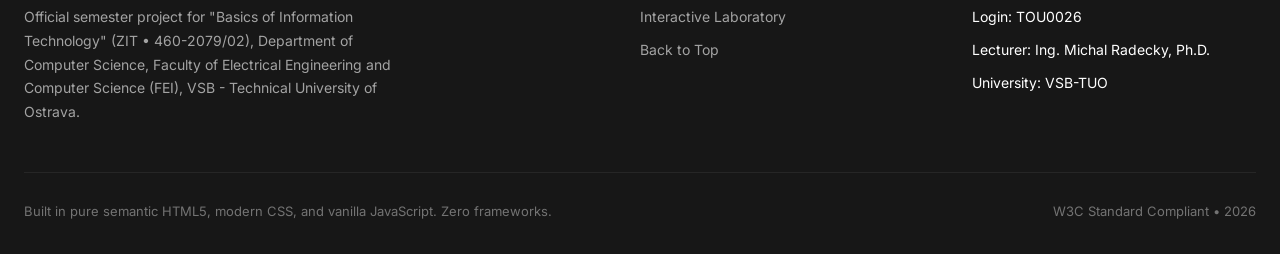
==== commit bce6b6ac: "style: remove dark code blocks from cards for clean minimalist layout" ====
--- a/index.html
+++ b/index.html
@@ -155,15 +155,6 @@
           <li><strong>Accessibility:</strong> Explicit form control bindings via for and id</li>
           <li><strong>Standard:</strong> Verified against the W3C Living Document Model</li>
         </ul>
-        <div class="code-snippet">
-          <code>&lt;header&gt;&lt;nav&gt;...&lt;/nav&gt;&lt;/header&gt;
-&lt;main&gt;
-  &lt;article&gt;
-    &lt;h1&gt;Section Title&lt;/h1&gt;
-  &lt;/article&gt;
-&lt;/main&gt;
-&lt;footer&gt;&copy; 2026 VSB-TUO&lt;/footer&gt;</code>
-        </div>
       </article>
 
       <!-- Card 2 -->
@@ -181,16 +172,6 @@
           <li><strong>Flexbox:</strong> One-dimensional distribution for navigation bars and controls</li>
           <li><strong>CSS Grid:</strong> Structural multidimensional grids with auto-fit rules</li>
         </ul>
-        <div class="code-snippet">
-          <code>*, *::before, *::after {
-  box-sizing: border-box;
-}
-.grid-container {
-  display: grid;
-  grid-template-columns: repeat(auto-fit, minmax(320px, 1fr));
-  gap: 28px;
-}</code>
-        </div>
       </article>
 
       <!-- Card 3 -->
@@ -208,15 +189,6 @@
           <li><strong>Validation:</strong> Instant client-side input validation before dispatch</li>
           <li><strong>Storage:</strong> Persistent user settings preserved in localStorage</li>
         </ul>
-        <div class="code-snippet">
-          <code>document.addEventListener("DOMContentLoaded", () => {
-  const trigger = document.querySelector("#submit-btn");
-  trigger.addEventListener("click", (event) => {
-    event.preventDefault();
-    validateForm();
-  });
-});</code>
-        </div>
       </article>
 
       <!-- Card 4 -->
@@ -234,13 +206,6 @@
           <li><strong>Status Codes:</strong> 2xx (Success), 3xx (Redirect), 4xx (Client), 5xx (Server)</li>
           <li><strong>Deployment:</strong> Continuous hosting on GitHub Pages with HTTPS</li>
         </ul>
-        <div class="code-snippet">
-          <code>GET /index.html HTTP/1.1
-Host: vsb.cz
-User-Agent: Mozilla/5.0
-Accept: text/html,application/xhtml+xml
-Connection: keep-alive</code>
-        </div>
       </article>
 
     </div>
--- a/css/style.css
+++ b/css/style.css
@@ -614,8 +614,9 @@
 }
 
 .code-snippet {
-  background-color: #171717;
-  color: #f5f5f5;
+  background-color: var(--bg-surface-subtle);
+  color: var(--text-primary);
+  border: 1px solid var(--border-medium);
   border-radius: var(--radius-sm);
   padding: 16px;
   font-family: var(--font-mono);
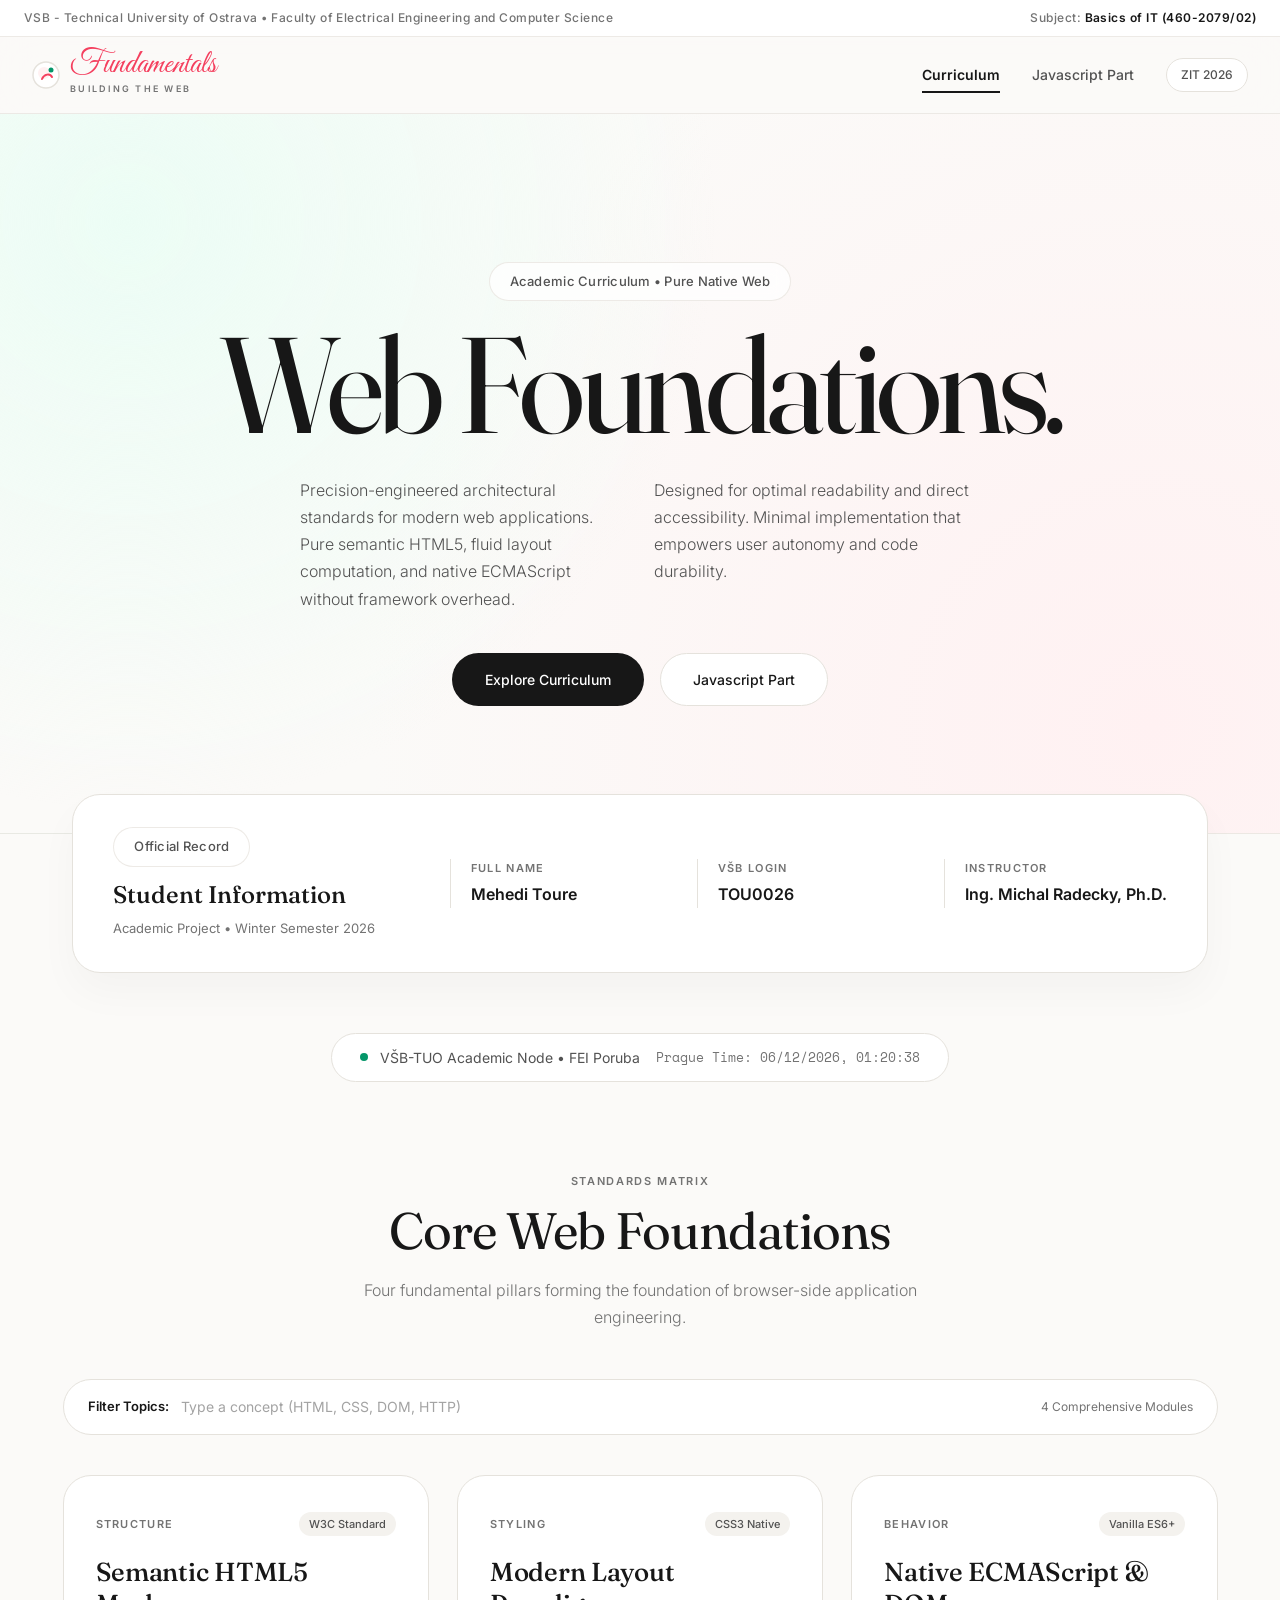
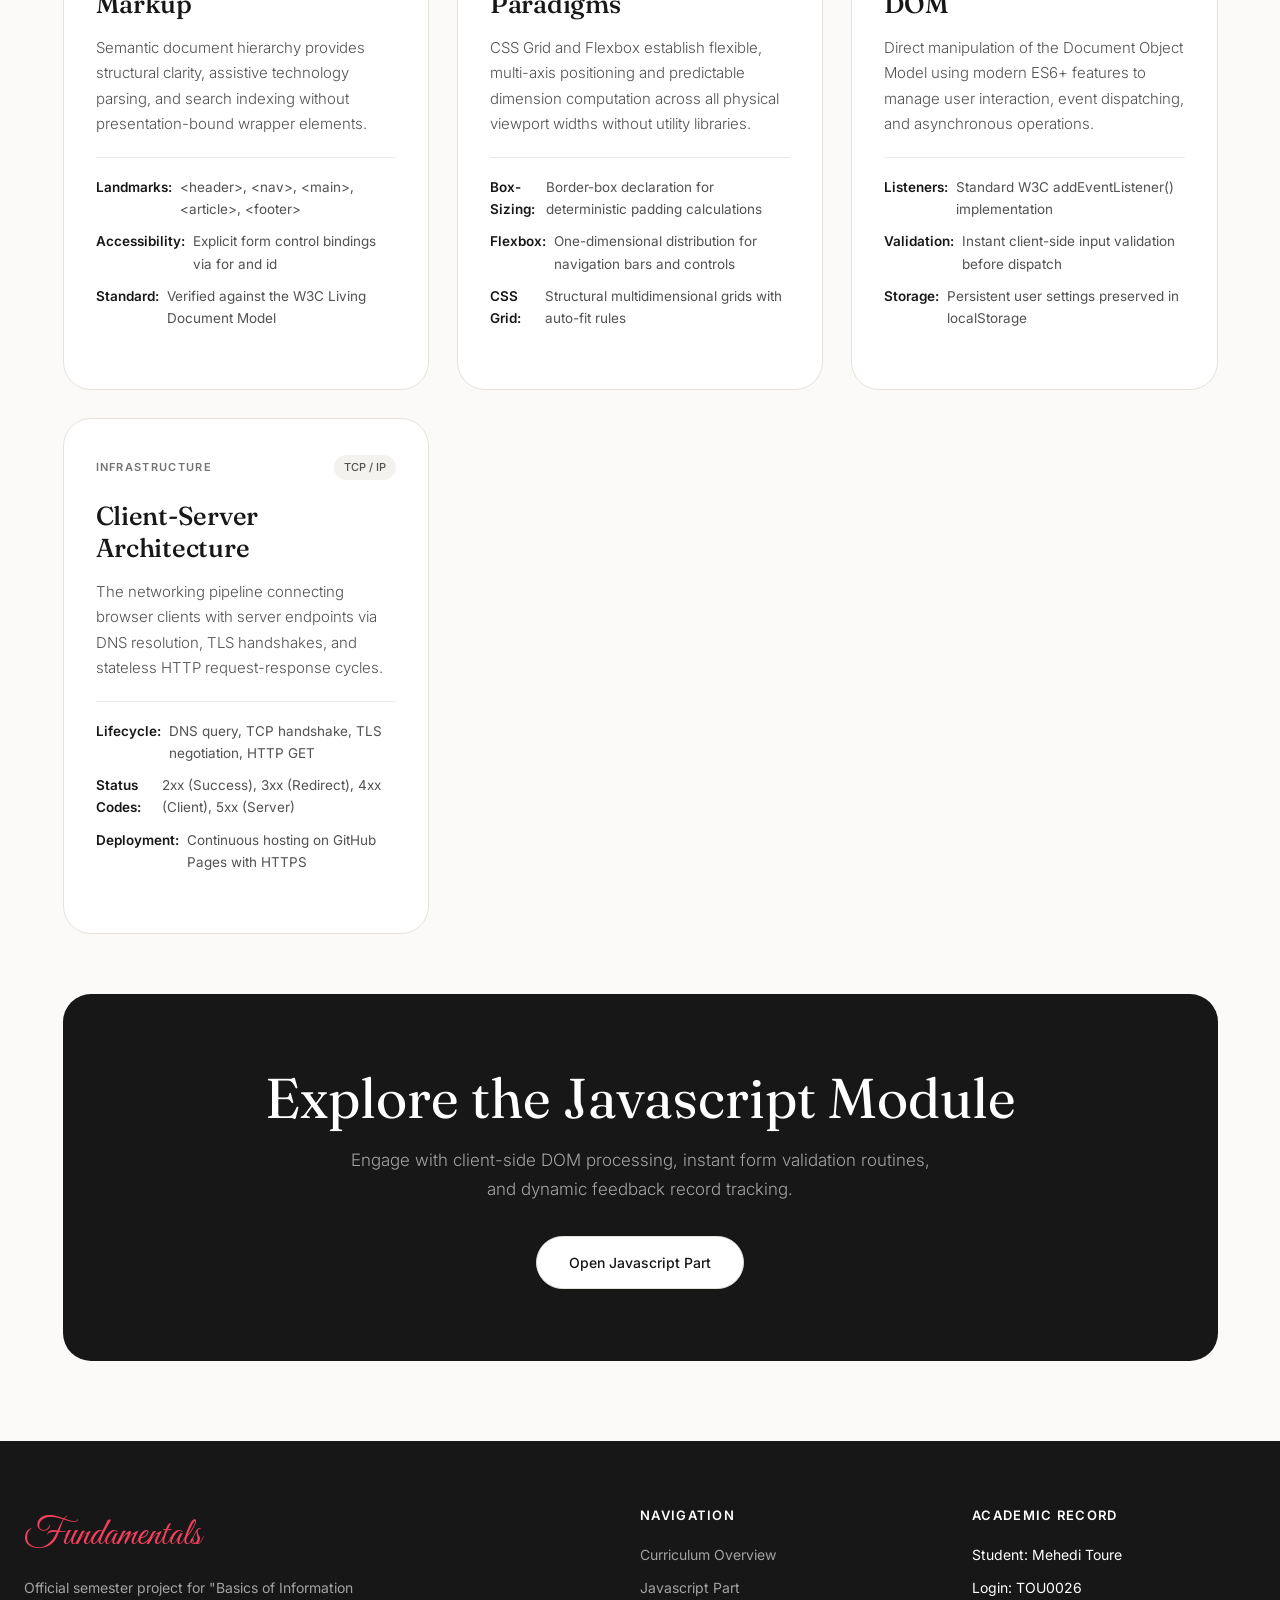
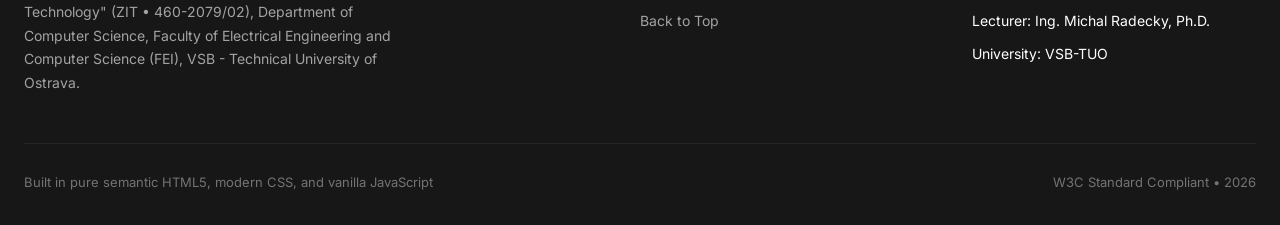
==== commit 9bca646f: "feat: replace quiz with dynamic feedback table, rename interactive lab to Javascript Part" ====
--- a/index.html
+++ b/index.html
@@ -1,14 +1,17 @@
 <!DOCTYPE html>
 <html lang="en">
+
 <head>
   <meta charset="UTF-8">
   <meta name="viewport" content="width=device-width, initial-scale=1.0">
-  <meta name="description" content="Academic reference on HTML5, CSS3, and JavaScript architecture for Basics of IT (ZIT 460-2079/02) at VSB-TUO. Student: Mehedi Toure (TOU0026).">
+  <meta name="description"
+    content="Academic reference on HTML5, CSS3, and JavaScript architecture for Basics of IT (ZIT 460-2079/02) at VSB-TUO. Student: Mehedi Toure (TOU0026).">
   <meta name="author" content="Mehedi Toure (TOU0026)">
   <title>Web Fundamentals • ZIT 460-2079/02 | VSB-TUO</title>
   <link rel="icon" type="image/svg+xml" href="assets/favicon.svg">
   <link rel="stylesheet" href="css/style.css">
 </head>
+
 <body>
 
   <!-- Custom Cursor Follower -->
@@ -26,10 +29,10 @@
       <div class="brand-wrapper">
         <a href="index.html" class="brand-logo" aria-label="Web Fundamentals Home">
           <svg viewBox="0 0 28 28" width="28" height="28" fill="none" aria-hidden="true">
-            <circle cx="14" cy="14" r="13" stroke="#e5e2dc" stroke-width="1.5" fill="#ffffff"/>
-            <circle cx="12" cy="12" r="6" fill="#fff1f2"/>
-            <path d="M10 18C12 13 18 12 20 16" stroke="#f43f5e" stroke-width="2" stroke-linecap="round"/>
-            <circle cx="19" cy="9" r="2.5" fill="#059669"/>
+            <circle cx="14" cy="14" r="13" stroke="#e5e2dc" stroke-width="1.5" fill="#ffffff" />
+            <circle cx="12" cy="12" r="6" fill="#fff1f2" />
+            <path d="M10 18C12 13 18 12 20 16" stroke="#f43f5e" stroke-width="2" stroke-linecap="round" />
+            <circle cx="19" cy="9" r="2.5" fill="#059669" />
           </svg>
           <div class="brand-title-group">
             <span class="brand-script">Fundamentals</span>
@@ -44,7 +47,7 @@
 
       <nav id="site-nav" class="site-nav" aria-label="Primary Navigation">
         <a href="index.html" class="nav-link active">Curriculum</a>
-        <a href="interactive.html" class="nav-link">Interactive Lab</a>
+        <a href="interactive.html" class="nav-link">Javascript Part</a>
         <div class="nav-actions">
           <span class="pill-badge">ZIT 2026</span>
         </div>
@@ -65,16 +68,18 @@
 
       <div class="hero-lead-grid">
         <p>
-          Precision-engineered architectural standards for modern web applications. Pure semantic HTML5, fluid layout computation, and native ECMAScript without framework overhead.
-        </p>
-        <p>
-          Designed for optimal readability and direct accessibility. Minimal implementation that empowers user autonomy and code durability.
+          Precision-engineered architectural standards for modern web applications. Pure semantic HTML5, fluid layout
+          computation, and native ECMAScript without framework overhead.
+        </p>
+        <p>
+          Designed for optimal readability and direct accessibility. Minimal implementation that empowers user autonomy
+          and code durability.
         </p>
       </div>
 
       <div class="hero-buttons">
         <a href="#curriculum-section" class="btn btn-dark">Explore Curriculum</a>
-        <a href="interactive.html" class="btn btn-light">Interactive Laboratory</a>
+        <a href="interactive.html" class="btn btn-light">Javascript Part</a>
       </div>
     </div>
   </section>
@@ -130,7 +135,8 @@
     <div class="filter-container">
       <div style="display: flex; align-items: center; gap: 12px;">
         <span style="font-size: 13px; font-weight: 600; color: var(--text-primary);">Filter Topics:</span>
-        <input type="text" id="search-input" class="filter-input" placeholder="Type a concept (HTML, CSS, DOM, HTTP)..." aria-label="Filter technical cards">
+        <input type="text" id="search-input" class="filter-input" placeholder="Type a concept (HTML, CSS, DOM, HTTP)..."
+          aria-label="Filter technical cards">
       </div>
       <div style="font-size: 12px; color: var(--text-muted);">
         4 Comprehensive Modules
@@ -148,10 +154,12 @@
         </div>
         <h3>Semantic HTML5 Markup</h3>
         <p>
-          Semantic document hierarchy provides structural clarity, assistive technology parsing, and search indexing without presentation-bound wrapper elements.
-        </p>
-        <ul class="spec-list">
-          <li><strong>Landmarks:</strong> &lt;header&gt;, &lt;nav&gt;, &lt;main&gt;, &lt;article&gt;, &lt;footer&gt;</li>
+          Semantic document hierarchy provides structural clarity, assistive technology parsing, and search indexing
+          without presentation-bound wrapper elements.
+        </p>
+        <ul class="spec-list">
+          <li><strong>Landmarks:</strong> &lt;header&gt;, &lt;nav&gt;, &lt;main&gt;, &lt;article&gt;, &lt;footer&gt;
+          </li>
           <li><strong>Accessibility:</strong> Explicit form control bindings via for and id</li>
           <li><strong>Standard:</strong> Verified against the W3C Living Document Model</li>
         </ul>
@@ -165,7 +173,8 @@
         </div>
         <h3>Modern Layout Paradigms</h3>
         <p>
-          CSS Grid and Flexbox establish flexible, multi-axis positioning and predictable dimension computation across all physical viewport widths without utility libraries.
+          CSS Grid and Flexbox establish flexible, multi-axis positioning and predictable dimension computation across
+          all physical viewport widths without utility libraries.
         </p>
         <ul class="spec-list">
           <li><strong>Box-Sizing:</strong> Border-box declaration for deterministic padding calculations</li>
@@ -182,7 +191,8 @@
         </div>
         <h3>Native ECMAScript & DOM</h3>
         <p>
-          Direct manipulation of the Document Object Model using modern ES6+ features to manage user interaction, event dispatching, and asynchronous operations.
+          Direct manipulation of the Document Object Model using modern ES6+ features to manage user interaction, event
+          dispatching, and asynchronous operations.
         </p>
         <ul class="spec-list">
           <li><strong>Listeners:</strong> Standard W3C addEventListener() implementation</li>
@@ -199,7 +209,8 @@
         </div>
         <h3>Client-Server Architecture</h3>
         <p>
-          The networking pipeline connecting browser clients with server endpoints via DNS resolution, TLS handshakes, and stateless HTTP request-response cycles.
+          The networking pipeline connecting browser clients with server endpoints via DNS resolution, TLS handshakes,
+          and stateless HTTP request-response cycles.
         </p>
         <ul class="spec-list">
           <li><strong>Lifecycle:</strong> DNS query, TCP handshake, TLS negotiation, HTTP GET</li>
@@ -212,12 +223,12 @@
 
     <!-- Call to Action Banner -->
     <section class="cta-banner" aria-labelledby="cta-heading">
-      <h2 id="cta-heading">Experience the Interactive Suite</h2>
+      <h2 id="cta-heading">Explore the Javascript Module</h2>
       <p>
-        Test your knowledge with our assessment quiz, inspect real-time CSS box-model calculations, and verify client-side form validation mechanisms.
+        Engage with client-side DOM processing, instant form validation routines, and dynamic feedback record tracking.
       </p>
       <a href="interactive.html" class="btn btn-light" style="background-color: #ffffff; color: #171717;">
-        Launch Interactive Lab
+        Open Javascript Part
       </a>
     </section>
 
@@ -229,7 +240,9 @@
       <div>
         <span class="footer-brand-script">Fundamentals</span>
         <p class="footer-desc">
-          Official semester project for "Basics of Information Technology" (ZIT &bull; 460-2079/02), Department of Computer Science, Faculty of Electrical Engineering and Computer Science (FEI), VSB - Technical University of Ostrava.
+          Official semester project for "Basics of Information Technology" (ZIT &bull; 460-2079/02), Department of
+          Computer Science, Faculty of Electrical Engineering and Computer Science (FEI), VSB - Technical University of
+          Ostrava.
         </p>
       </div>
 
@@ -237,7 +250,7 @@
         <h4 class="footer-col-title">Navigation</h4>
         <ul class="footer-link-list">
           <li><a href="index.html">Curriculum Overview</a></li>
-          <li><a href="interactive.html">Interactive Laboratory</a></li>
+          <li><a href="interactive.html">Javascript Part</a></li>
           <li><a href="#hero-title">Back to Top</a></li>
         </ul>
       </div>
@@ -254,11 +267,12 @@
     </div>
 
     <div class="footer-bottom-bar">
-      <span>Built in pure semantic HTML5, modern CSS, and vanilla JavaScript. Zero frameworks.</span>
+      <span>Built in pure semantic HTML5, modern CSS, and vanilla JavaScript</span>
       <span>W3C Standard Compliant &bull; 2026</span>
     </div>
   </footer>
 
   <script src="js/main.js"></script>
 </body>
-</html>
+
+</html>
--- a/css/style.css
+++ b/css/style.css
@@ -1058,3 +1058,113 @@
     width: 100%;
   }
 }
+
+/* ==========================================================================
+   Feedback Table Component (Javascript Part)
+   ========================================================================== */
+.table-wrapper-card {
+  background-color: var(--bg-surface);
+  border: 1px solid var(--border-medium);
+  border-radius: var(--radius-card);
+  padding: 36px;
+  max-width: 960px;
+  margin: 0 auto 80px auto;
+  box-shadow: 0 16px 36px rgba(0, 0, 0, 0.02);
+}
+
+.table-header-meta {
+  display: flex;
+  justify-content: space-between;
+  align-items: center;
+  margin-bottom: 24px;
+  padding-bottom: 16px;
+  border-bottom: 1px solid var(--border-subtle);
+  flex-wrap: wrap;
+  gap: 12px;
+}
+
+.table-badge-counter {
+  font-family: var(--font-mono);
+  font-size: 12px;
+  font-weight: 600;
+  padding: 4px 12px;
+  background-color: var(--bg-surface-subtle);
+  border-radius: var(--radius-pill);
+  color: var(--text-primary);
+}
+
+.table-responsive {
+  width: 100%;
+  overflow-x: auto;
+  -webkit-overflow-scrolling: touch;
+}
+
+.minimal-table {
+  width: 100%;
+  border-collapse: collapse;
+  text-align: left;
+  font-size: 14px;
+}
+
+.minimal-table th {
+  padding: 14px 16px;
+  font-size: 11px;
+  font-weight: 700;
+  letter-spacing: 0.12em;
+  text-transform: uppercase;
+  color: var(--text-muted);
+  border-bottom: 2px solid var(--border-medium);
+  background-color: var(--bg-surface);
+  white-space: nowrap;
+}
+
+.minimal-table td {
+  padding: 16px;
+  border-bottom: 1px solid var(--border-subtle);
+  vertical-align: top;
+  color: var(--text-secondary);
+  line-height: 1.6;
+}
+
+.minimal-table tbody tr {
+  transition: background-color 0.2s ease;
+}
+
+.minimal-table tbody tr:hover {
+  background-color: var(--bg-surface-subtle);
+}
+
+.minimal-table tbody tr:last-child td {
+  border-bottom: none;
+}
+
+.table-author-cell {
+  font-weight: 600;
+  color: var(--text-primary);
+  white-space: nowrap;
+}
+
+.table-date-cell {
+  font-family: var(--font-mono);
+  font-size: 12px;
+  color: var(--text-muted);
+  white-space: nowrap;
+}
+
+.table-status-pill {
+  display: inline-block;
+  padding: 3px 10px;
+  border-radius: var(--radius-pill);
+  font-size: 11px;
+  font-weight: 600;
+  background-color: var(--accent-emerald-soft);
+  color: #065f46;
+  white-space: nowrap;
+}
+
+.table-empty-row {
+  text-align: center;
+  color: var(--text-muted);
+  padding: 32px 16px !important;
+  font-style: italic;
+}
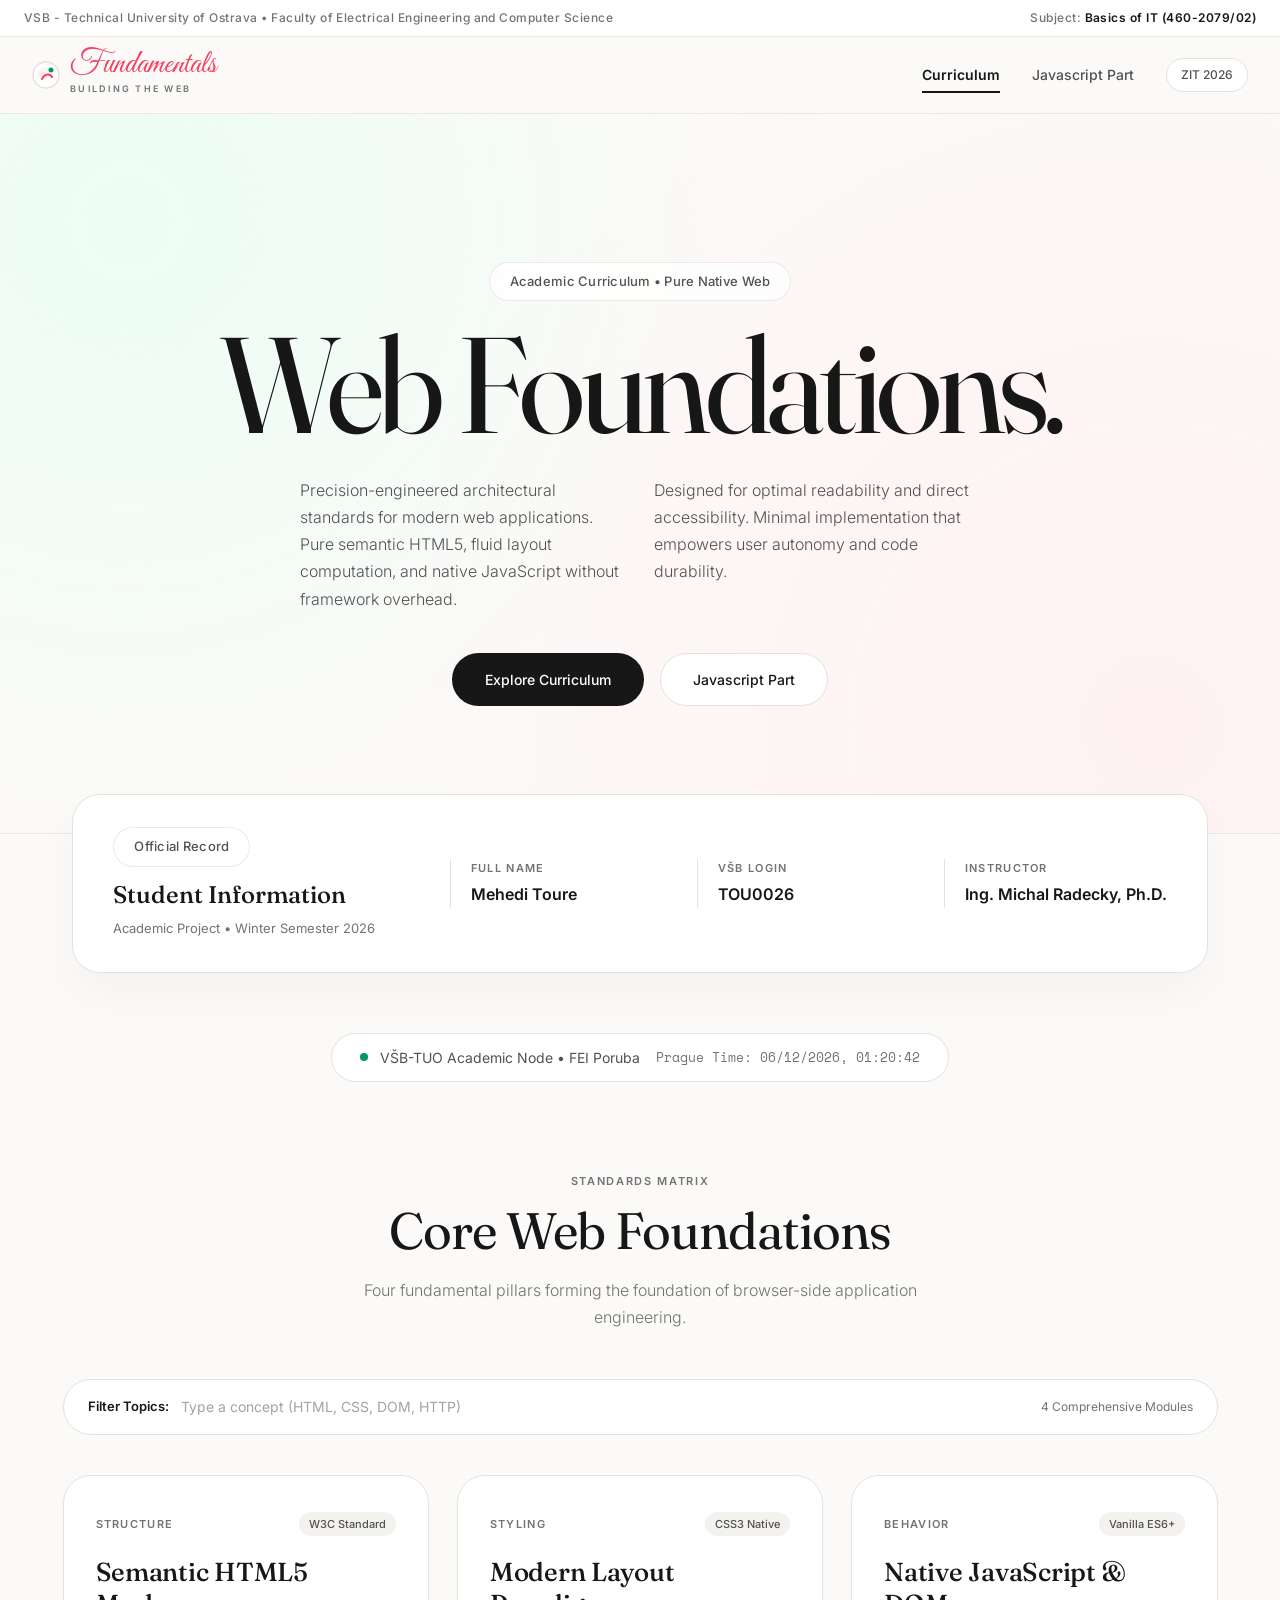
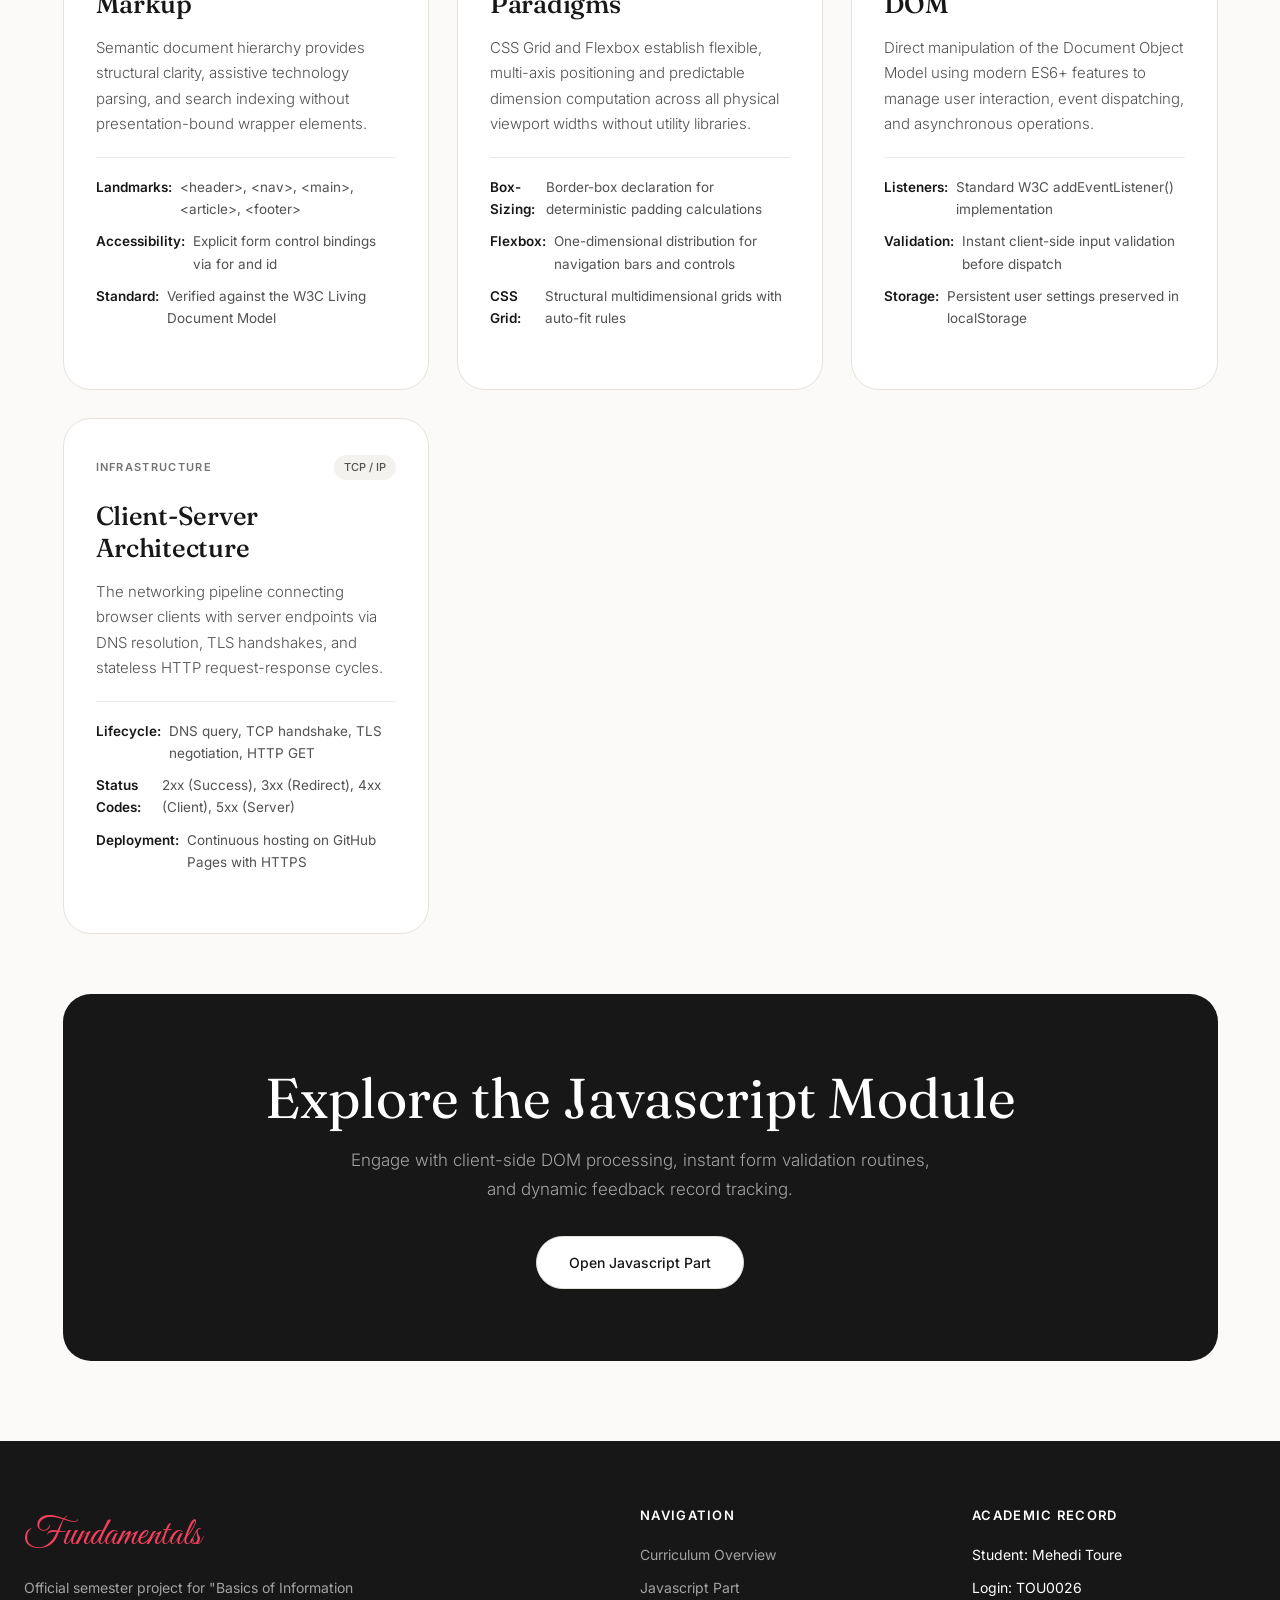
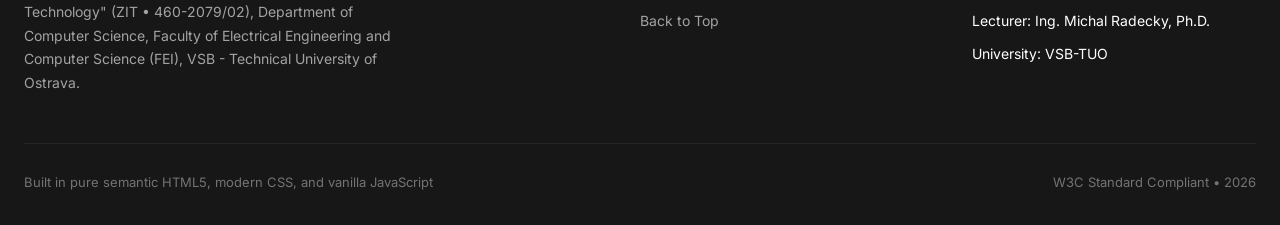
==== commit 1afc6ebb: "docs: replace ECMAScript mentions with JavaScript directly" ====
--- a/index.html
+++ b/index.html
@@ -69,7 +69,7 @@
       <div class="hero-lead-grid">
         <p>
           Precision-engineered architectural standards for modern web applications. Pure semantic HTML5, fluid layout
-          computation, and native ECMAScript without framework overhead.
+          computation, and native JavaScript without framework overhead.
         </p>
         <p>
           Designed for optimal readability and direct accessibility. Minimal implementation that empowers user autonomy
@@ -189,7 +189,7 @@
           <span class="card-category">Behavior</span>
           <span class="card-pill-tag">Vanilla ES6+</span>
         </div>
-        <h3>Native ECMAScript & DOM</h3>
+        <h3>Native JavaScript & DOM</h3>
         <p>
           Direct manipulation of the Document Object Model using modern ES6+ features to manage user interaction, event
           dispatching, and asynchronous operations.
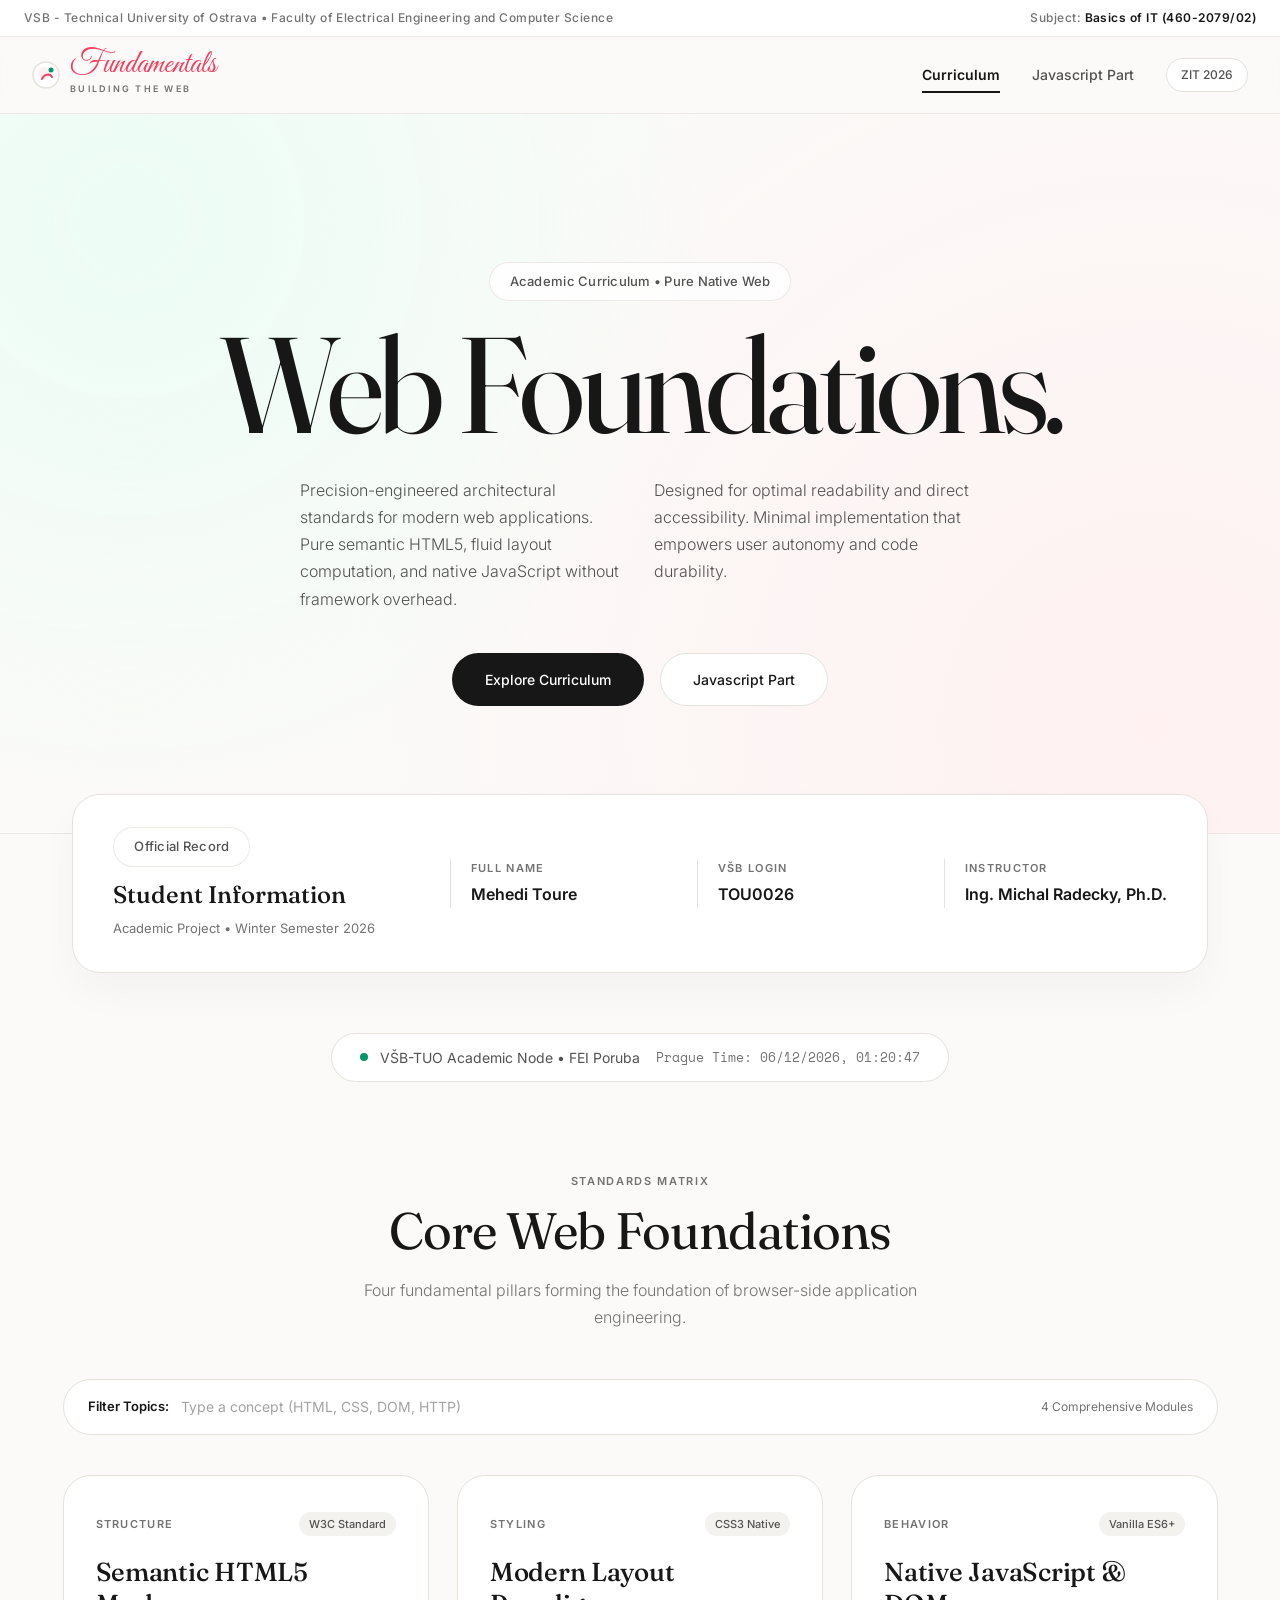
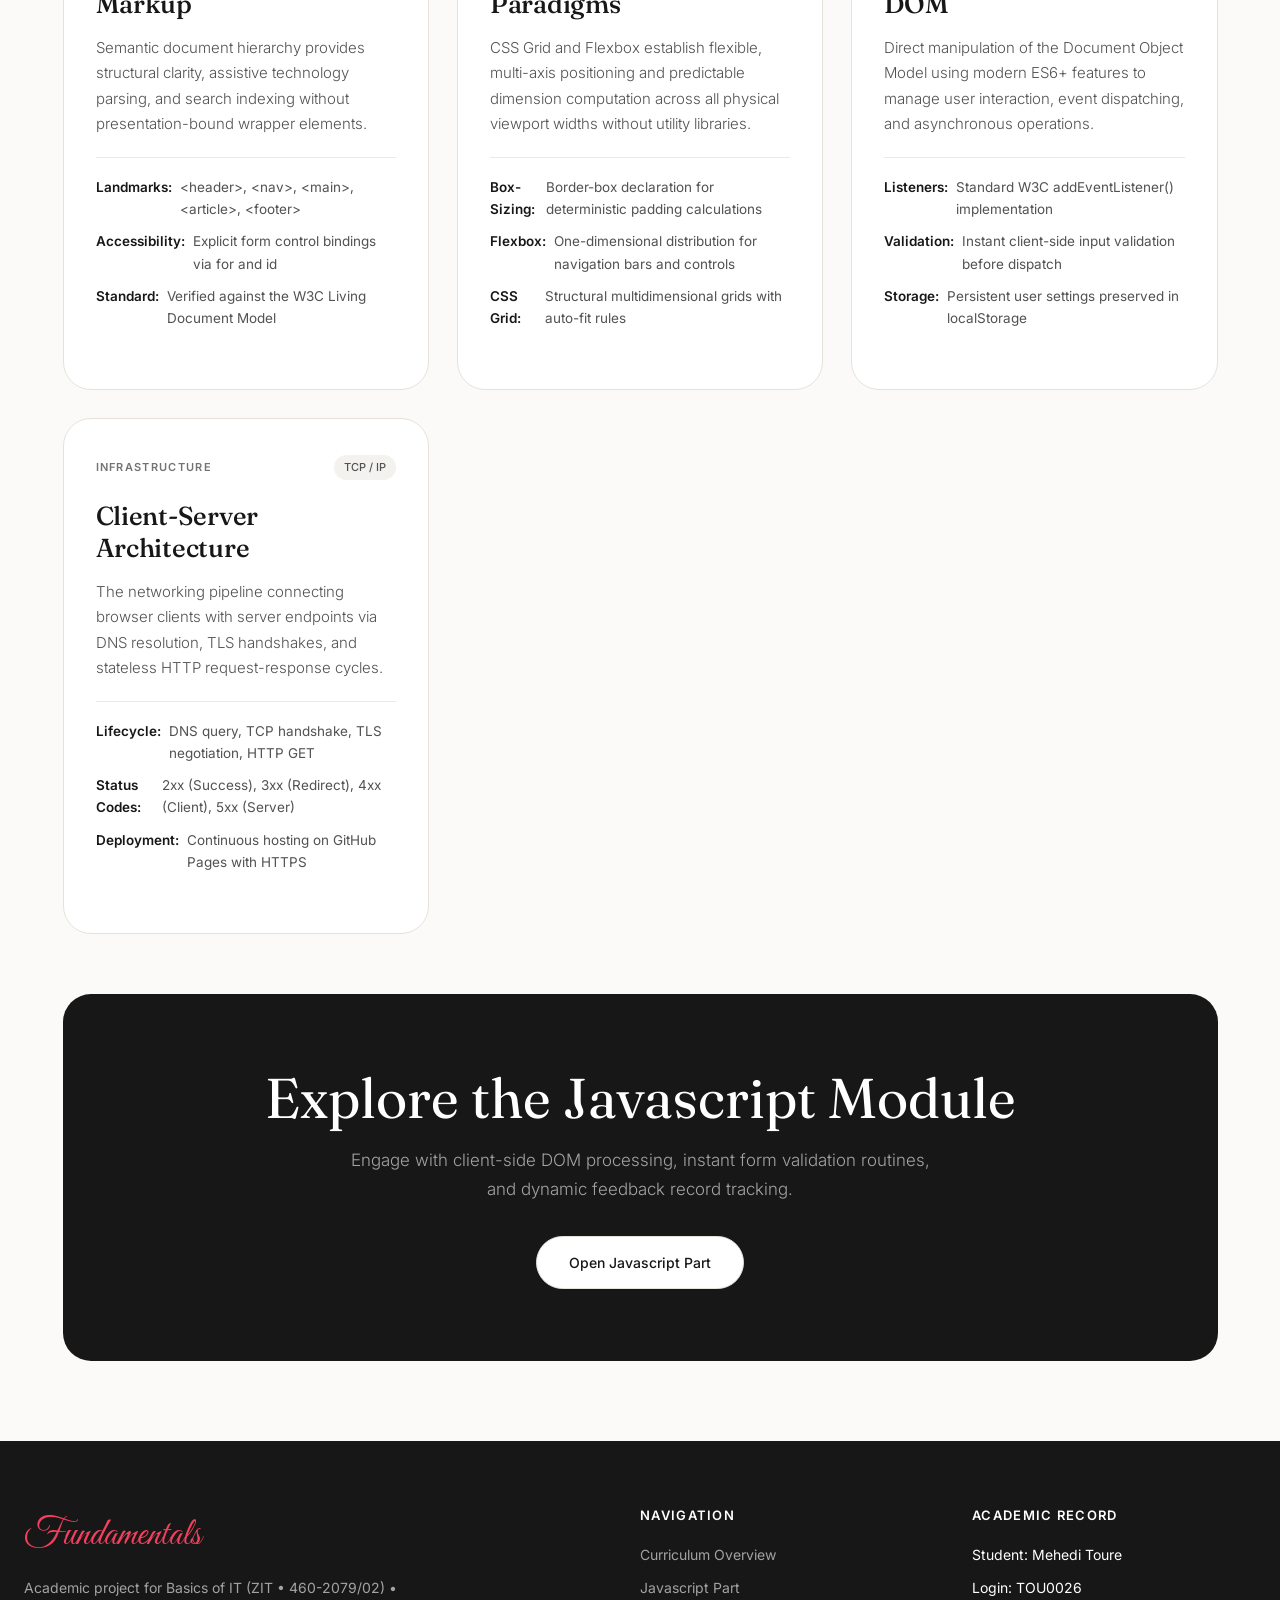
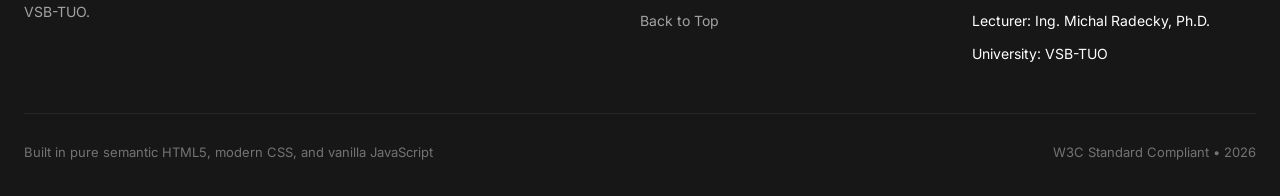
==== commit 517e4e01: "style: shorten footer academic description" ====
--- a/index.html
+++ b/index.html
@@ -240,9 +240,7 @@
       <div>
         <span class="footer-brand-script">Fundamentals</span>
         <p class="footer-desc">
-          Official semester project for "Basics of Information Technology" (ZIT &bull; 460-2079/02), Department of
-          Computer Science, Faculty of Electrical Engineering and Computer Science (FEI), VSB - Technical University of
-          Ostrava.
+          Academic project for Basics of IT (ZIT &bull; 460-2079/02) &bull; VSB-TUO.
         </p>
       </div>
 
